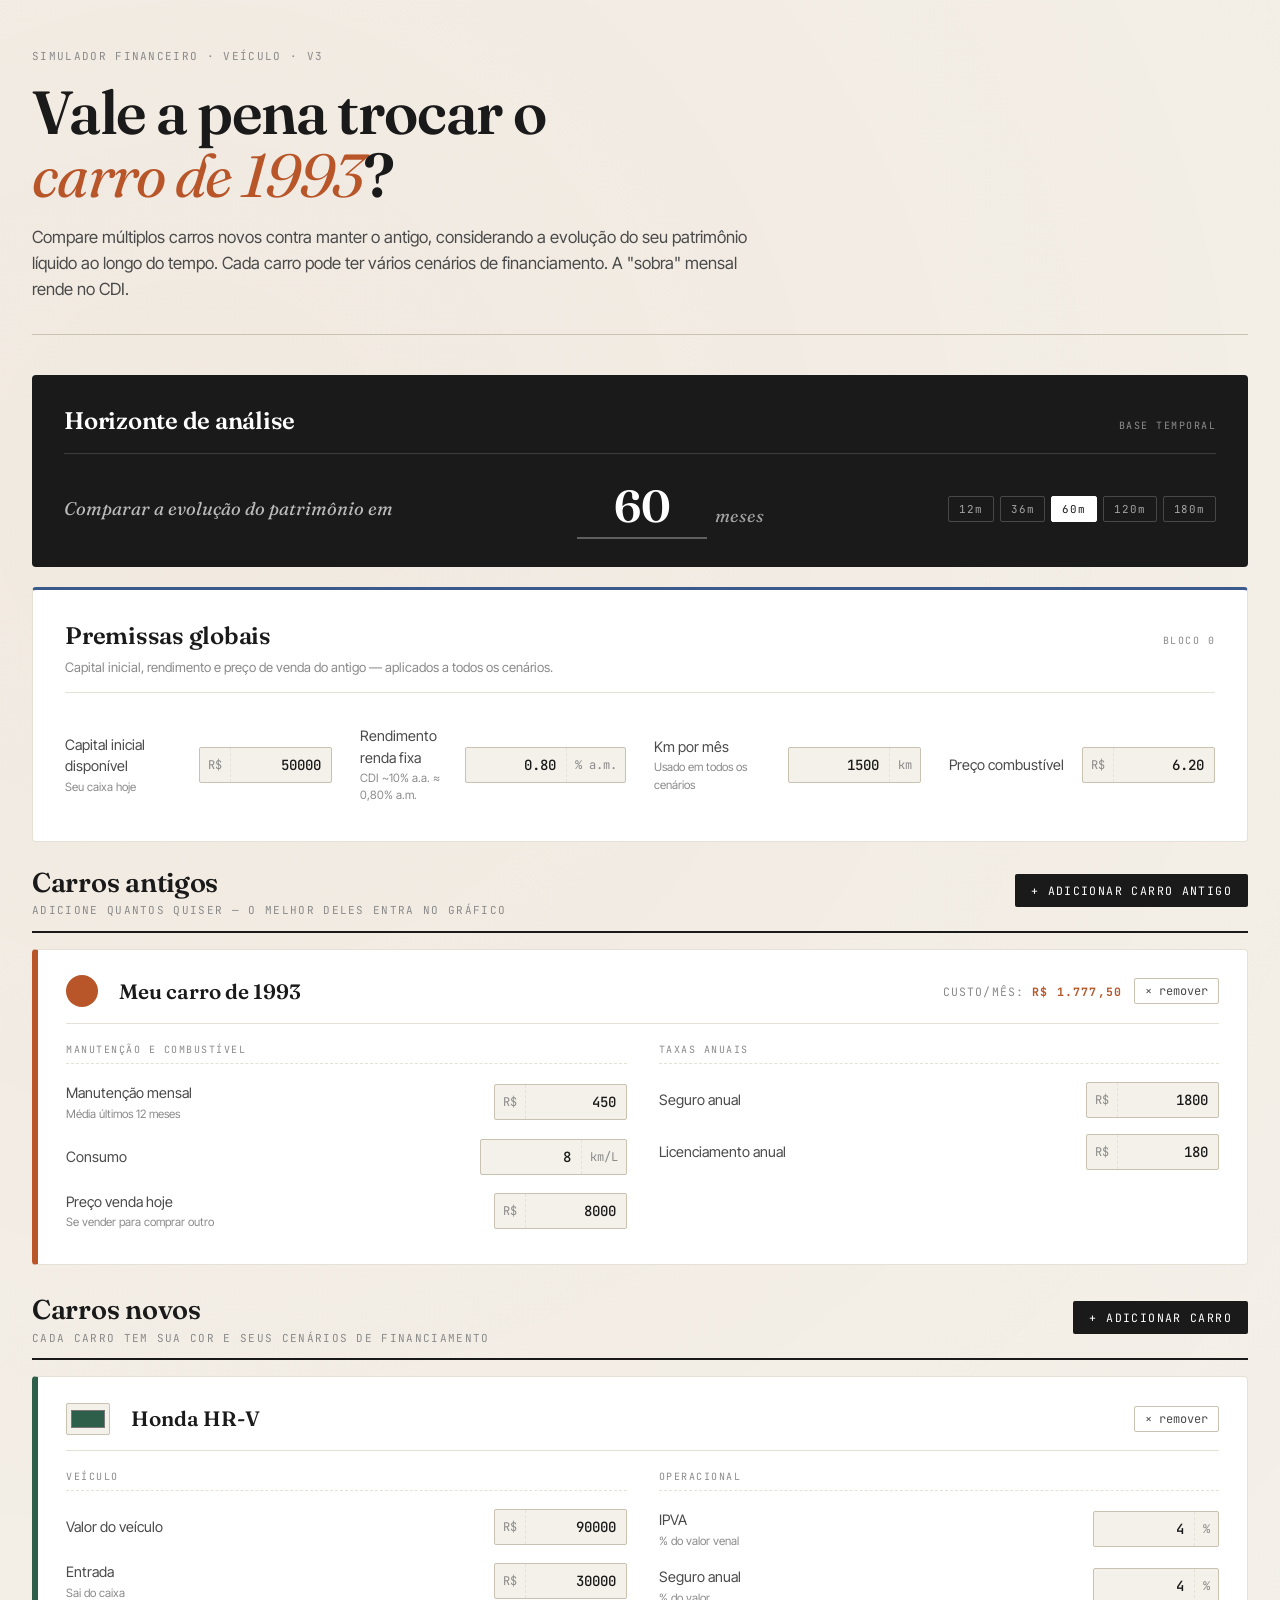
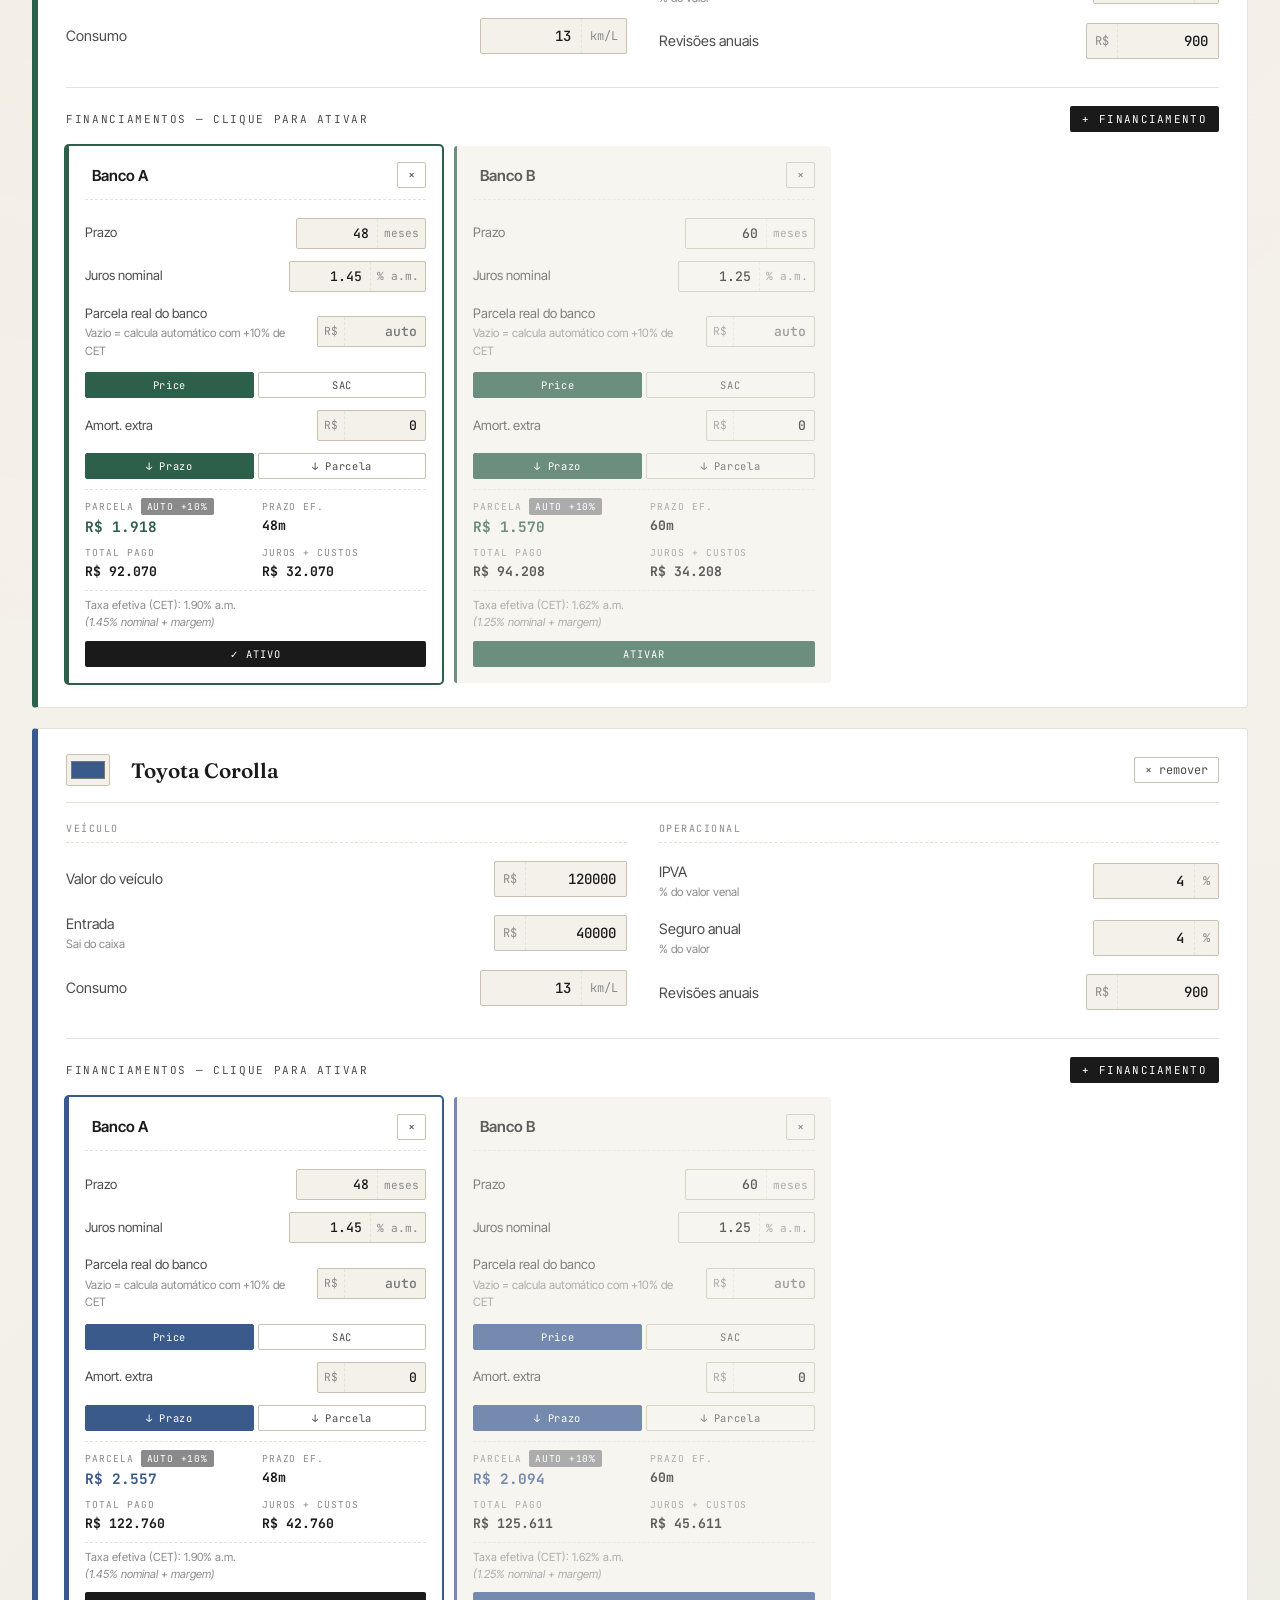
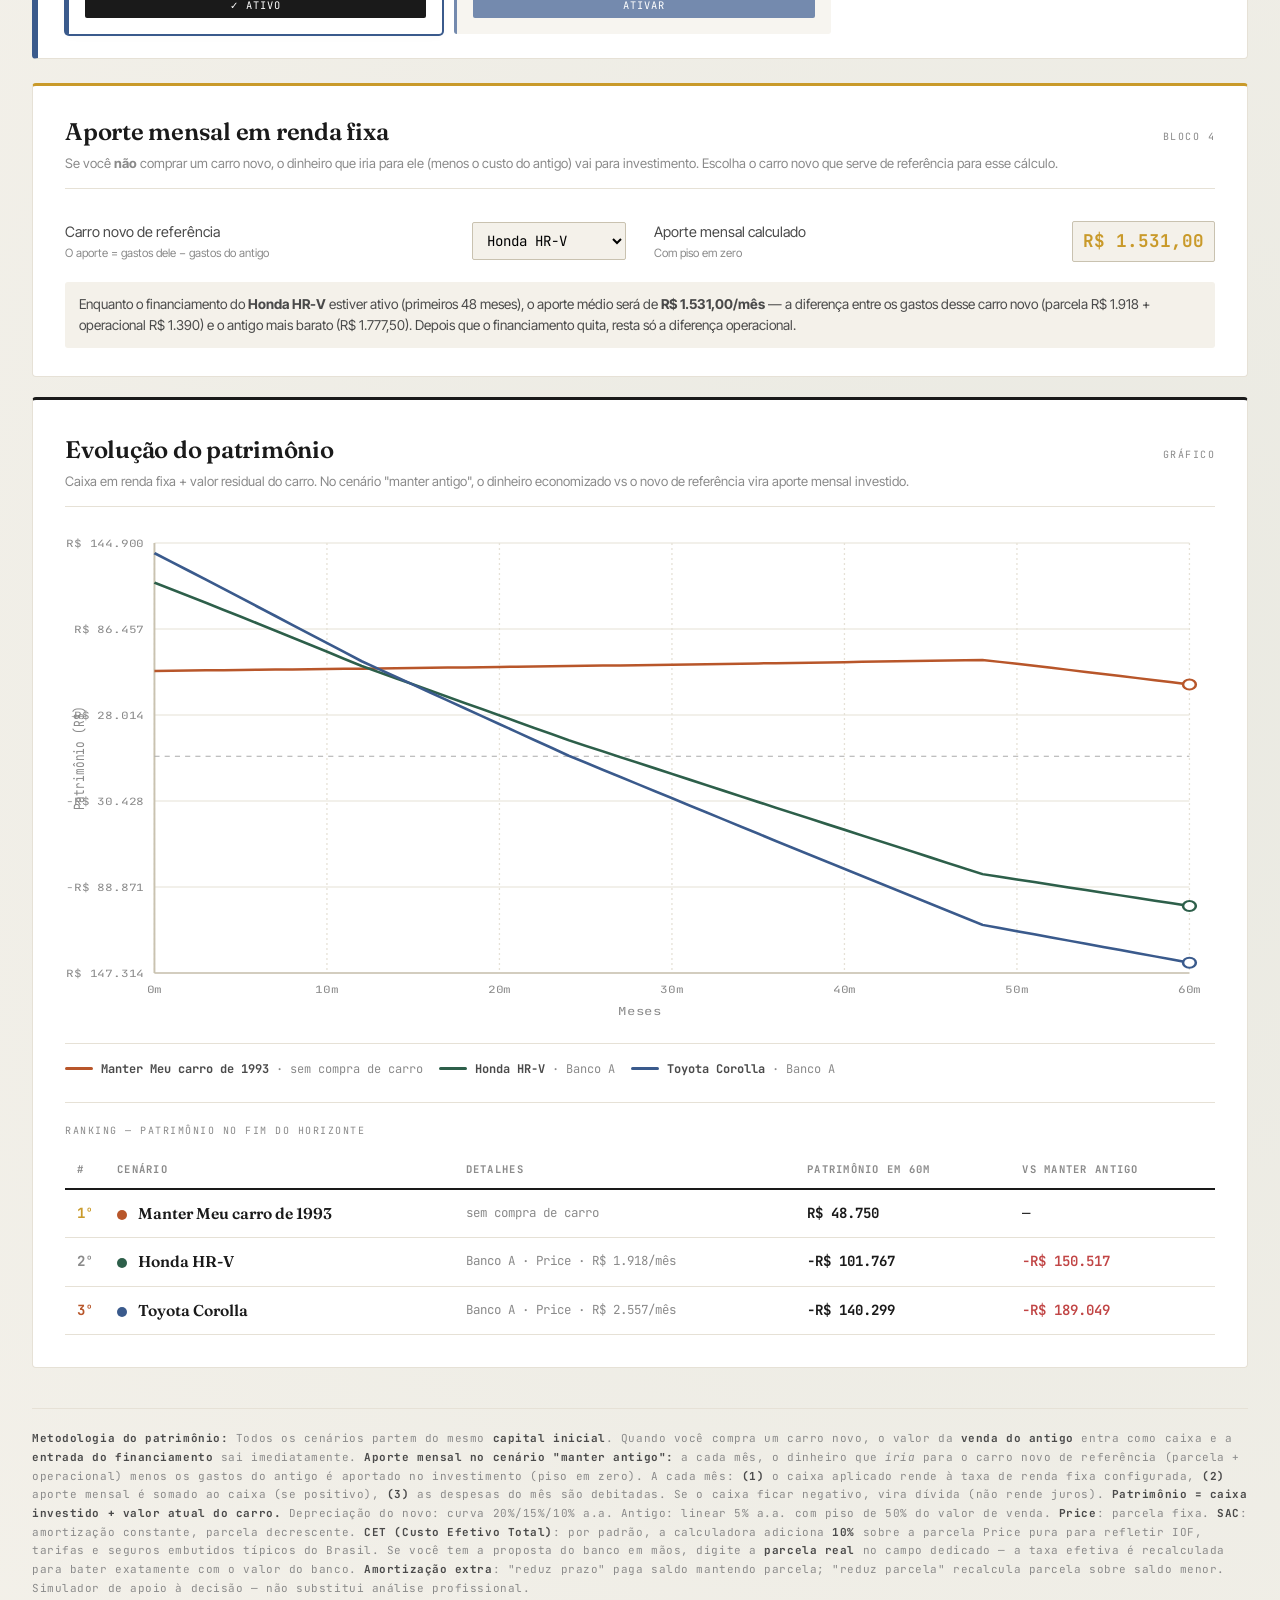
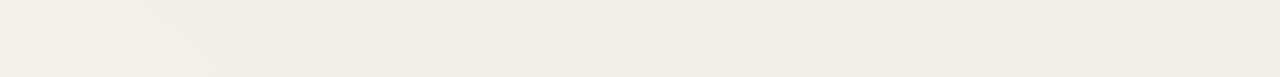
==== calculadora-carro-antigo-vs-novo_1.html @ 874e28fe "Add initial skills-lock.json file for frontend design skills" ====
<!DOCTYPE html>
<html lang="pt-BR">
<head>
<meta charset="UTF-8">
<meta name="viewport" content="width=device-width, initial-scale=1.0">
<title>Calculadora: Vale a pena trocar o carro?</title>
<link rel="preconnect" href="https://fonts.googleapis.com">
<link rel="preconnect" href="https://fonts.gstatic.com" crossorigin>
<link href="https://fonts.googleapis.com/css2?family=Fraunces:ital,opsz,wght@0,9..144,400;0,9..144,600;0,9..144,700;1,9..144,400&family=JetBrains+Mono:wght@400;500;700&family=Inter+Tight:wght@400;500;600;700&display=swap" rel="stylesheet">
<style>
  * { box-sizing: border-box; margin: 0; padding: 0; }

  :root {
    --bg: #f4f1ea;
    --bg-card: #ffffff;
    --ink: #1a1a1a;
    --ink-soft: #4a4a4a;
    --ink-mute: #8a8a8a;
    --line: #e6e1d6;
    --line-strong: #c9c2b0;
    --accent-old: #b8562a;
    --highlight: #f5e9c8;
  }

  html, body {
    background: var(--bg);
    color: var(--ink);
    font-family: 'Inter Tight', sans-serif;
    font-size: 16px;
    line-height: 1.5;
    min-height: 100vh;
  }

  body {
    background-image:
      radial-gradient(circle at 15% 10%, rgba(184, 86, 42, 0.05) 0%, transparent 40%),
      radial-gradient(circle at 85% 80%, rgba(45, 95, 74, 0.05) 0%, transparent 40%);
  }

  .container {
    max-width: 1400px;
    margin: 0 auto;
    padding: 48px 32px 80px;
  }

  header {
    margin-bottom: 40px;
    border-bottom: 1px solid var(--line-strong);
    padding-bottom: 32px;
  }

  .tag {
    font-family: 'JetBrains Mono', monospace;
    font-size: 11px;
    letter-spacing: 0.12em;
    text-transform: uppercase;
    color: var(--ink-mute);
    margin-bottom: 16px;
  }

  h1 {
    font-family: 'Fraunces', serif;
    font-size: clamp(2.2rem, 5vw, 3.8rem);
    font-weight: 600;
    line-height: 1.05;
    letter-spacing: -0.02em;
    margin-bottom: 16px;
  }

  h1 em { font-style: italic; font-weight: 400; color: var(--accent-old); }

  .subtitle {
    font-size: 1.05rem;
    color: var(--ink-soft);
    max-width: 720px;
    line-height: 1.55;
  }

  .card {
    background: var(--bg-card);
    border: 1px solid var(--line);
    border-radius: 4px;
    padding: 28px 32px;
    margin-bottom: 20px;
    position: relative;
  }

  .card.old { border-top: 3px solid var(--accent-old); }
  .card.horizon { background: var(--ink); color: var(--bg); border: none; }
  .card.globals { border-top: 3px solid #3a5a8c; }

  .card-header {
    display: flex;
    align-items: baseline;
    justify-content: space-between;
    margin-bottom: 24px;
    padding-bottom: 14px;
    border-bottom: 1px solid var(--line);
    gap: 16px;
    flex-wrap: wrap;
  }

  .card.horizon .card-header { border-bottom-color: rgba(255,255,255,0.15); }

  .card-title {
    font-family: 'Fraunces', serif;
    font-size: 1.5rem;
    font-weight: 600;
    letter-spacing: -0.01em;
  }

  .card-subtitle {
    font-family: 'JetBrains Mono', monospace;
    font-size: 10px;
    letter-spacing: 0.15em;
    text-transform: uppercase;
    color: var(--ink-mute);
  }

  .card.horizon .card-subtitle { color: rgba(255,255,255,0.5); }

  .main-grid {
    display: grid;
    grid-template-columns: 380px 1fr;
    gap: 20px;
    margin-bottom: 20px;
    align-items: start;
  }

  @media (max-width: 1100px) { .main-grid { grid-template-columns: 1fr; } }

  .section { margin-bottom: 20px; }

  .section-label {
    font-family: 'JetBrains Mono', monospace;
    font-size: 10px;
    letter-spacing: 0.15em;
    text-transform: uppercase;
    color: var(--ink-mute);
    margin-bottom: 10px;
    padding-bottom: 6px;
    border-bottom: 1px dashed var(--line);
  }

  .field {
    display: grid;
    grid-template-columns: 1fr auto;
    gap: 12px;
    align-items: center;
    padding: 8px 0;
  }

  .field label { font-size: 0.9rem; color: var(--ink-soft); }
  .field label small { display: block; font-size: 0.72rem; color: var(--ink-mute); margin-top: 2px; }

  .input-wrap {
    display: inline-flex;
    align-items: stretch;
    background: var(--bg);
    border: 1px solid var(--line-strong);
    border-radius: 2px;
    transition: border-color 0.15s, background 0.15s;
    overflow: hidden;
  }

  .input-wrap:focus-within {
    border-color: var(--accent-old);
    background: #fff;
  }

  .car-card .input-wrap:focus-within,
  .fin-card .input-wrap:focus-within {
    border-color: var(--car-color, var(--accent-old));
  }

  .input-wrap .prefix,
  .input-wrap .suffix {
    font-family: 'JetBrains Mono', monospace;
    font-size: 0.75rem;
    color: var(--ink-mute);
    display: inline-flex;
    align-items: center;
    padding: 0 8px;
    white-space: nowrap;
    flex-shrink: 0;
  }

  .input-wrap .prefix { border-right: 1px dashed var(--line); }
  .input-wrap .suffix { border-left: 1px dashed var(--line); }

  input[type="number"], input[type="text"], input[type="color"] {
    font-family: 'JetBrains Mono', monospace;
    font-size: 0.88rem;
    font-weight: 500;
    text-align: right;
    width: 100px;
    padding: 8px 10px;
    background: transparent;
    border: none;
    color: var(--ink);
    min-width: 0;
  }

  /* Standalone inputs (sem wrap) mantêm a borda */
  input[type="text"].scenario-name-input,
  input[type="text"].car-name-input,
  input[type="text"].fin-name-input {
    border: 1px solid transparent;
    background: transparent;
  }

  input[type="color"] {
    padding: 2px;
    width: 44px;
    height: 32px;
    cursor: pointer;
    border: 1px solid var(--line-strong);
    border-radius: 2px;
    background: var(--bg);
  }

  input[type="number"]:focus, input[type="text"]:focus {
    outline: none;
  }

  .car-card input[type="number"]:focus,
  .car-card input[type="text"]:focus { border-color: var(--car-color, var(--accent-old)); }

  .fin-card input[type="number"]:focus,
  .fin-card input[type="text"]:focus { border-color: var(--car-color, var(--accent-old)); }

  input[type="number"]::-webkit-outer-spin-button,
  input[type="number"]::-webkit-inner-spin-button { -webkit-appearance: none; margin: 0; }
  input[type="number"] { -moz-appearance: textfield; }

  .computed {
    display: flex;
    justify-content: space-between;
    align-items: center;
    padding: 8px 0;
    border-top: 1px dashed var(--line);
    margin-top: 6px;
  }

  .computed-label {
    font-family: 'JetBrains Mono', monospace;
    font-size: 0.7rem;
    letter-spacing: 0.1em;
    text-transform: uppercase;
    color: var(--ink-mute);
  }

  .computed-value {
    font-family: 'JetBrains Mono', monospace;
    font-size: 0.9rem;
    font-weight: 700;
    color: var(--ink);
  }

  /* HORIZON */
  .horizon-content {
    display: flex;
    align-items: center;
    justify-content: space-between;
    gap: 24px;
    flex-wrap: wrap;
  }

  .horizon-content label {
    font-family: 'Fraunces', serif;
    font-size: 1.15rem;
    font-style: italic;
    color: rgba(255,255,255,0.7);
  }

  .horizon-input { display: flex; align-items: baseline; gap: 8px; }

  .horizon-input input {
    background: transparent;
    border: none;
    border-bottom: 2px solid rgba(255,255,255,0.3);
    color: #fff;
    font-family: 'Fraunces', serif;
    font-size: 2.8rem;
    font-weight: 600;
    text-align: center;
    width: 130px;
    padding: 0 8px 4px;
    border-radius: 0;
  }

  .horizon-input input:focus { border-bottom-color: #fff; background: transparent; }

  .horizon-input .unit {
    font-family: 'Fraunces', serif;
    font-style: italic;
    font-size: 1.1rem;
    color: rgba(255,255,255,0.6);
  }

  .quick-picks { display: flex; gap: 6px; flex-wrap: wrap; }

  .quick-pick {
    font-family: 'JetBrains Mono', monospace;
    font-size: 0.68rem;
    letter-spacing: 0.08em;
    background: transparent;
    color: rgba(255,255,255,0.6);
    border: 1px solid rgba(255,255,255,0.2);
    padding: 5px 10px;
    cursor: pointer;
    transition: all 0.15s;
    border-radius: 2px;
  }

  .quick-pick:hover { color: #fff; border-color: #fff; }
  .quick-pick.active { background: #fff; color: var(--ink); border-color: #fff; }

  /* GLOBAL PREMISSES */
  .globals-grid {
    display: grid;
    grid-template-columns: repeat(auto-fit, minmax(220px, 1fr));
    gap: 16px 28px;
  }

  /* CARS SECTION */
  .cars-section {
    margin-bottom: 24px;
  }

  .cars-section-header {
    display: flex;
    align-items: center;
    justify-content: space-between;
    margin-bottom: 16px;
    padding-bottom: 12px;
    border-bottom: 2px solid var(--ink);
    flex-wrap: wrap;
    gap: 12px;
  }

  .cars-section-header h2 {
    font-family: 'Fraunces', serif;
    font-size: 1.7rem;
    font-weight: 600;
    letter-spacing: -0.01em;
  }

  .cars-section-header .meta {
    font-family: 'JetBrains Mono', monospace;
    font-size: 11px;
    letter-spacing: 0.12em;
    color: var(--ink-mute);
    text-transform: uppercase;
  }

  .car-card {
    background: var(--bg-card);
    border: 1px solid var(--line);
    border-left: 6px solid var(--car-color, #666);
    border-radius: 4px;
    padding: 24px 28px;
    margin-bottom: 20px;
    transition: box-shadow 0.15s;
  }

  .car-card.active {
    box-shadow: 0 0 0 2px var(--car-color, #666), 0 4px 16px rgba(0,0,0,0.04);
  }

  .car-header {
    display: flex;
    align-items: center;
    gap: 12px;
    margin-bottom: 18px;
    padding-bottom: 14px;
    border-bottom: 1px solid var(--line);
  }

  .car-name-input {
    flex: 1;
    font-family: 'Fraunces', serif !important;
    font-size: 1.3rem !important;
    font-weight: 600 !important;
    padding: 4px 8px !important;
    background: transparent !important;
    border: 1px solid transparent !important;
    text-align: left !important;
    min-width: 100px;
    width: auto;
  }
  .car-name-input:hover { border-color: var(--line) !important; }
  .car-name-input:focus { background: #fff !important; border-color: var(--car-color) !important; }

  .icon-btn {
    background: transparent;
    border: 1px solid var(--line-strong);
    padding: 6px 10px;
    border-radius: 2px;
    cursor: pointer;
    font-family: 'JetBrains Mono', monospace;
    font-size: 0.75rem;
    color: var(--ink-soft);
    transition: all 0.15s;
    line-height: 1;
  }
  .icon-btn:hover { background: var(--ink); color: #fff; border-color: var(--ink); }
  .icon-btn.danger:hover { background: #c14545; color: #fff; border-color: #c14545; }
  .icon-btn.primary {
    background: var(--car-color, var(--ink));
    color: #fff;
    border-color: var(--car-color, var(--ink));
  }
  .icon-btn.primary:hover { opacity: 0.85; }

  .car-body-grid {
    display: grid;
    grid-template-columns: 1fr 1fr;
    gap: 16px 32px;
  }

  @media (max-width: 900px) { .car-body-grid { grid-template-columns: 1fr; } }

  .financings-wrap {
    margin-top: 20px;
    padding-top: 18px;
    border-top: 1px solid var(--line);
  }

  .financings-header {
    display: flex;
    align-items: center;
    justify-content: space-between;
    margin-bottom: 14px;
  }

  .financings-header-title {
    font-family: 'JetBrains Mono', monospace;
    font-size: 11px;
    letter-spacing: 0.15em;
    color: var(--ink-soft);
    text-transform: uppercase;
  }

  .financings-grid {
    display: grid;
    grid-template-columns: repeat(auto-fill, minmax(300px, 1fr));
    gap: 12px;
  }

  .fin-card {
    background: var(--bg);
    border-radius: 3px;
    padding: 16px;
    border-left: 3px solid var(--car-color);
    opacity: 0.7;
    transition: opacity 0.15s, box-shadow 0.15s, background 0.15s;
    position: relative;
  }

  .fin-card.active {
    opacity: 1;
    background: #fff;
    box-shadow: 0 0 0 2px var(--car-color), 0 2px 8px rgba(0,0,0,0.04);
  }

  .fin-card-header {
    display: flex;
    align-items: center;
    gap: 8px;
    margin-bottom: 12px;
    padding-bottom: 10px;
    border-bottom: 1px dashed var(--line);
  }

  .fin-name-input {
    flex: 1;
    font-family: 'Inter Tight', sans-serif !important;
    font-size: 0.95rem !important;
    font-weight: 600 !important;
    padding: 3px 6px !important;
    background: transparent !important;
    border: 1px solid transparent !important;
    text-align: left !important;
    min-width: 80px;
    width: auto;
  }
  .fin-name-input:hover { border-color: var(--line) !important; }
  .fin-name-input:focus { background: #fff !important; border-color: var(--car-color) !important; }

  .fin-card .field label { font-size: 0.82rem; }
  .fin-card .field { padding: 6px 0; }
  .fin-card input[type="number"] { width: 80px; font-size: 0.82rem; padding: 6px 8px; }
  .fin-card .input-wrap .prefix,
  .fin-card .input-wrap .suffix { font-size: 0.7rem; padding: 0 6px; }

  .toggle-row { display: flex; gap: 4px; margin: 6px 0; }

  .toggle-row button {
    flex: 1;
    padding: 5px;
    background: transparent;
    border: 1px solid var(--line-strong);
    font-family: 'JetBrains Mono', monospace;
    font-size: 0.65rem;
    letter-spacing: 0.06em;
    cursor: pointer;
    color: var(--ink-soft);
    transition: all 0.15s;
    border-radius: 2px;
  }
  .toggle-row button.active {
    background: var(--car-color);
    color: #fff;
    border-color: var(--car-color);
  }

  .fin-metrics {
    margin-top: 10px;
    padding-top: 10px;
    border-top: 1px dashed var(--line);
    display: grid;
    grid-template-columns: 1fr 1fr;
    gap: 8px 12px;
  }

  .metric { display: flex; flex-direction: column; }

  .metric-label {
    font-family: 'JetBrains Mono', monospace;
    font-size: 0.6rem;
    letter-spacing: 0.1em;
    text-transform: uppercase;
    color: var(--ink-mute);
    margin-bottom: 2px;
  }

  .metric-value {
    font-family: 'JetBrains Mono', monospace;
    font-size: 0.82rem;
    font-weight: 700;
    color: var(--ink);
  }

  .metric-value.highlight { color: var(--car-color); font-size: 0.9rem; }

  .fin-select-btn {
    margin-top: 10px;
    padding: 6px 12px;
    background: var(--car-color);
    color: #fff;
    border: none;
    border-radius: 2px;
    font-family: 'JetBrains Mono', monospace;
    font-size: 0.65rem;
    letter-spacing: 0.1em;
    cursor: pointer;
    width: 100%;
    text-transform: uppercase;
    transition: opacity 0.15s;
  }
  .fin-select-btn:hover { opacity: 0.85; }
  .fin-card.active .fin-select-btn { background: var(--ink); cursor: default; }

  .add-btn {
    background: var(--ink);
    color: #fff;
    border: none;
    padding: 9px 16px;
    border-radius: 2px;
    font-family: 'JetBrains Mono', monospace;
    font-size: 0.72rem;
    letter-spacing: 0.12em;
    cursor: pointer;
    text-transform: uppercase;
    transition: opacity 0.15s;
  }
  .add-btn:hover { opacity: 0.85; }

  .add-btn.small {
    padding: 6px 12px;
    font-size: 0.68rem;
  }

  /* CHART */
  .chart-card {
    background: var(--bg-card);
    border: 1px solid var(--line);
    border-radius: 4px;
    padding: 32px;
    margin-bottom: 20px;
    border-top: 3px solid var(--ink);
  }

  .chart-wrap {
    position: relative;
    width: 100%;
    height: 500px;
    margin-top: 16px;
  }

  .chart-svg { width: 100%; height: 100%; display: block; }

  .chart-axis-label {
    font-family: 'JetBrains Mono', monospace;
    font-size: 10px;
    fill: var(--ink-mute);
  }

  .chart-grid-line { stroke: var(--line); stroke-width: 1; }
  .chart-axis-line { stroke: var(--line-strong); stroke-width: 1.5; }

  .chart-line {
    fill: none;
    stroke-width: 2.5;
    transition: stroke-width 0.15s;
  }

  .chart-line:hover { stroke-width: 4; }

  .chart-dot {
    fill: #fff;
    stroke-width: 2;
  }

  .chart-legend {
    display: flex;
    gap: 16px;
    flex-wrap: wrap;
    margin-top: 20px;
    padding-top: 16px;
    border-top: 1px solid var(--line);
  }

  .legend-item {
    display: flex;
    align-items: center;
    gap: 8px;
    font-family: 'JetBrains Mono', monospace;
    font-size: 0.75rem;
    color: var(--ink-soft);
  }

  .legend-line {
    width: 28px;
    height: 3px;
    border-radius: 2px;
  }

  .chart-tooltip {
    position: absolute;
    background: var(--ink);
    color: #fff;
    padding: 10px 14px;
    border-radius: 3px;
    font-family: 'JetBrains Mono', monospace;
    font-size: 11px;
    pointer-events: none;
    opacity: 0;
    transition: opacity 0.15s;
    z-index: 10;
    box-shadow: 0 4px 16px rgba(0,0,0,0.15);
    min-width: 200px;
  }

  .chart-tooltip.show { opacity: 1; }

  .chart-tooltip .tt-title {
    font-family: 'Fraunces', serif;
    font-size: 13px;
    font-weight: 600;
    margin-bottom: 6px;
    padding-bottom: 6px;
    border-bottom: 1px solid rgba(255,255,255,0.2);
  }

  .tt-row {
    display: flex;
    justify-content: space-between;
    gap: 14px;
    align-items: center;
    margin: 3px 0;
  }

  .tt-row .dot {
    width: 8px;
    height: 8px;
    border-radius: 50%;
    display: inline-block;
    margin-right: 6px;
  }

  /* Ranking abaixo do gráfico */
  .ranking {
    margin-top: 24px;
    padding-top: 20px;
    border-top: 1px solid var(--line);
  }

  .ranking-title {
    font-family: 'JetBrains Mono', monospace;
    font-size: 10px;
    letter-spacing: 0.15em;
    text-transform: uppercase;
    color: var(--ink-mute);
    margin-bottom: 14px;
  }

  .ranking-table {
    width: 100%;
    border-collapse: collapse;
    font-size: 0.88rem;
  }

  .ranking-table th {
    text-align: left;
    padding: 10px 12px;
    font-family: 'JetBrains Mono', monospace;
    font-size: 0.66rem;
    letter-spacing: 0.12em;
    text-transform: uppercase;
    color: var(--ink-mute);
    border-bottom: 2px solid var(--ink);
    white-space: nowrap;
  }

  .ranking-table td {
    padding: 12px;
    border-bottom: 1px solid var(--line);
    font-family: 'JetBrains Mono', monospace;
  }

  .ranking-table tr td:nth-child(2) {
    font-family: 'Fraunces', serif;
    font-weight: 600;
    font-size: 0.98rem;
  }

  .ranking-table .pos {
    width: 40px;
    font-weight: 700;
    color: var(--ink-mute);
  }

  .ranking-table .pos.p1 { color: #c99a2a; }
  .ranking-table .pos.p2 { color: #8a8a8a; }
  .ranking-table .pos.p3 { color: #b8562a; }

  .ranking-table .car-dot {
    width: 10px;
    height: 10px;
    border-radius: 50%;
    display: inline-block;
    margin-right: 8px;
    vertical-align: middle;
  }

  .ranking-table .delta-pos { color: #2d5f4a; font-weight: 600; }
  .ranking-table .delta-neg { color: #c14545; font-weight: 600; }

  footer {
    margin-top: 40px;
    padding-top: 20px;
    border-top: 1px solid var(--line);
    font-family: 'JetBrains Mono', monospace;
    font-size: 11px;
    color: var(--ink-mute);
    letter-spacing: 0.05em;
    line-height: 1.7;
  }

  footer strong { color: var(--ink-soft); }
</style>
</head>
<body>

<div class="container">

  <header>
    <div class="tag">Simulador Financeiro · Veículo · v3</div>
    <h1>Vale a pena trocar o<br><em>carro de 1993</em>?</h1>
    <p class="subtitle">
      Compare múltiplos carros novos contra manter o antigo, considerando a evolução do seu patrimônio líquido ao longo do tempo.
      Cada carro pode ter vários cenários de financiamento. A "sobra" mensal rende no CDI.
    </p>
  </header>

  <!-- HORIZONTE -->
  <div class="card horizon">
    <div class="card-header">
      <div class="card-title" style="color:#fff;">Horizonte de análise</div>
      <div class="card-subtitle">Base temporal</div>
    </div>
    <div class="horizon-content">
      <label>Comparar a evolução do patrimônio em</label>
      <div class="horizon-input">
        <input type="number" id="horizonte" value="60" min="1" max="240">
        <span class="unit">meses</span>
      </div>
      <div class="quick-picks">
        <button class="quick-pick" data-h="12">12m</button>
        <button class="quick-pick" data-h="36">36m</button>
        <button class="quick-pick active" data-h="60">60m</button>
        <button class="quick-pick" data-h="120">120m</button>
        <button class="quick-pick" data-h="180">180m</button>
      </div>
    </div>
  </div>

  <!-- PREMISSAS GLOBAIS -->
  <div class="card globals">
    <div class="card-header">
      <div>
        <div class="card-title">Premissas globais</div>
        <div style="font-size:0.82rem; color:var(--ink-mute); margin-top:4px;">
          Capital inicial, rendimento e preço de venda do antigo — aplicados a todos os cenários.
        </div>
      </div>
      <div class="card-subtitle">Bloco 0</div>
    </div>

    <div class="globals-grid">
      <div class="field">
        <label>Capital inicial disponível
          <small>Seu caixa hoje</small>
        </label>
        <div class="input-wrap">
          <span class="prefix">R$</span>
          <input type="number" id="capital_inicial" value="50000" min="0" step="1000">
        </div>
      </div>

      <div class="field">
        <label>Rendimento renda fixa
          <small>CDI ~10% a.a. ≈ 0,80% a.m.</small>
        </label>
        <div class="input-wrap">
          <input type="number" id="rendimento_mes" value="0.80" min="0" step="0.01">
          <span class="suffix">% a.m.</span>
        </div>
      </div>

      <div class="field">
        <label>Km por mês
          <small>Usado em todos os cenários</small>
        </label>
        <div class="input-wrap">
          <input type="number" id="km_mes" value="1500" min="0" step="50">
          <span class="suffix">km</span>
        </div>
      </div>

      <div class="field">
        <label>Preço combustível</label>
        <div class="input-wrap">
          <span class="prefix">R$</span>
          <input type="number" id="combustivel_preco" value="6.20" min="0" step="0.10">
        </div>
      </div>
    </div>
  </div>

  <!-- CARROS ANTIGOS -->
  <div class="cars-section">
    <div class="cars-section-header">
      <div>
        <h2>Carros antigos</h2>
        <div class="meta">Adicione quantos quiser — o melhor deles entra no gráfico</div>
      </div>
      <button class="add-btn" id="add_old_car">+ Adicionar carro antigo</button>
    </div>

    <div id="old_cars_container"></div>
  </div>

  <!-- CARROS NOVOS -->
  <div class="cars-section">
    <div class="cars-section-header">
      <div>
        <h2>Carros novos</h2>
        <div class="meta">Cada carro tem sua cor e seus cenários de financiamento</div>
      </div>
      <button class="add-btn" id="add_car">+ Adicionar carro</button>
    </div>

    <div id="cars_container"></div>
  </div>

  <!-- APORTE DE REFERÊNCIA -->
  <div class="card" style="border-top:3px solid #c99a2a;">
    <div class="card-header">
      <div>
        <div class="card-title">Aporte mensal em renda fixa</div>
        <div style="font-size:0.82rem; color:var(--ink-mute); margin-top:4px;">
          Se você <strong>não</strong> comprar um carro novo, o dinheiro que iria para ele (menos o custo do antigo) vai para investimento. Escolha o carro novo que serve de referência para esse cálculo.
        </div>
      </div>
      <div class="card-subtitle">Bloco 4</div>
    </div>

    <div class="globals-grid">
      <div class="field">
        <label>Carro novo de referência
          <small>O aporte = gastos dele − gastos do antigo</small>
        </label>
        <div class="input-wrap" style="padding:0;">
          <select id="aporte_ref_car" style="font-family:'JetBrains Mono', monospace; font-size:0.88rem; padding:8px 10px; background:transparent; border:none; width:100%; cursor:pointer;"></select>
        </div>
      </div>

      <div class="field">
        <label>Aporte mensal calculado
          <small>Com piso em zero</small>
        </label>
        <div class="input-wrap">
          <span class="computed-value" id="aporte_valor_out" style="color:#c99a2a; font-size:1.1rem; padding:6px 10px;">—</span>
        </div>
      </div>
    </div>

    <div style="margin-top:12px; padding:12px 14px; background:var(--bg); border-radius:3px; font-size:0.85rem; color:var(--ink-soft); line-height:1.55;">
      <span id="aporte_explain">—</span>
    </div>
  </div>

  <!-- GRÁFICO -->
  <div class="chart-card">
    <div class="card-header" style="border-bottom:1px solid var(--line); padding-bottom:14px; margin-bottom:0;">
      <div>
        <div class="card-title">Evolução do patrimônio</div>
        <div style="font-size:0.82rem; color:var(--ink-mute); margin-top:4px;">
          Caixa em renda fixa + valor residual do carro. No cenário "manter antigo", o dinheiro economizado vs o novo de referência vira aporte mensal investido.
        </div>
      </div>
      <div class="card-subtitle">Gráfico</div>
    </div>

    <div class="chart-wrap">
      <svg class="chart-svg" id="chart_svg" viewBox="0 0 900 500" preserveAspectRatio="none"></svg>
      <div class="chart-tooltip" id="chart_tooltip"></div>
    </div>

    <div class="chart-legend" id="chart_legend"></div>

    <div class="ranking">
      <div class="ranking-title">Ranking — patrimônio no fim do horizonte</div>
      <div style="overflow-x:auto;">
        <table class="ranking-table" id="ranking_table"></table>
      </div>
    </div>
  </div>

  <footer>
    <strong>Metodologia do patrimônio:</strong>
    Todos os cenários partem do mesmo <strong>capital inicial</strong>. Quando você compra um carro novo, o valor da <strong>venda do antigo</strong> entra como caixa e a <strong>entrada do financiamento</strong> sai imediatamente.
    <strong>Aporte mensal no cenário "manter antigo":</strong> a cada mês, o dinheiro que <em>iria</em> para o carro novo de referência (parcela + operacional) menos os gastos do antigo é aportado no investimento (piso em zero).
    A cada mês: <strong>(1)</strong> o caixa aplicado rende à taxa de renda fixa configurada, <strong>(2)</strong> aporte mensal é somado ao caixa (se positivo), <strong>(3)</strong> as despesas do mês são debitadas. Se o caixa ficar negativo, vira dívida (não rende juros).
    <strong>Patrimônio = caixa investido + valor atual do carro.</strong>
    Depreciação do novo: curva 20%/15%/10% a.a. Antigo: linear 5% a.a. com piso de 50% do valor de venda.
    <strong>Price</strong>: parcela fixa. <strong>SAC</strong>: amortização constante, parcela decrescente.
    <strong>CET (Custo Efetivo Total)</strong>: por padrão, a calculadora adiciona <strong>10%</strong> sobre a parcela Price pura para refletir IOF, tarifas e seguros embutidos típicos do Brasil. Se você tem a proposta do banco em mãos, digite a <strong>parcela real</strong> no campo dedicado — a taxa efetiva é recalculada para bater exatamente com o valor do banco.
    <strong>Amortização extra</strong>: "reduz prazo" paga saldo mantendo parcela; "reduz parcela" recalcula parcela sobre saldo menor.
    Simulador de apoio à decisão — não substitui análise profissional.
  </footer>

</div>

<script>
(function() {
  const $ = id => document.getElementById(id);
  const fmtBRL = v => v.toLocaleString('pt-BR', { style: 'currency', currency: 'BRL', maximumFractionDigits: 0 });
  const fmtBRL2 = v => v.toLocaleString('pt-BR', { style: 'currency', currency: 'BRL', minimumFractionDigits: 2, maximumFractionDigits: 2 });

  const escapeHTML = str => String(str).replace(/[&<>"']/g, c => ({
    '&':'&amp;', '<':'&lt;', '>':'&gt;', '"':'&quot;', "'":'&#39;'
  })[c]);

  const CAR_COLORS = [
    '#2d5f4a', '#3a5a8c', '#8c3a5a', '#c2772a', '#5a6c3a',
    '#6a3a8c', '#3a8c8c', '#8c6a3a', '#4a4a4a', '#8c3a3a',
  ];

  const ANTIGO_COLOR = '#b8562a';
  const CET_PADRAO = 0.10; // 10% adicional sobre Price puro para refletir IOF + tarifas + seguros típicos

  // Dado uma parcela desejada (real do banco), resolve numericamente a taxa efetiva que a gera
  function taxaEfetivaParaParcela(pv, n, parcelaDesejada) {
    if (pv <= 0 || parcelaDesejada <= 0 || n <= 0) return 0;
    if (parcelaDesejada * n <= pv) return 0; // parcela tão baixa que é juros zero ou negativos
    // Bissection: taxa entre 0.0001% e 50% ao mês
    let lo = 0.000001, hi = 0.5;
    for (let iter = 0; iter < 80; iter++) {
      const mid = (lo + hi) / 2;
      const parcela = calcPrice(pv, mid, n);
      if (Math.abs(parcela - parcelaDesejada) < 0.01) return mid;
      if (parcela < parcelaDesejada) lo = mid;
      else hi = mid;
    }
    return (lo + hi) / 2;
  }

  // Resolve qual taxa efetiva usar para um financiamento:
  // - Se parcelaReal > 0: usa essa parcela como âncora, calcula a taxa que a gera
  // - Caso contrário: taxa nominal + margem CET padrão (10%) — aplica na taxa para gerar parcela ~10% maior
  // Retorna { taxaEfetiva, parcelaReferencia, fonte: 'manual'|'auto'|'nominal' }
  function resolverTaxaEfetiva(pv, jurosNominalMes, prazo, parcelaReal) {
    if (parcelaReal && parcelaReal > 0 && pv > 0) {
      const taxa = taxaEfetivaParaParcela(pv, prazo, parcelaReal);
      return { taxaEfetiva: taxa, parcelaReferencia: parcelaReal, fonte: 'manual' };
    }
    // Auto: taxa nominal + 10% de margem sobre a parcela (reflete CET médio)
    const parcelaPura = calcPrice(pv, jurosNominalMes, prazo);
    const parcelaComCet = parcelaPura * (1 + CET_PADRAO);
    const taxaEfetiva = taxaEfetivaParaParcela(pv, prazo, parcelaComCet);
    return { taxaEfetiva, parcelaReferencia: parcelaComCet, fonte: 'auto' };
  }

  let cars = [];
  let oldCars = [];
  let carCounter = 0;
  let oldCarCounter = 0;
  let finCounter = 0;
  let aporteRefCarId = null; // ID do carro novo usado como referência para calcular o aporte

  function createOldCar(preset = {}) {
    const id = `oldcar_${++oldCarCounter}`;
    return {
      id,
      name: preset.name || `Antigo ${oldCars.length + 1}`,
      manutencao: 450,
      consumo: 8,
      seguroAnual: 1800,
      licenciamentoAnual: 180,
      vendaAtual: 8000, // valor que daria se vendesse hoje
      ...preset
    };
  }

  function createFinancing(preset = {}) {
    const id = `fin_${++finCounter}`;
    return {
      id,
      name: preset.name || `Financiamento ${Math.random().toString(36).slice(2,5).toUpperCase()}`,
      prazo: 48,
      juros: 1.45,
      amortType: 'price',
      extraAmort: 0,
      extraMode: 'prazo',
      parcelaReal: 0, // 0 = usar cálculo automático (Price puro + 10% CET padrão). >0 = sobrescreve
      ...preset
    };
  }

  function createCar(preset = {}) {
    const id = `car_${++carCounter}`;
    const color = preset.color || CAR_COLORS[cars.length % CAR_COLORS.length];
    const car = {
      id,
      name: preset.name || `Carro ${cars.length + 1}`,
      color,
      valor: 90000,
      entrada: 30000,
      ipvaPerc: 4,
      seguroPerc: 4,
      revisao: 900,
      consumo: 13,
      financings: [],
      activeFinancingId: null,
      ...preset
    };
    if (car.financings.length === 0) {
      const fin1 = createFinancing({ name: 'Banco A', juros: 1.45, prazo: 48 });
      const fin2 = createFinancing({ name: 'Banco B', juros: 1.25, prazo: 60 });
      car.financings = [fin1, fin2];
      car.activeFinancingId = fin1.id;
    }
    return car;
  }

  // ============ FINANCIAMENTO ============
  function calcPrice(pv, i, n) {
    if (i === 0) return pv / n;
    const f = Math.pow(1 + i, n);
    return pv * (i * f) / (f - 1);
  }

  function simularFinanciamento(pv, i, n, amortType, extra, extraMode) {
    const result = [];
    if (pv <= 0) return { meses: [], prazoEfetivo: 0, totalPago: 0, totalJuros: 0, parcelaMedia: 0, primeiraParcela: 0, ultimaParcela: 0 };

    let saldo = pv;
    let parcelaPrice = calcPrice(pv, i, n);
    let amortSAC = pv / n;
    let totalPago = 0;
    let totalJuros = 0;
    let mes = 0;
    const maxMeses = n + 2;

    while (saldo > 0.01 && mes < maxMeses) {
      mes++;
      const juros = saldo * i;
      let parcelaBase, amortBase;

      if (amortType === 'price') {
        parcelaBase = parcelaPrice;
        amortBase = parcelaBase - juros;
      } else {
        amortBase = amortSAC;
        parcelaBase = amortBase + juros;
      }

      if (amortBase > saldo) amortBase = saldo;
      parcelaBase = amortBase + juros;

      const extraReal = Math.min(extra, Math.max(0, saldo - amortBase));
      const totalMes = parcelaBase + extraReal;
      saldo -= (amortBase + extraReal);
      if (saldo < 0) saldo = 0;

      totalPago += totalMes;
      totalJuros += juros;

      result.push({ mes, parcelaBase, juros, amortBase, extra: extraReal, total: totalMes, saldoFinal: saldo });

      if (saldo <= 0.01) break;

      if (extraMode === 'parcela' && extra > 0) {
        const mesesRestantes = n - mes;
        if (mesesRestantes > 0) {
          if (amortType === 'price') parcelaPrice = calcPrice(saldo, i, mesesRestantes);
          else amortSAC = saldo / mesesRestantes;
        } else break;
      }
    }

    return {
      meses: result,
      prazoEfetivo: result.length,
      totalPago,
      totalJuros,
      parcelaMedia: result.length > 0 ? totalPago / result.length : 0,
      primeiraParcela: result[0]?.total || 0,
      ultimaParcela: result[result.length - 1]?.total || 0
    };
  }

  // ============ DEPRECIAÇÃO ============
  // Retorna o VALOR ATUAL do carro no mês M (começa em valorInicial)
  function valorCarroNoMes(valorInicial, mes) {
    const taxas = [0.20, 0.15, 0.10, 0.10, 0.10, 0.08, 0.08, 0.08, 0.08, 0.08];
    let valor = valorInicial;
    let mesesRestantes = mes;
    let ano = 0;
    while (mesesRestantes > 0) {
      const taxaAno = taxas[Math.min(ano, taxas.length - 1)];
      const mesesEsteAno = Math.min(12, mesesRestantes);
      const perdaAno = valor * taxaAno * (mesesEsteAno / 12);
      valor -= perdaAno;
      mesesRestantes -= mesesEsteAno;
      ano++;
    }
    return Math.max(0, valor);
  }

  // Antigo: depreciação linear mínima (5% a.a.) com piso no valor de venda
  function valorAntigoNoMes(valorVendaAtual, mes) {
    const taxaAnual = 0.05;
    const fatorMes = Math.pow(1 - taxaAnual, mes / 12);
    return Math.max(valorVendaAtual * 0.5, valorVendaAtual * fatorMes);
  }

  // ============ SIMULAÇÃO PATRIMÔNIO ============
  // Lógica: a cada mês, (1) caixa positivo rende à taxa CDI, (2) aporte mensal entra (se houver), (3) despesas do mês são debitadas.
  // Se caixa ficar negativo, vira dívida e NÃO rende (mas também não cresce como dívida — simplificação).
  function simularPatrimonioAntigo(globals, antigo, horizonte, aportePorMes) {
    const caixaInicial = globals.capitalInicial;
    const combMes = (globals.kmMes / antigo.consumo) * globals.precoComb;
    const gastoMes = antigo.manutencao + combMes + (antigo.seguroAnual / 12) + (antigo.licenciamentoAnual / 12);
    const rend = globals.rendMes;
    const historico = [];

    let caixa = caixaInicial;
    historico.push({ mes: 0, caixa, patrimonio: caixa + antigo.vendaAtual, gastoAcum: 0, aporteAcum: 0 });

    let gastoAcum = 0;
    let aporteAcum = 0;
    for (let m = 1; m <= horizonte; m++) {
      // 1) Rendimento sobre caixa positivo
      if (caixa > 0) caixa = caixa * (1 + rend);
      // 2) Aporte mensal (piso em zero)
      const aporte = aportePorMes ? Math.max(0, aportePorMes[m] || 0) : 0;
      caixa += aporte;
      aporteAcum += aporte;
      // 3) Debitar gastos do antigo
      caixa -= gastoMes;
      gastoAcum += gastoMes;
      const valorCarro = valorAntigoNoMes(antigo.vendaAtual, m);
      historico.push({ mes: m, caixa, patrimonio: caixa + valorCarro, gastoAcum, aporteAcum });
    }
    return historico;
  }

  function simularPatrimonioCarroNovo(globals, carro, financing, horizonte, vendaAntigo) {
    // Caixa inicial: capital + dinheiro da venda do antigo − entrada do financiamento
    const caixaInicial = globals.capitalInicial + (vendaAntigo || 0) - carro.entrada;
    const financiado = Math.max(0, carro.valor - carro.entrada);
    const jurosM = financing.juros / 100;
    const { taxaEfetiva } = resolverTaxaEfetiva(financiado, jurosM, financing.prazo, financing.parcelaReal);

    const simFin = simularFinanciamento(financiado, taxaEfetiva, financing.prazo, financing.amortType, financing.extraAmort, financing.extraMode);

    const parcelaPorMes = new Array(horizonte + 1).fill(0);
    for (const m of simFin.meses) {
      if (m.mes <= horizonte) parcelaPorMes[m.mes] = m.total;
    }

    const combMes = (globals.kmMes / carro.consumo) * globals.precoComb;
    const ipvaMes = (carro.valor * (carro.ipvaPerc / 100)) / 12;
    const seguroMes = (carro.valor * (carro.seguroPerc / 100)) / 12;
    const revisaoMes = carro.revisao / 12;
    const operacionalMes = combMes + ipvaMes + seguroMes + revisaoMes;

    const rend = globals.rendMes;
    const historico = [];

    let caixa = caixaInicial;
    let valorCarro = carro.valor;
    historico.push({ mes: 0, caixa, patrimonio: caixa + valorCarro, gastoAcum: carro.entrada });

    let gastoAcum = carro.entrada;

    for (let m = 1; m <= horizonte; m++) {
      // 1) Rendimento sobre caixa positivo
      if (caixa > 0) caixa = caixa * (1 + rend);
      // 2) Debitar parcela do financiamento + operacional
      const parcela = parcelaPorMes[m] || 0;
      const gastoMes = parcela + operacionalMes;
      caixa -= gastoMes;
      gastoAcum += gastoMes;
      valorCarro = valorCarroNoMes(carro.valor, m);
      historico.push({ mes: m, caixa, patrimonio: caixa + valorCarro, gastoAcum });
    }
    return { historico, simFin };
  }

  // ============ UI: OLD CAR CARD ============
  function renderOldCar(car) {
    const card = document.createElement('div');
    card.className = 'car-card old';
    card.style.setProperty('--car-color', ANTIGO_COLOR);
    card.dataset.id = car.id;

    card.innerHTML = `
      <div class="car-header">
        <span style="width:32px; height:32px; border-radius:50%; background:${ANTIGO_COLOR}; display:inline-block; flex-shrink:0;"></span>
        <input type="text" class="car-name-input" data-field="name" value="${escapeHTML(car.name)}" maxlength="40">
        <span style="font-family:'JetBrains Mono', monospace; font-size:0.72rem; color:var(--ink-mute); letter-spacing:0.1em;">CUSTO/MÊS: <strong style="color:${ANTIGO_COLOR};" data-out="total">—</strong></span>
        <button class="icon-btn danger" data-action="remove-old-car" title="Remover">× remover</button>
      </div>

      <div class="car-body-grid">
        <div>
          <div class="section-label">Manutenção e combustível</div>
          <div class="field">
            <label>Manutenção mensal
              <small>Média últimos 12 meses</small>
            </label>
            <div class="input-wrap">
              <span class="prefix">R$</span>
              <input type="number" data-field="manutencao" value="${car.manutencao}" min="0" step="10">
            </div>
          </div>
          <div class="field">
            <label>Consumo</label>
            <div class="input-wrap">
              <input type="number" data-field="consumo" value="${car.consumo}" min="1" step="0.5">
              <span class="suffix">km/L</span>
            </div>
          </div>
          <div class="field">
            <label>Preço venda hoje
              <small>Se vender para comprar outro</small>
            </label>
            <div class="input-wrap">
              <span class="prefix">R$</span>
              <input type="number" data-field="vendaAtual" value="${car.vendaAtual}" min="0" step="500">
            </div>
          </div>
        </div>

        <div>
          <div class="section-label">Taxas anuais</div>
          <div class="field">
            <label>Seguro anual</label>
            <div class="input-wrap">
              <span class="prefix">R$</span>
              <input type="number" data-field="seguroAnual" value="${car.seguroAnual}" min="0" step="50">
            </div>
          </div>
          <div class="field">
            <label>Licenciamento anual</label>
            <div class="input-wrap">
              <span class="prefix">R$</span>
              <input type="number" data-field="licenciamentoAnual" value="${car.licenciamentoAnual}" min="0" step="10">
            </div>
          </div>
        </div>
      </div>
    `;

    card.querySelectorAll('input[data-field]').forEach(inp => {
      inp.addEventListener('input', e => {
        const field = e.target.dataset.field;
        if (field === 'name') car[field] = e.target.value;
        else car[field] = parseFloat(e.target.value) || 0;
        recalcular();
      });
    });

    card.querySelector('[data-action="remove-old-car"]').addEventListener('click', () => {
      if (oldCars.length <= 1) {
        alert('Você precisa manter pelo menos 1 carro antigo.');
        return;
      }
      oldCars = oldCars.filter(c => c.id !== car.id);
      renderAll();
    });

    return card;
  }

  // ============ UI: CAR CARD ============
  function renderCar(car) {
    const card = document.createElement('div');
    card.className = 'car-card';
    card.style.setProperty('--car-color', car.color);
    card.dataset.id = car.id;

    card.innerHTML = `
      <div class="car-header">
        <input type="color" data-field="color" value="${car.color}" title="Cor do carro">
        <input type="text" class="car-name-input" data-field="name" value="${escapeHTML(car.name)}" maxlength="40">
        <button class="icon-btn danger" data-action="remove-car" title="Remover carro">× remover</button>
      </div>

      <div class="car-body-grid">
        <div>
          <div class="section-label">Veículo</div>
          <div class="field">
            <label>Valor do veículo</label>
            <div class="input-wrap">
              <span class="prefix">R$</span>
              <input type="number" data-field="valor" value="${car.valor}" min="0" step="1000">
            </div>
          </div>
          <div class="field">
            <label>Entrada
              <small>Sai do caixa</small>
            </label>
            <div class="input-wrap">
              <span class="prefix">R$</span>
              <input type="number" data-field="entrada" value="${car.entrada}" min="0" step="1000">
            </div>
          </div>
          <div class="field">
            <label>Consumo</label>
            <div class="input-wrap">
              <input type="number" data-field="consumo" value="${car.consumo}" min="1" step="0.5">
              <span class="suffix">km/L</span>
            </div>
          </div>
        </div>

        <div>
          <div class="section-label">Operacional</div>
          <div class="field">
            <label>IPVA
              <small>% do valor venal</small>
            </label>
            <div class="input-wrap">
              <input type="number" data-field="ipvaPerc" value="${car.ipvaPerc}" min="0" step="0.1">
              <span class="suffix">%</span>
            </div>
          </div>
          <div class="field">
            <label>Seguro anual
              <small>% do valor</small>
            </label>
            <div class="input-wrap">
              <input type="number" data-field="seguroPerc" value="${car.seguroPerc}" min="0" step="0.1">
              <span class="suffix">%</span>
            </div>
          </div>
          <div class="field">
            <label>Revisões anuais</label>
            <div class="input-wrap">
              <span class="prefix">R$</span>
              <input type="number" data-field="revisao" value="${car.revisao}" min="0" step="50">
            </div>
          </div>
        </div>
      </div>

      <div class="financings-wrap">
        <div class="financings-header">
          <div class="financings-header-title">Financiamentos — clique para ativar</div>
          <button class="add-btn small" data-action="add-financing">+ Financiamento</button>
        </div>
        <div class="financings-grid" data-financings-container></div>
      </div>
    `;

    // Bindings do carro
    card.querySelectorAll('input[data-field]').forEach(inp => {
      inp.addEventListener('input', e => {
        const field = e.target.dataset.field;
        if (field === 'name' || field === 'color') {
          car[field] = e.target.value;
          // Atualizar cor visualmente sem re-renderizar tudo
          if (field === 'color') {
            card.style.setProperty('--car-color', car.color);
          }
        } else {
          car[field] = parseFloat(e.target.value) || 0;
        }
        recalcular();
      });
    });

    card.querySelector('[data-action="remove-car"]').addEventListener('click', () => {
      if (cars.length <= 1) {
        alert('Você precisa manter pelo menos 1 carro novo para comparação.');
        return;
      }
      cars = cars.filter(c => c.id !== car.id);
      renderAll();
    });

    card.querySelector('[data-action="add-financing"]').addEventListener('click', () => {
      car.financings.push(createFinancing({
        name: `Banco ${String.fromCharCode(65 + car.financings.length)}`
      }));
      renderAll();
    });

    // Render financings
    const finContainer = card.querySelector('[data-financings-container]');
    car.financings.forEach(fin => {
      finContainer.appendChild(renderFinancing(car, fin));
    });

    return card;
  }

  function renderFinancing(car, fin) {
    const isActive = fin.id === car.activeFinancingId;
    const card = document.createElement('div');
    card.className = 'fin-card' + (isActive ? ' active' : '');
    card.dataset.id = fin.id;

    card.innerHTML = `
      <div class="fin-card-header">
        <input type="text" class="fin-name-input" data-field="name" value="${escapeHTML(fin.name)}" maxlength="30">
        <button class="icon-btn danger" data-action="remove-fin" title="Remover">×</button>
      </div>

      <div class="field">
        <label>Prazo</label>
        <div class="input-wrap">
          <input type="number" data-field="prazo" value="${fin.prazo}" min="1" step="1">
          <span class="suffix">meses</span>
        </div>
      </div>
      <div class="field">
        <label>Juros nominal</label>
        <div class="input-wrap">
          <input type="number" data-field="juros" value="${fin.juros}" min="0" step="0.01">
          <span class="suffix">% a.m.</span>
        </div>
      </div>

      <div class="field">
        <label>Parcela real do banco
          <small>Vazio = calcula automático com +${(CET_PADRAO*100).toFixed(0)}% de CET</small>
        </label>
        <div class="input-wrap">
          <span class="prefix">R$</span>
          <input type="number" data-field="parcelaReal" value="${fin.parcelaReal || ''}" min="0" step="0.01" placeholder="auto">
        </div>
      </div>

      <div class="toggle-row" data-toggle="amortType">
        <button data-val="price" class="${fin.amortType === 'price' ? 'active' : ''}">Price</button>
        <button data-val="sac" class="${fin.amortType === 'sac' ? 'active' : ''}">SAC</button>
      </div>

      <div class="field">
        <label>Amort. extra</label>
        <div class="input-wrap">
          <span class="prefix">R$</span>
          <input type="number" data-field="extraAmort" value="${fin.extraAmort}" min="0" step="50">
        </div>
      </div>

      <div class="toggle-row" data-toggle="extraMode">
        <button data-val="prazo" class="${fin.extraMode === 'prazo' ? 'active' : ''}">↓ Prazo</button>
        <button data-val="parcela" class="${fin.extraMode === 'parcela' ? 'active' : ''}">↓ Parcela</button>
      </div>

      <div class="fin-metrics" data-metrics></div>

      <button class="fin-select-btn" data-action="select-fin">
        ${isActive ? '✓ Ativo' : 'Ativar'}
      </button>
    `;

    card.querySelectorAll('input[data-field]').forEach(inp => {
      inp.addEventListener('input', e => {
        const field = e.target.dataset.field;
        if (field === 'name') fin[field] = e.target.value;
        else fin[field] = parseFloat(e.target.value) || 0;
        recalcular();
      });
    });

    card.querySelectorAll('.toggle-row').forEach(tg => {
      const field = tg.dataset.toggle;
      tg.querySelectorAll('button').forEach(btn => {
        btn.addEventListener('click', () => {
          fin[field] = btn.dataset.val;
          tg.querySelectorAll('button').forEach(b => b.classList.remove('active'));
          btn.classList.add('active');
          recalcular();
        });
      });
    });

    card.querySelector('[data-action="remove-fin"]').addEventListener('click', () => {
      if (car.financings.length <= 1) {
        alert('Cada carro precisa manter pelo menos 1 financiamento.');
        return;
      }
      car.financings = car.financings.filter(f => f.id !== fin.id);
      if (car.activeFinancingId === fin.id) {
        car.activeFinancingId = car.financings[0].id;
      }
      renderAll();
    });

    card.querySelector('[data-action="select-fin"]').addEventListener('click', () => {
      car.activeFinancingId = fin.id;
      renderAll();
    });

    return card;
  }

  function renderAll() {
    const oldContainer = $('old_cars_container');
    oldContainer.innerHTML = '';
    oldCars.forEach(car => oldContainer.appendChild(renderOldCar(car)));

    const container = $('cars_container');
    container.innerHTML = '';
    cars.forEach(car => container.appendChild(renderCar(car)));
    recalcular();
  }

  // ============ RECÁLCULO ============
  function recalcular() {
    const H = Math.max(1, parseInt($('horizonte').value) || 60);
    const globals = {
      capitalInicial: parseFloat($('capital_inicial').value) || 0,
      rendMes: (parseFloat($('rendimento_mes').value) || 0) / 100,
      kmMes: parseFloat($('km_mes').value) || 0,
      precoComb: parseFloat($('combustivel_preco').value) || 0,
    };

    // Atualizar dropdown de referência do aporte
    atualizarDropdownAporte();

    // Garantir que aporteRefCarId aponta para um carro existente
    if (!cars.find(c => c.id === aporteRefCarId)) {
      aporteRefCarId = cars[0]?.id || null;
      if (aporteRefCarId) $('aporte_ref_car').value = aporteRefCarId;
    }

    // ==== CALCULAR DESPESAS DO CARRO ANTIGO (para saber o aporte) ====
    // Usamos o MELHOR antigo, mas ainda não sabemos qual é — vamos decidir depois.
    // Por enquanto, precisamos conhecer as despesas de cada antigo.
    const oldCarBaseData = oldCars.map(oldCar => {
      const combMes = (globals.kmMes / (oldCar.consumo || 1)) * globals.precoComb;
      const custoMensal = oldCar.manutencao + combMes + (oldCar.seguroAnual / 12) + (oldCar.licenciamentoAnual / 12);
      return { oldCar, custoMensal, combMes };
    });

    // Atualizar display do custo mensal em cada card antigo
    oldCarBaseData.forEach(({ oldCar, custoMensal }) => {
      const card = document.querySelector(`.car-card.old[data-id="${oldCar.id}"]`);
      if (card) {
        const outEl = card.querySelector('[data-out="total"]');
        if (outEl) outEl.textContent = fmtBRL2(custoMensal);
      }
    });

    // ==== CALCULAR APORTE MENSAL (baseado no carro novo de referência) ====
    const refCar = cars.find(c => c.id === aporteRefCarId) || cars[0];
    let aportePorMes = new Array(H + 1).fill(0);
    let aporteMedioStr = '—';
    let aporteExplain = 'Adicione um carro novo para calcular o aporte.';

    if (refCar && oldCarBaseData.length > 0) {
      // Gastos mensais do carro novo de referência (parcela + operacional)
      const refActiveFin = refCar.financings.find(f => f.id === refCar.activeFinancingId) || refCar.financings[0];
      const refFinanciado = Math.max(0, refCar.valor - refCar.entrada);
      const { taxaEfetiva: refTaxaEf } = resolverTaxaEfetiva(refFinanciado, refActiveFin.juros / 100, refActiveFin.prazo, refActiveFin.parcelaReal);
      const refSim = simularFinanciamento(refFinanciado, refTaxaEf, refActiveFin.prazo, refActiveFin.amortType, refActiveFin.extraAmort, refActiveFin.extraMode);
      const refParcelaPorMes = new Array(H + 1).fill(0);
      for (const m of refSim.meses) {
        if (m.mes <= H) refParcelaPorMes[m.mes] = m.total;
      }
      const refCombMes = (globals.kmMes / (refCar.consumo || 1)) * globals.precoComb;
      const refIpvaMes = (refCar.valor * (refCar.ipvaPerc / 100)) / 12;
      const refSeguroMes = (refCar.valor * (refCar.seguroPerc / 100)) / 12;
      const refRevisaoMes = refCar.revisao / 12;
      const refOperacionalMes = refCombMes + refIpvaMes + refSeguroMes + refRevisaoMes;

      // Despesas do MELHOR antigo — vamos usar a média dos antigos por simplicidade.
      // Na prática, quando o melhor antigo for escolhido depois, a diferença é pequena entre antigos.
      // Estratégia: usar o custo do antigo com menor custo (mais conservador pro aporte).
      const menorCustoAntigo = Math.min(...oldCarBaseData.map(d => d.custoMensal));

      let somaAportes = 0;
      let mesesComAporte = 0;
      for (let m = 1; m <= H; m++) {
        const gastosNovo = (refParcelaPorMes[m] || 0) + refOperacionalMes;
        const gastosAntigo = menorCustoAntigo;
        const aporte = Math.max(0, gastosNovo - gastosAntigo);
        aportePorMes[m] = aporte;
        if (aporte > 0) {
          somaAportes += aporte;
          mesesComAporte++;
        }
      }

      const aporteMedio = mesesComAporte > 0 ? somaAportes / mesesComAporte : 0;
      aporteMedioStr = fmtBRL2(aporteMedio);

      // Mensagem explicativa
      const prazoFin = refSim.prazoEfetivo;
      const parcelaMed = refSim.parcelaMedia;
      const gastosAntigoStr = fmtBRL2(menorCustoAntigo);
      aporteExplain = `Enquanto o financiamento do <strong>${escapeHTML(refCar.name)}</strong> estiver ativo (primeiros ${prazoFin} meses), o aporte médio será de <strong>${fmtBRL2(aporteMedio)}/mês</strong> — a diferença entre os gastos desse carro novo (parcela ${fmtBRL(parcelaMed)} + operacional ${fmtBRL(refOperacionalMes)}) e o antigo mais barato (${gastosAntigoStr}). Depois que o financiamento quita, resta só a diferença operacional.`;
    }

    $('aporte_valor_out').textContent = aporteMedioStr;
    $('aporte_explain').innerHTML = aporteExplain;

    // ==== SIMULAR CADA CARRO ANTIGO COM APORTE ====
    const oldCarResults = oldCarBaseData.map(({ oldCar, custoMensal }) => {
      const historico = simularPatrimonioAntigo(globals, oldCar, H, aportePorMes);
      return {
        oldCar,
        historico,
        custoMensal,
        finalPatrimonio: historico[historico.length - 1].patrimonio
      };
    });

    // Escolher o melhor carro antigo (maior patrimônio ao fim do horizonte)
    const bestOld = oldCarResults.length > 0
      ? oldCarResults.reduce((a, b) => a.finalPatrimonio >= b.finalPatrimonio ? a : b)
      : null;

    const histAntigo = bestOld ? bestOld.historico : [{ mes: 0, caixa: globals.capitalInicial, patrimonio: globals.capitalInicial, gastoAcum: 0, aporteAcum: 0 }];
    const vendaAntigoParaNovo = bestOld ? bestOld.oldCar.vendaAtual : 0;

    // ==== SIMULAR CADA CARRO NOVO ====
    const carResults = cars.map(car => {
      const activeFin = car.financings.find(f => f.id === car.activeFinancingId) || car.financings[0];
      const result = simularPatrimonioCarroNovo(globals, car, activeFin, H, vendaAntigoParaNovo);

      // Atualizar métricas de CADA financiamento do carro
      car.financings.forEach(fin => {
        const financiado = Math.max(0, car.valor - car.entrada);
        const resolved = resolverTaxaEfetiva(financiado, fin.juros / 100, fin.prazo, fin.parcelaReal);
        const taxaEf = resolved.taxaEfetiva;
        const simF = simularFinanciamento(financiado, taxaEf, fin.prazo, fin.amortType, fin.extraAmort, fin.extraMode);
        const simFSem = simularFinanciamento(financiado, taxaEf, fin.prazo, fin.amortType, 0, fin.extraMode);
        const economiaJuros = simFSem.totalJuros - simF.totalJuros;
        const mesesEconomizados = simFSem.prazoEfetivo - simF.prazoEfetivo;

        const finCard = document.querySelector(`.car-card[data-id="${car.id}"] .fin-card[data-id="${fin.id}"]`);
        if (finCard) {
          const metricsEl = finCard.querySelector('[data-metrics]');
          const parcelaLabel = fin.amortType === 'price' ? 'Parcela' : 'Parc. média';
          const fonteTag = resolved.fonte === 'manual'
            ? `<span style="background:#c99a2a; color:#fff; font-size:0.6rem; padding:2px 6px; border-radius:2px; letter-spacing:0.08em;">MANUAL</span>`
            : `<span style="background:var(--ink-mute); color:#fff; font-size:0.6rem; padding:2px 6px; border-radius:2px; letter-spacing:0.08em;" title="Calculada com margem CET de ${(CET_PADRAO*100).toFixed(0)}% sobre juros nominais">AUTO +${(CET_PADRAO*100).toFixed(0)}%</span>`;
          metricsEl.innerHTML = `
            <div class="metric">
              <div class="metric-label">${parcelaLabel} ${fonteTag}</div>
              <div class="metric-value highlight">${fmtBRL(simF.parcelaMedia)}</div>
            </div>
            <div class="metric">
              <div class="metric-label">Prazo ef.</div>
              <div class="metric-value">${simF.prazoEfetivo}m</div>
            </div>
            <div class="metric">
              <div class="metric-label">Total pago</div>
              <div class="metric-value">${fmtBRL(simF.totalPago)}</div>
            </div>
            <div class="metric">
              <div class="metric-label">Juros + custos</div>
              <div class="metric-value">${fmtBRL(simF.totalJuros)}</div>
            </div>
            <div class="metric" style="grid-column:1/-1; padding-top:6px; border-top:1px dashed var(--line); font-size:0.7rem; color:var(--ink-mute);">
              Taxa efetiva (CET): ${(taxaEf * 100).toFixed(2)}% a.m.${resolved.fonte === 'auto' ? ` <em>(${fin.juros}% nominal + margem)</em>` : ''}
            </div>
            ${fin.extraAmort > 0 ? `
              <div class="metric" style="grid-column:1/-1; padding-top:6px; border-top:1px dashed var(--line);">
                <div class="metric-label">Amort. extra poupa</div>
                <div class="metric-value" style="color:#2d5f4a; font-size:0.75rem;">
                  ${fmtBRL(economiaJuros)}${mesesEconomizados > 0 ? ` · ${mesesEconomizados}m antes` : ''}
                </div>
              </div>
            ` : ''}
          `;
        }
      });

      return {
        car,
        activeFin,
        historico: result.historico,
        finalPatrimonio: result.historico[result.historico.length - 1].patrimonio,
        simFin: result.simFin
      };
    });

    // Renderizar gráfico
    renderChart(globals, H, histAntigo, carResults, bestOld);
    renderLegendAndRanking(globals, H, histAntigo, carResults, bestOld);
  }

  // Atualiza o <select> de carro de referência para o aporte
  function atualizarDropdownAporte() {
    const sel = $('aporte_ref_car');
    if (!sel) return;

    // Preservar valor atual se ainda existir
    const prevValue = aporteRefCarId || sel.value;

    sel.innerHTML = cars.map(c =>
      `<option value="${c.id}">${escapeHTML(c.name)}</option>`
    ).join('') || '<option value="">(nenhum carro novo)</option>';

    if (cars.find(c => c.id === prevValue)) {
      sel.value = prevValue;
      aporteRefCarId = prevValue;
    } else if (cars.length > 0) {
      sel.value = cars[0].id;
      aporteRefCarId = cars[0].id;
    } else {
      aporteRefCarId = null;
    }
  }

  // ============ GRÁFICO ============
  let chartData = null; // cache para tooltip

  function renderChart(globals, H, histAntigo, carResults, bestOld) {
    const svg = $('chart_svg');
    const W = 900, Ht = 500;
    const padL = 70, padR = 20, padT = 20, padB = 50;
    const plotW = W - padL - padR;
    const plotH = Ht - padT - padB;

    const antigoLabel = bestOld ? `Manter ${bestOld.oldCar.name}` : 'Manter antigo';

    // Calcular escalas
    const allSeries = [
      { name: antigoLabel, color: ANTIGO_COLOR, data: histAntigo, isAntigo: true },
      ...carResults.map(r => ({
        name: r.car.name,
        color: r.car.color,
        data: r.historico,
        isAntigo: false,
        car: r.car,
        activeFin: r.activeFin
      }))
    ];

    const allValues = allSeries.flatMap(s => s.data.map(d => d.patrimonio));
    const maxY = Math.max(...allValues) * 1.05;
    const minY = Math.min(...allValues, 0) * (Math.min(...allValues) < 0 ? 1.05 : 0.95);

    const xScale = mes => padL + (mes / H) * plotW;
    const yScale = val => padT + plotH - ((val - minY) / (maxY - minY)) * plotH;

    // SVG content
    let html = '';

    // Grid horizontal
    const nGrid = 5;
    for (let i = 0; i <= nGrid; i++) {
      const v = minY + (maxY - minY) * (i / nGrid);
      const y = yScale(v);
      html += `<line class="chart-grid-line" x1="${padL}" y1="${y}" x2="${W - padR}" y2="${y}"/>`;
      html += `<text class="chart-axis-label" x="${padL - 8}" y="${y + 4}" text-anchor="end">${fmtBRL(v)}</text>`;
    }

    // Eixo X labels
    const nX = Math.min(6, H);
    for (let i = 0; i <= nX; i++) {
      const mes = Math.round((H * i) / nX);
      const x = xScale(mes);
      html += `<line class="chart-grid-line" x1="${x}" y1="${padT}" x2="${x}" y2="${padT + plotH}" stroke-dasharray="2,3"/>`;
      html += `<text class="chart-axis-label" x="${x}" y="${padT + plotH + 20}" text-anchor="middle">${mes}m</text>`;
    }

    // Axes
    html += `<line class="chart-axis-line" x1="${padL}" y1="${padT}" x2="${padL}" y2="${padT + plotH}"/>`;
    html += `<line class="chart-axis-line" x1="${padL}" y1="${padT + plotH}" x2="${W - padR}" y2="${padT + plotH}"/>`;

    // Linha zero se relevante
    if (minY < 0) {
      const y0 = yScale(0);
      html += `<line x1="${padL}" y1="${y0}" x2="${W - padR}" y2="${y0}" stroke="#aaa" stroke-width="1" stroke-dasharray="4,4"/>`;
    }

    // Linhas dos cenários
    allSeries.forEach((s, idx) => {
      const points = s.data.map(d => `${xScale(d.mes)},${yScale(d.patrimonio)}`).join(' ');
      html += `<polyline class="chart-line" points="${points}" stroke="${s.color}" data-series="${idx}"/>`;

      // Último ponto destacado
      const last = s.data[s.data.length - 1];
      html += `<circle class="chart-dot" cx="${xScale(last.mes)}" cy="${yScale(last.patrimonio)}" r="5" stroke="${s.color}"/>`;
    });

    // Labels X e Y
    html += `<text class="chart-axis-label" x="${W / 2}" y="${Ht - 8}" text-anchor="middle" style="font-size:11px;">Meses</text>`;
    html += `<text class="chart-axis-label" x="15" y="${padT + plotH / 2}" text-anchor="middle" transform="rotate(-90 15 ${padT + plotH / 2})" style="font-size:11px;">Patrimônio (R$)</text>`;

    // Overlay invisível para tooltip
    html += `<rect id="chart_overlay" x="${padL}" y="${padT}" width="${plotW}" height="${plotH}" fill="transparent" style="cursor:crosshair;"/>`;

    svg.innerHTML = html;

    chartData = { globals, H, padL, padR, padT, padB, plotW, plotH, xScale, yScale, allSeries };

    // Tooltip interaction
    const overlay = svg.querySelector('#chart_overlay');
    const tooltip = $('chart_tooltip');

    overlay.addEventListener('mousemove', e => {
      const rect = svg.getBoundingClientRect();
      // A svg usa viewBox 900x500, mas no DOM pode estar redimensionada
      const scaleX = rect.width / W;
      const scaleY = rect.height / Ht;
      const svgX = (e.clientX - rect.left) / scaleX;
      const mes = Math.round(((svgX - padL) / plotW) * H);
      if (mes < 0 || mes > H) {
        tooltip.classList.remove('show');
        return;
      }

      const tooltipRows = allSeries.map(s => {
        const pt = s.data[Math.min(mes, s.data.length - 1)];
        return `<div class="tt-row">
          <span><span class="dot" style="background:${s.color}"></span>${escapeHTML(s.name)}</span>
          <strong>${fmtBRL(pt.patrimonio)}</strong>
        </div>`;
      }).join('');

      tooltip.innerHTML = `<div class="tt-title">Mês ${mes}</div>${tooltipRows}`;
      tooltip.classList.add('show');

      // posicionar
      const chartWrapRect = svg.parentElement.getBoundingClientRect();
      let tx = e.clientX - chartWrapRect.left + 14;
      let ty = e.clientY - chartWrapRect.top - 10;
      if (tx + 220 > chartWrapRect.width) tx = e.clientX - chartWrapRect.left - 230;
      if (ty + 200 > chartWrapRect.height) ty = chartWrapRect.height - 210;
      if (ty < 0) ty = 10;
      tooltip.style.left = tx + 'px';
      tooltip.style.top = ty + 'px';

      // Linha vertical do hover
      const existing = svg.querySelector('.hover-line');
      if (existing) existing.remove();
      const hoverX = xScale(mes);
      const line = document.createElementNS('http://www.w3.org/2000/svg', 'line');
      line.setAttribute('class', 'hover-line');
      line.setAttribute('x1', hoverX); line.setAttribute('x2', hoverX);
      line.setAttribute('y1', padT); line.setAttribute('y2', padT + plotH);
      line.setAttribute('stroke', '#000'); line.setAttribute('stroke-width', '1');
      line.setAttribute('stroke-dasharray', '3,3'); line.setAttribute('opacity', '0.4');
      svg.appendChild(line);
    });

    overlay.addEventListener('mouseleave', () => {
      tooltip.classList.remove('show');
      const existing = svg.querySelector('.hover-line');
      if (existing) existing.remove();
    });
  }

  function renderLegendAndRanking(globals, H, histAntigo, carResults, bestOld) {
    const antigoLabel = bestOld ? `Manter ${bestOld.oldCar.name}` : 'Manter antigo';
    const antigoExtra = bestOld && oldCars.length > 1
      ? `melhor entre ${oldCars.length} antigos`
      : 'sem compra de carro';

    // Legenda
    const legendEl = $('chart_legend');
    const items = [
      { name: antigoLabel, color: ANTIGO_COLOR, extra: antigoExtra },
      ...carResults.map(r => ({
        name: r.car.name,
        color: r.car.color,
        extra: r.activeFin?.name || ''
      }))
    ];
    legendEl.innerHTML = items.map(it => `
      <div class="legend-item">
        <span class="legend-line" style="background:${it.color}"></span>
        <span><strong>${escapeHTML(it.name)}</strong> ${it.extra ? `<span style="color:var(--ink-mute);">· ${escapeHTML(it.extra)}</span>` : ''}</span>
      </div>
    `).join('');

    // Ranking
    const antigoFinal = histAntigo[histAntigo.length - 1].patrimonio;
    const ranking = [
      { name: antigoLabel, color: ANTIGO_COLOR, patrimonio: antigoFinal, detail: antigoExtra, isAntigo: true },
      ...carResults.map(r => ({
        name: r.car.name,
        color: r.car.color,
        patrimonio: r.historico[r.historico.length - 1].patrimonio,
        detail: `${r.activeFin.name} · ${r.activeFin.amortType === 'price' ? 'Price' : 'SAC'} · ${fmtBRL(r.simFin.parcelaMedia)}/mês`,
        isAntigo: false
      }))
    ].sort((a, b) => b.patrimonio - a.patrimonio);

    const tableEl = $('ranking_table');
    tableEl.innerHTML = `
      <thead>
        <tr>
          <th>#</th>
          <th>Cenário</th>
          <th>Detalhes</th>
          <th>Patrimônio em ${H}m</th>
          <th>vs manter antigo</th>
        </tr>
      </thead>
      <tbody>
        ${ranking.map((r, i) => {
          const posClass = i === 0 ? 'p1' : i === 1 ? 'p2' : i === 2 ? 'p3' : '';
          const delta = r.patrimonio - antigoFinal;
          const deltaClass = delta > 0 ? 'delta-pos' : delta < 0 ? 'delta-neg' : '';
          const deltaStr = r.isAntigo ? '—' : `${delta >= 0 ? '+' : ''}${fmtBRL(delta)}`;
          return `
            <tr>
              <td class="pos ${posClass}">${i + 1}º</td>
              <td>
                <span class="car-dot" style="background:${r.color}"></span>
                ${escapeHTML(r.name)}
              </td>
              <td style="font-size:0.78rem; color:var(--ink-mute);">${escapeHTML(r.detail)}</td>
              <td style="font-weight:700;">${fmtBRL(r.patrimonio)}</td>
              <td class="${deltaClass}">${deltaStr}</td>
            </tr>
          `;
        }).join('')}
      </tbody>
    `;
  }

  // ============ INIT ============
  oldCars.push(createOldCar({ name: 'Meu carro de 1993' }));

  cars.push(createCar({ name: 'Honda HR-V', color: CAR_COLORS[0] }));
  cars.push(createCar({ name: 'Toyota Corolla', color: CAR_COLORS[1], valor: 120000, entrada: 40000 }));

  $('add_old_car').addEventListener('click', () => {
    oldCars.push(createOldCar({}));
    renderAll();
  });

  $('add_car').addEventListener('click', () => {
    cars.push(createCar({}));
    renderAll();
  });

  ['horizonte', 'capital_inicial', 'rendimento_mes',
   'km_mes', 'combustivel_preco']
    .forEach(id => $(id).addEventListener('input', recalcular));

  $('aporte_ref_car').addEventListener('change', e => {
    aporteRefCarId = e.target.value;
    recalcular();
  });

  document.querySelectorAll('.quick-pick').forEach(btn => {
    btn.addEventListener('click', () => {
      document.querySelectorAll('.quick-pick').forEach(b => b.classList.remove('active'));
      btn.classList.add('active');
      $('horizonte').value = btn.dataset.h;
      recalcular();
    });
  });

  $('horizonte').addEventListener('input', () => {
    const v = parseInt($('horizonte').value);
    document.querySelectorAll('.quick-pick').forEach(b => {
      b.classList.toggle('active', parseInt(b.dataset.h) === v);
    });
  });

  renderAll();
})();
</script>

</body>
</html>
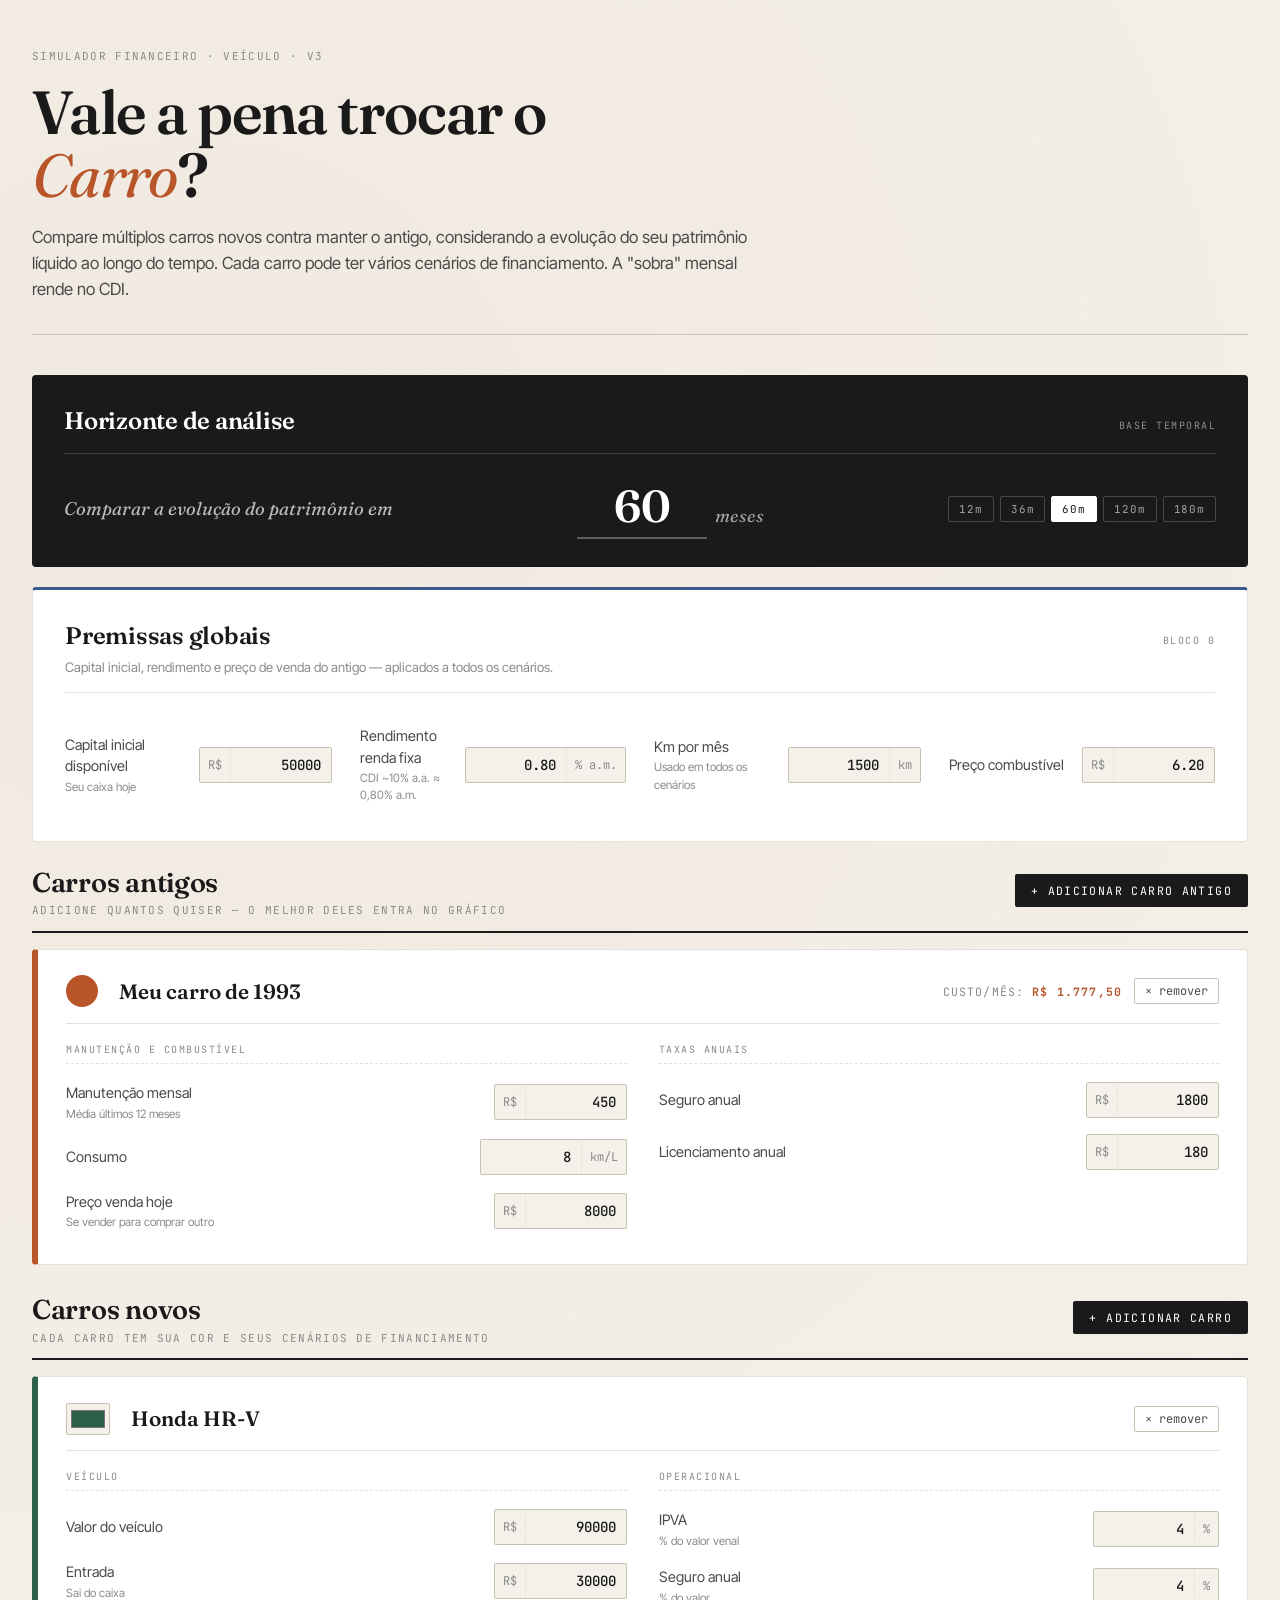
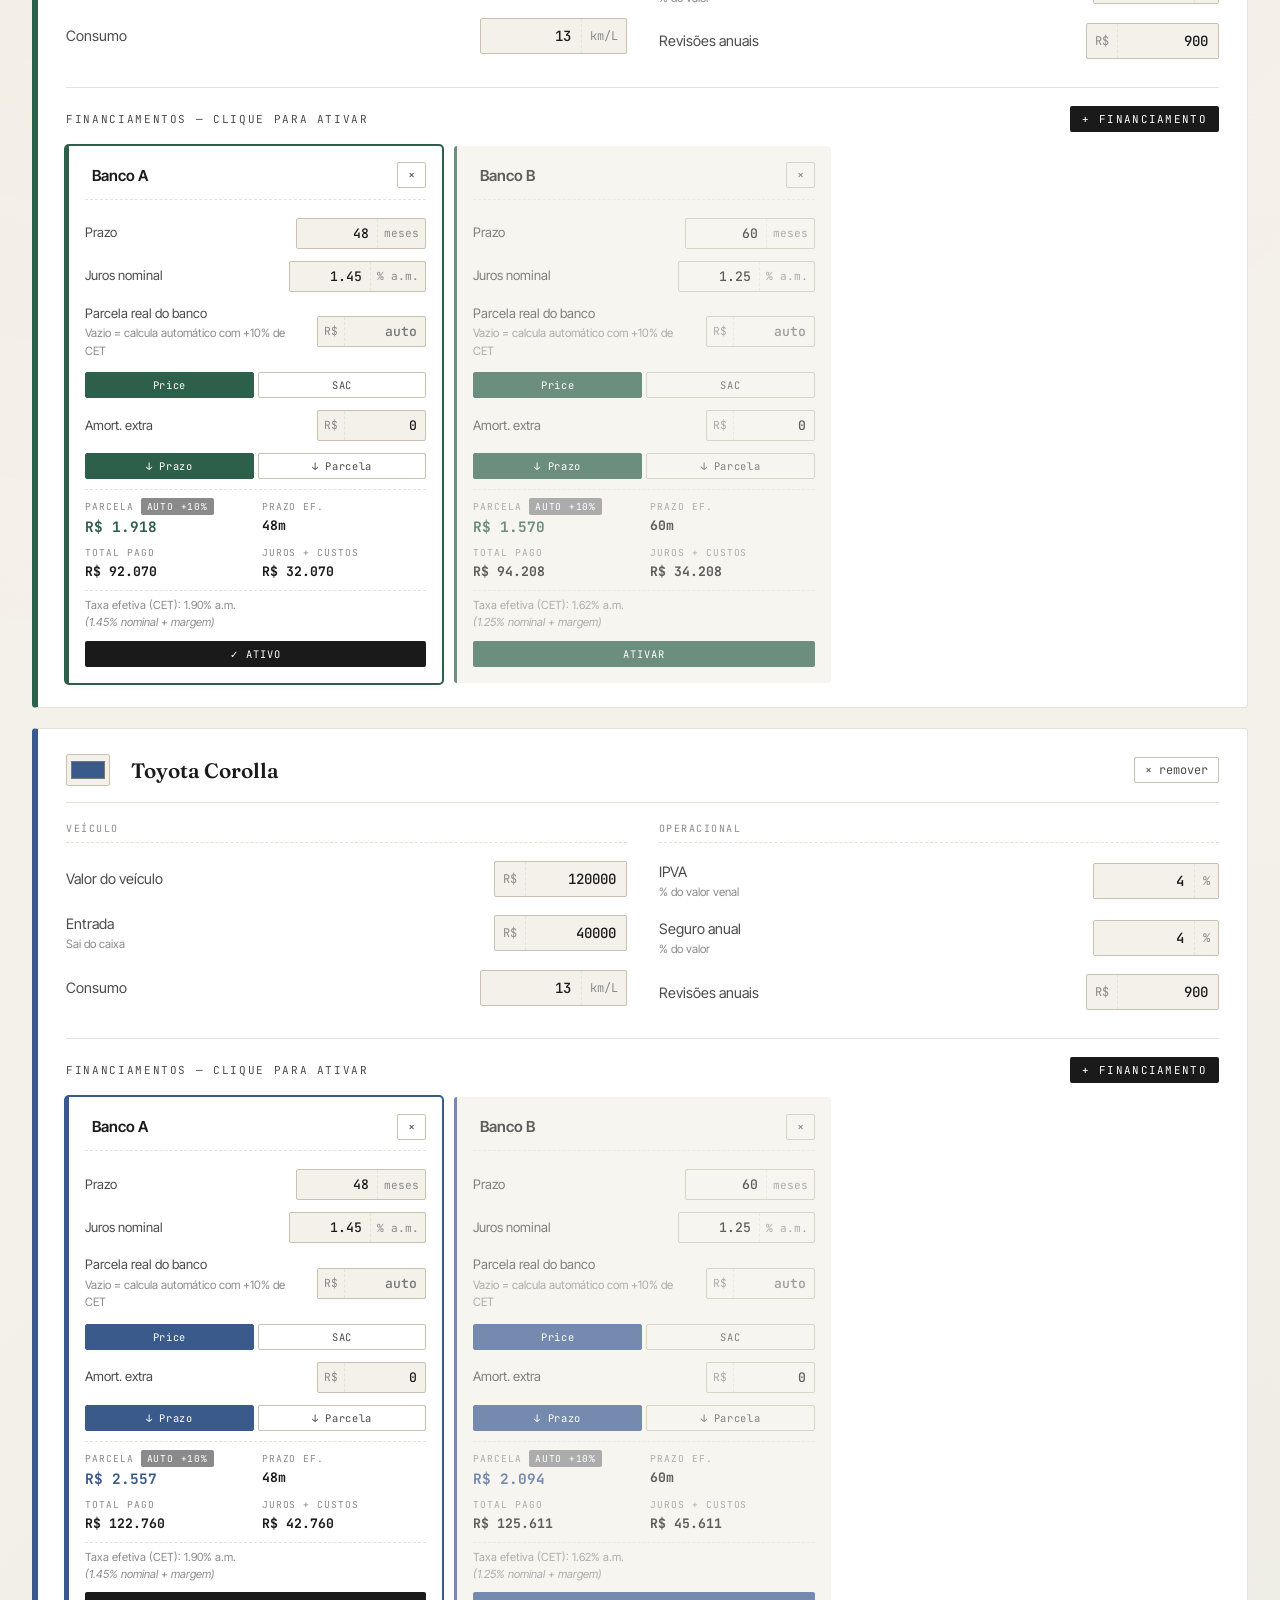
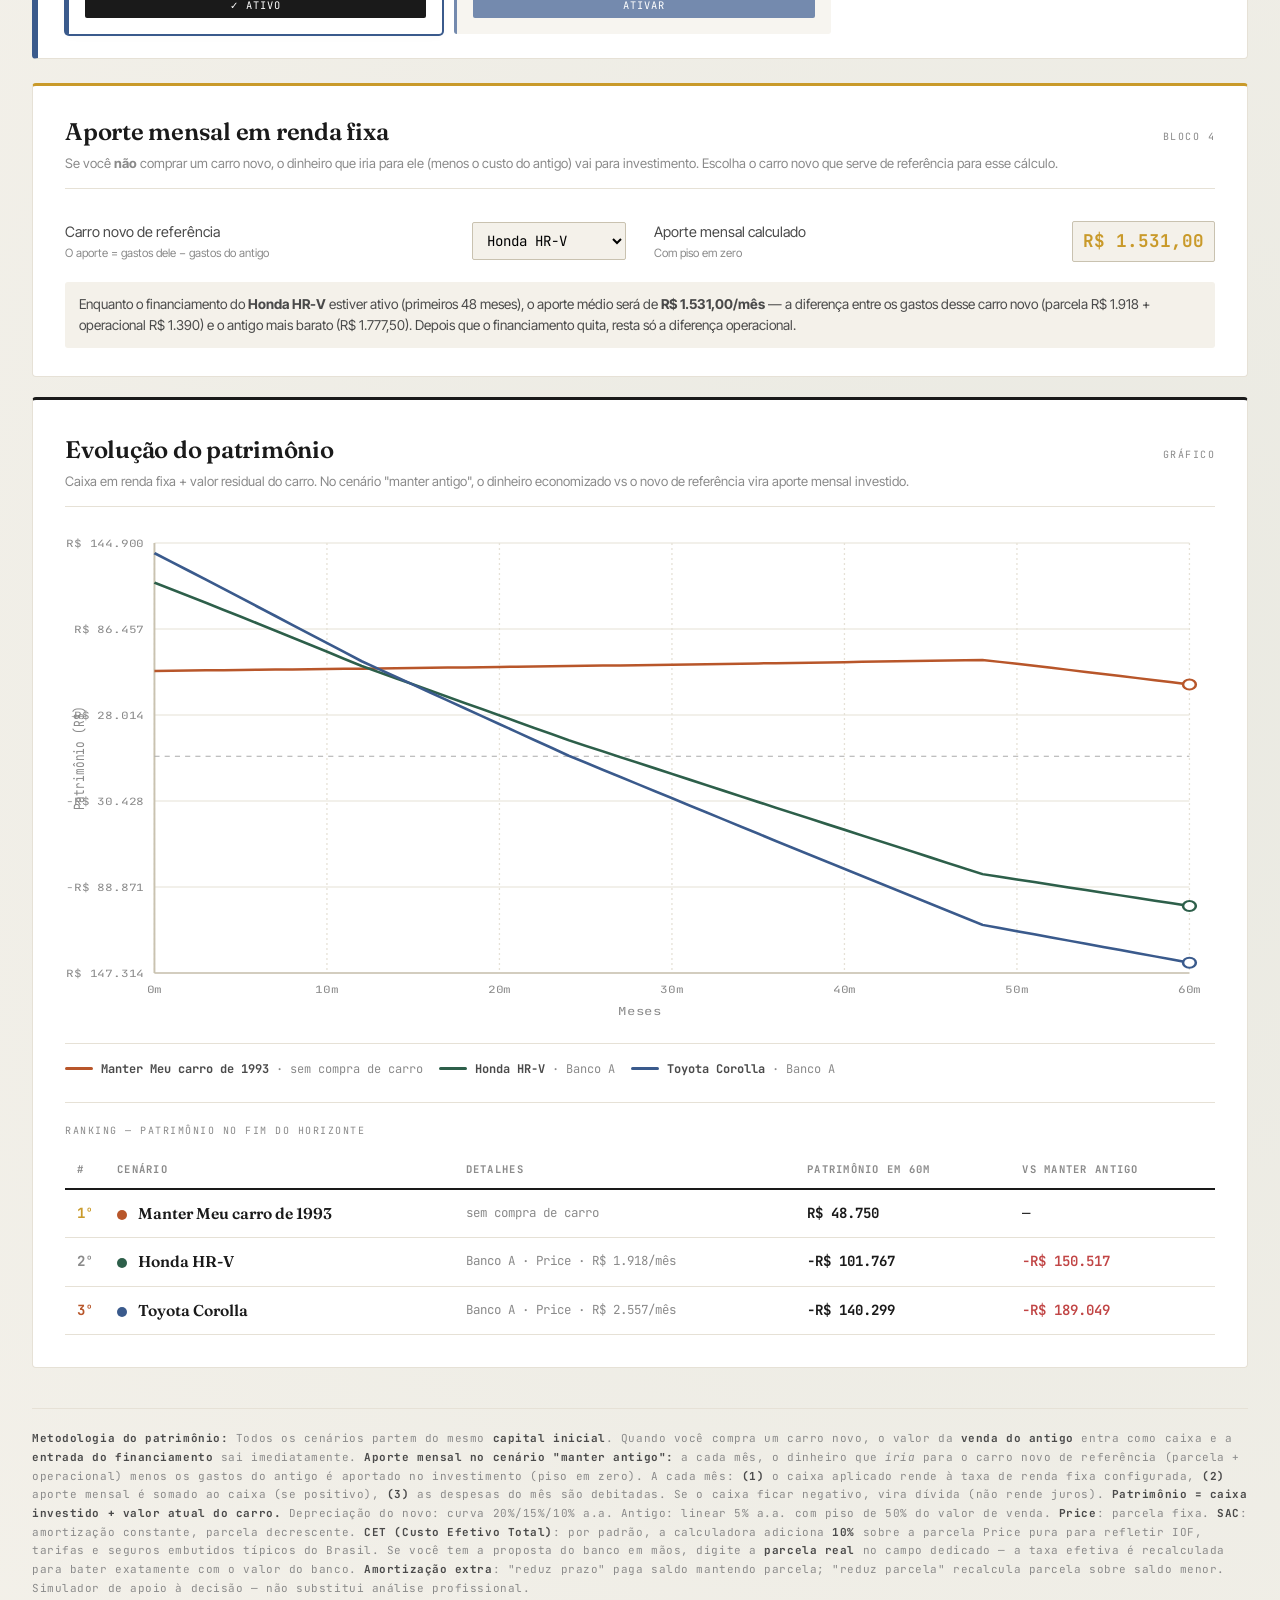
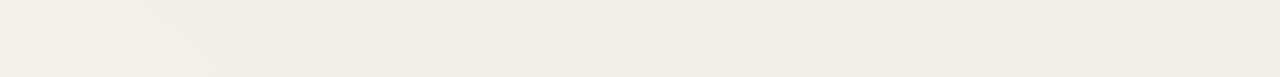
==== commit 3b78af40: "Atualiza título do simulador financeiro para refletir melhor o contexto" ====
--- a/calculadora-carro-antigo-vs-novo_1.html
+++ b/calculadora-carro-antigo-vs-novo_1.html
@@ -778,7 +778,7 @@
 
   <header>
     <div class="tag">Simulador Financeiro · Veículo · v3</div>
-    <h1>Vale a pena trocar o<br><em>carro de 1993</em>?</h1>
+    <h1>Vale a pena trocar o<br><em>Carro</em>?</h1>
     <p class="subtitle">
       Compare múltiplos carros novos contra manter o antigo, considerando a evolução do seu patrimônio líquido ao longo do tempo.
       Cada carro pode ter vários cenários de financiamento. A "sobra" mensal rende no CDI.
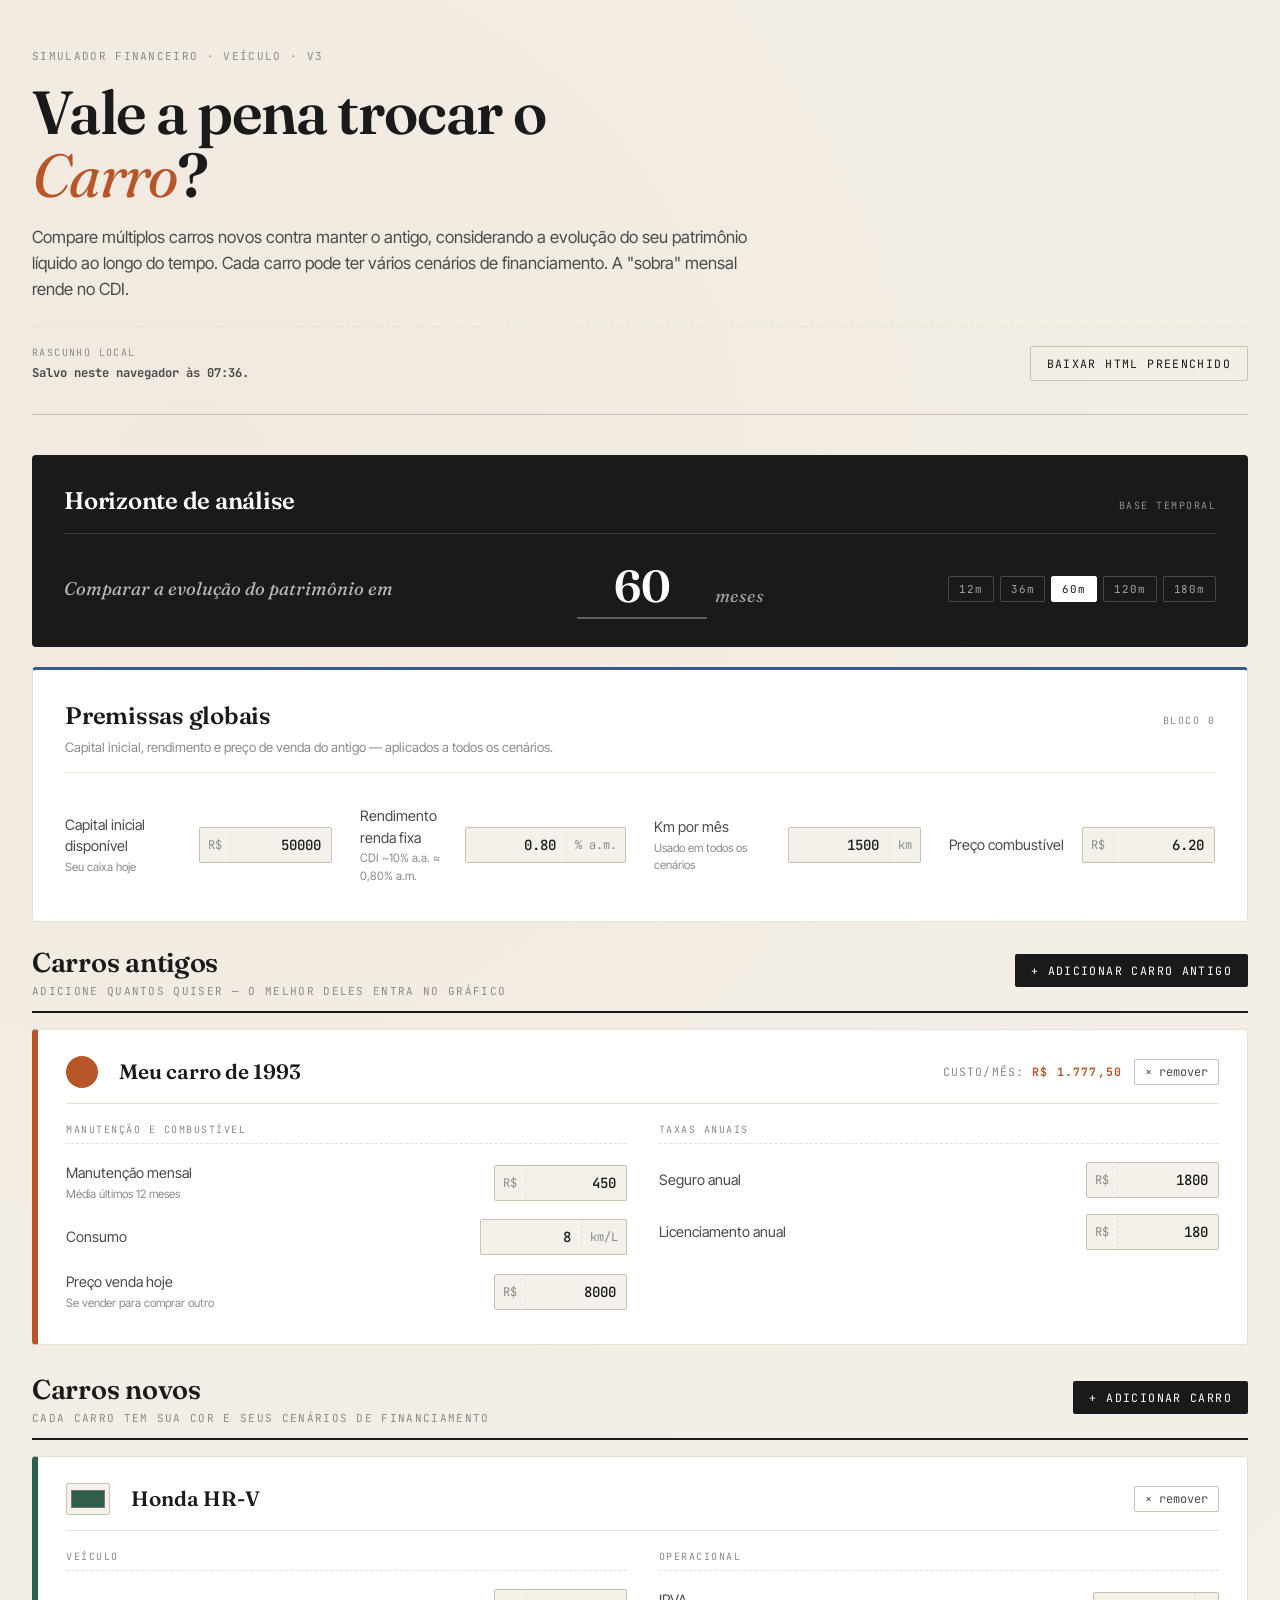
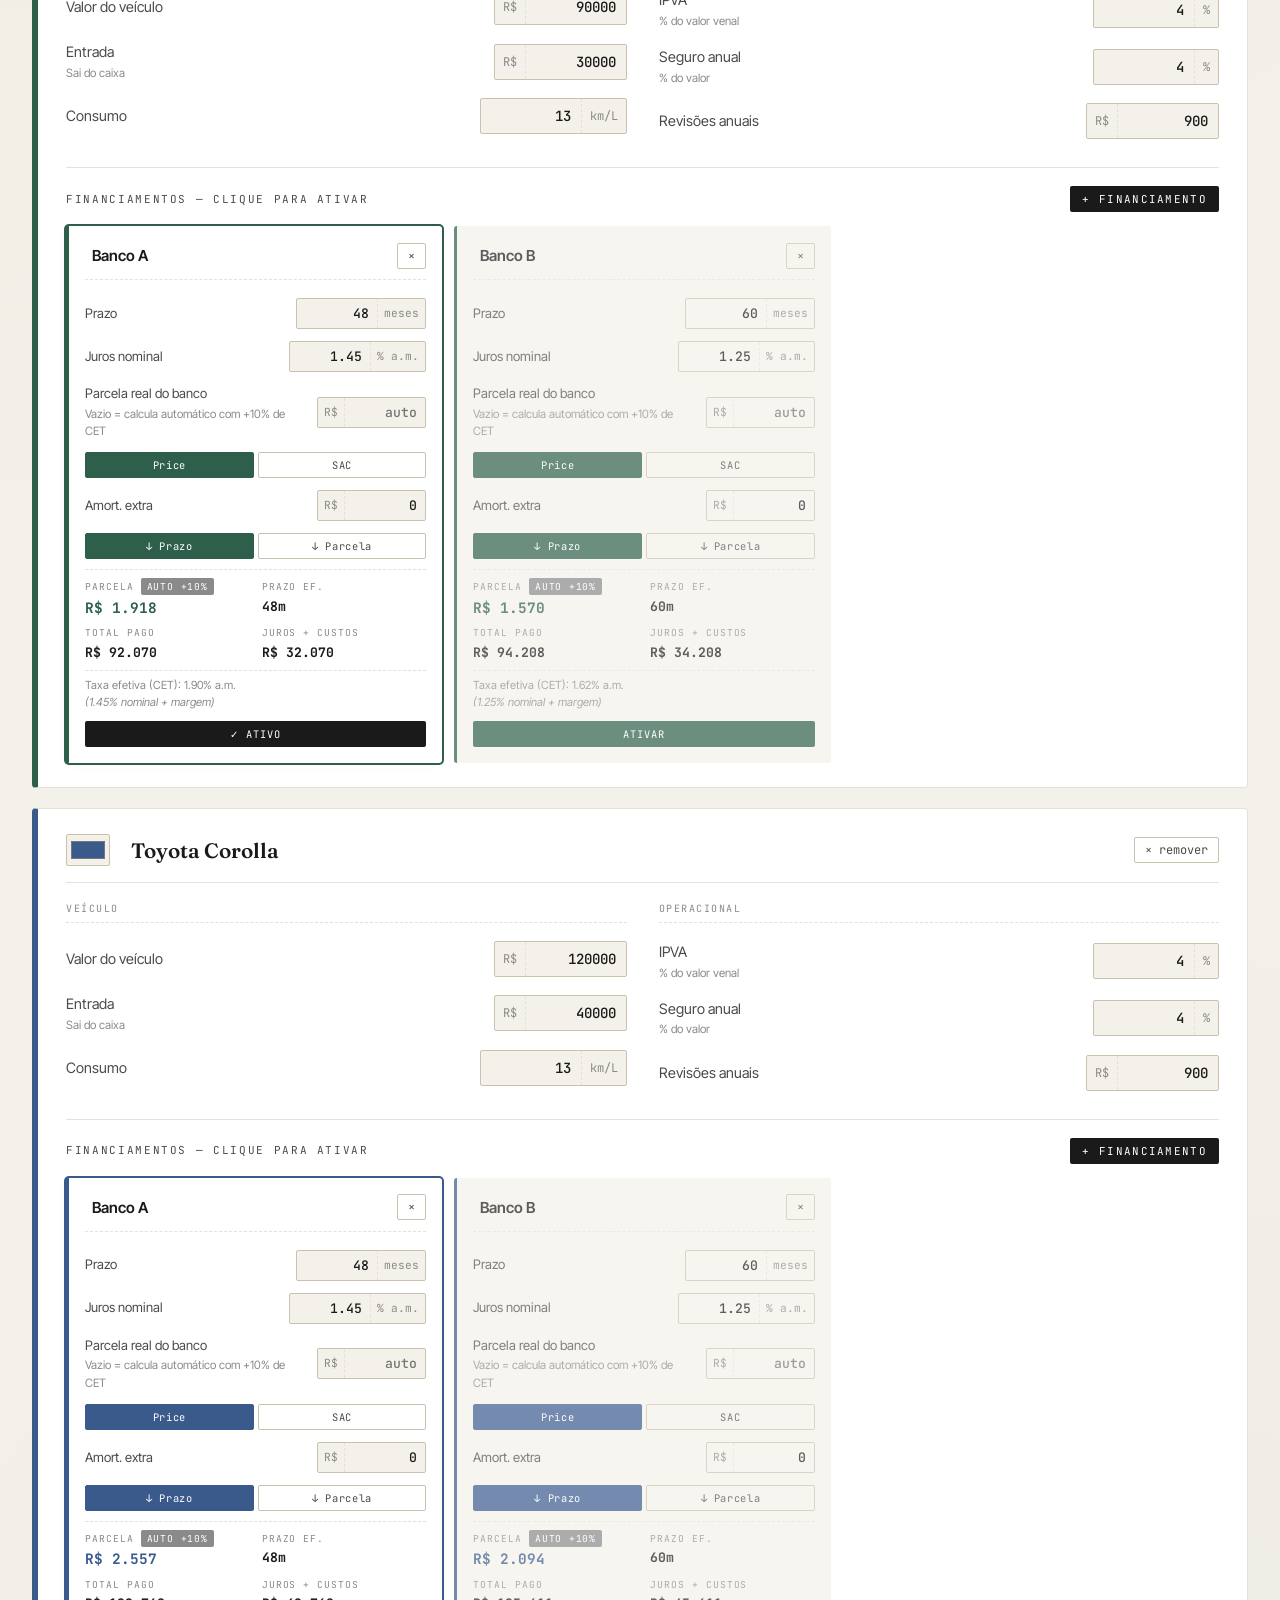
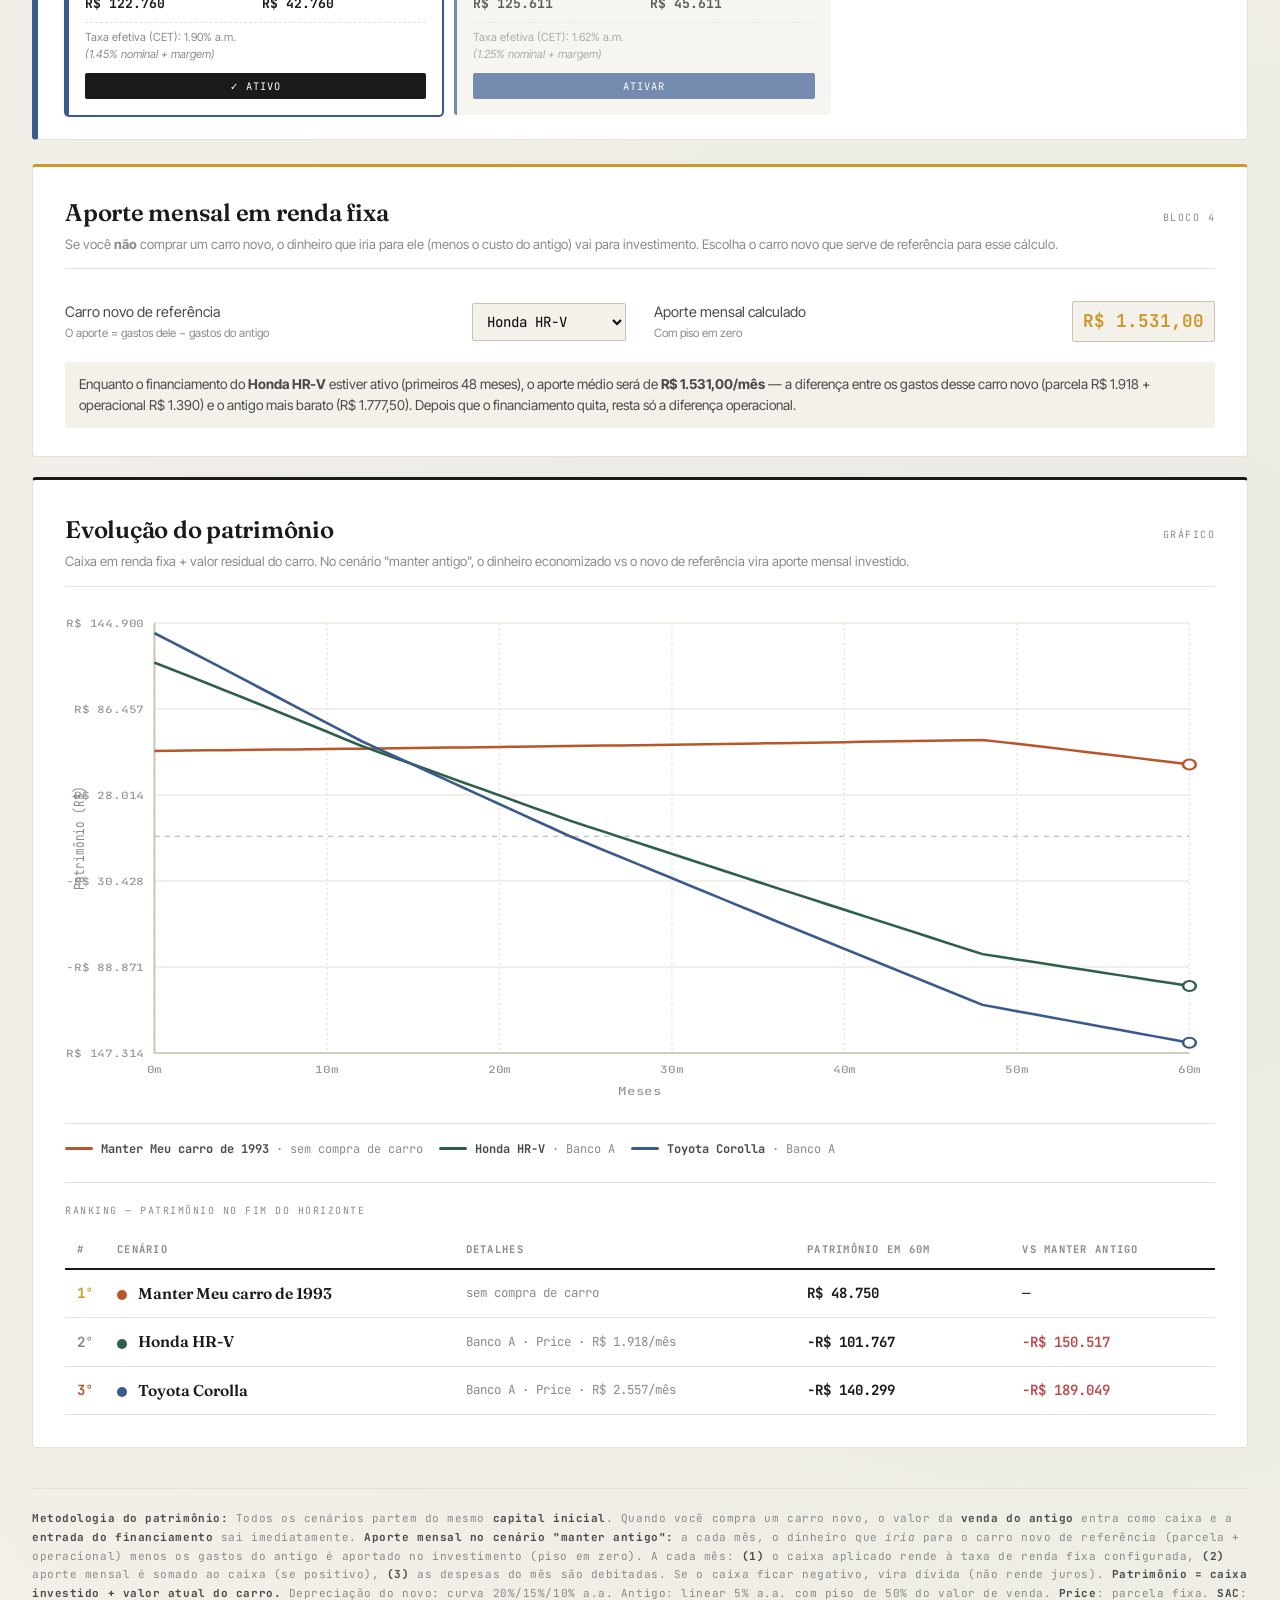
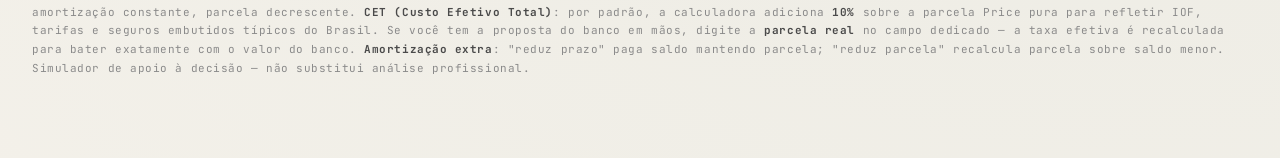
==== commit 80b686e2: "Adiciona ferramentas de cabeçalho para exibir status de salvamento e botão de download" ====
--- a/calculadora-carro-antigo-vs-novo_1.html
+++ b/calculadora-carro-antigo-vs-novo_1.html
@@ -76,6 +76,47 @@
     line-height: 1.55;
   }
 
+  .header-tools {
+    margin-top: 24px;
+    padding-top: 18px;
+    border-top: 1px dashed var(--line);
+    display: flex;
+    align-items: center;
+    justify-content: space-between;
+    gap: 16px;
+    flex-wrap: wrap;
+  }
+
+  .header-tools-meta {
+    display: flex;
+    flex-direction: column;
+    gap: 4px;
+  }
+
+  .header-tools-label {
+    font-family: 'JetBrains Mono', monospace;
+    font-size: 10px;
+    letter-spacing: 0.14em;
+    text-transform: uppercase;
+    color: var(--ink-mute);
+  }
+
+  .header-tools-status {
+    font-family: 'JetBrains Mono', monospace;
+    font-size: 0.76rem;
+    color: var(--ink-soft);
+  }
+
+  .header-tools-status[data-state="error"] {
+    color: #c14545;
+  }
+
+  .header-tools-actions {
+    display: flex;
+    gap: 10px;
+    flex-wrap: wrap;
+  }
+
   .card {
     background: var(--bg-card);
     border: 1px solid var(--line);
@@ -231,7 +272,7 @@
 
   input[type="number"]::-webkit-outer-spin-button,
   input[type="number"]::-webkit-inner-spin-button { -webkit-appearance: none; margin: 0; }
-  input[type="number"] { -moz-appearance: textfield; }
+  input[type="number"] { appearance: textfield; -moz-appearance: textfield; }
 
   .computed {
     display: flex;
@@ -577,6 +618,26 @@
   }
   .add-btn:hover { opacity: 0.85; }
 
+  .ghost-btn {
+    background: transparent;
+    color: var(--ink);
+    border: 1px solid var(--line-strong);
+    padding: 9px 16px;
+    border-radius: 2px;
+    font-family: 'JetBrains Mono', monospace;
+    font-size: 0.72rem;
+    letter-spacing: 0.12em;
+    cursor: pointer;
+    text-transform: uppercase;
+    transition: background 0.15s, border-color 0.15s, color 0.15s;
+  }
+
+  .ghost-btn:hover {
+    background: var(--ink);
+    color: #fff;
+    border-color: var(--ink);
+  }
+
   .add-btn.small {
     padding: 6px 12px;
     font-size: 0.68rem;
@@ -783,6 +844,17 @@
       Compare múltiplos carros novos contra manter o antigo, considerando a evolução do seu patrimônio líquido ao longo do tempo.
       Cada carro pode ter vários cenários de financiamento. A "sobra" mensal rende no CDI.
     </p>
+
+    <div class="header-tools">
+      <div class="header-tools-meta">
+        <span class="header-tools-label">Rascunho local</span>
+        <strong class="header-tools-status" id="autosave_status">Mudanças serão salvas automaticamente neste navegador.</strong>
+      </div>
+
+      <div class="header-tools-actions">
+        <button class="ghost-btn" id="download_filled_html">Baixar HTML preenchido</button>
+      </div>
+    </div>
   </header>
 
   <!-- HORIZONTE -->
@@ -965,6 +1037,7 @@
 
 </div>
 
+<script id="embedded_state" type="application/json"></script>
 <script>
 (function() {
   const $ = id => document.getElementById(id);
@@ -982,6 +1055,8 @@
 
   const ANTIGO_COLOR = '#b8562a';
   const CET_PADRAO = 0.10; // 10% adicional sobre Price puro para refletir IOF + tarifas + seguros típicos
+  const STORAGE_KEY = 'calculadora-carro-state-v1';
+  const EMBEDDED_STATE_ID = 'embedded_state';
 
   // Dado uma parcela desejada (real do banco), resolve numericamente a taxa efetiva que a gera
   function taxaEfetivaParaParcela(pv, n, parcelaDesejada) {
@@ -1021,6 +1096,191 @@
   let oldCarCounter = 0;
   let finCounter = 0;
   let aporteRefCarId = null; // ID do carro novo usado como referência para calcular o aporte
+
+  function syncQuickPicks() {
+    const horizonte = parseInt($('horizonte')?.value) || 0;
+    document.querySelectorAll('.quick-pick').forEach(btn => {
+      btn.classList.toggle('active', parseInt(btn.dataset.h) === horizonte);
+    });
+  }
+
+  function setAutosaveStatus(message, state = 'idle') {
+    const statusEl = $('autosave_status');
+    if (!statusEl) return;
+    statusEl.textContent = message;
+    statusEl.dataset.state = state;
+  }
+
+  function getGlobalsFromDOM() {
+    return {
+      horizonte: Math.max(1, parseInt($('horizonte')?.value) || 60),
+      capitalInicial: parseFloat($('capital_inicial')?.value) || 0,
+      rendimentoMes: parseFloat($('rendimento_mes')?.value) || 0,
+      kmMes: parseFloat($('km_mes')?.value) || 0,
+      combustivelPreco: parseFloat($('combustivel_preco')?.value) || 0,
+    };
+  }
+
+  function applyGlobalsToDOM(globals = {}) {
+    if ($('horizonte')) $('horizonte').value = Math.max(1, parseInt(globals.horizonte) || 60);
+    if ($('capital_inicial')) $('capital_inicial').value = globals.capitalInicial ?? 50000;
+    if ($('rendimento_mes')) $('rendimento_mes').value = globals.rendimentoMes ?? 0.80;
+    if ($('km_mes')) $('km_mes').value = globals.kmMes ?? 1500;
+    if ($('combustivel_preco')) $('combustivel_preco').value = globals.combustivelPreco ?? 6.20;
+    syncQuickPicks();
+  }
+
+  function buildSerializableState() {
+    return {
+      version: 1,
+      savedAt: new Date().toISOString(),
+      globals: getGlobalsFromDOM(),
+      oldCars: JSON.parse(JSON.stringify(oldCars)),
+      cars: JSON.parse(JSON.stringify(cars)),
+      aporteRefCarId,
+    };
+  }
+
+  function parseStateCandidate(raw) {
+    try {
+      const parsed = typeof raw === 'string' ? JSON.parse(raw) : raw;
+      if (!parsed || typeof parsed !== 'object') return null;
+      if (!parsed.globals || typeof parsed.globals !== 'object') return null;
+      if (!Array.isArray(parsed.oldCars) || !Array.isArray(parsed.cars)) return null;
+      return {
+        version: parsed.version || 1,
+        savedAt: parsed.savedAt || new Date(0).toISOString(),
+        globals: parsed.globals,
+        oldCars: parsed.oldCars,
+        cars: parsed.cars,
+        aporteRefCarId: parsed.aporteRefCarId || null,
+      };
+    } catch {
+      return null;
+    }
+  }
+
+  function readEmbeddedState() {
+    const el = $(EMBEDDED_STATE_ID);
+    if (!el) return null;
+    const raw = el.textContent.trim();
+    if (!raw) return null;
+    return parseStateCandidate(raw);
+  }
+
+  function readLocalState() {
+    try {
+      const raw = localStorage.getItem(STORAGE_KEY);
+      if (!raw) return null;
+      return parseStateCandidate(raw);
+    } catch {
+      setAutosaveStatus('Armazenamento local indisponível neste contexto.', 'error');
+      return null;
+    }
+  }
+
+  function latestTimestamp(state) {
+    const ts = Date.parse(state?.savedAt || '');
+    return Number.isFinite(ts) ? ts : 0;
+  }
+
+  function extractCounter(id, prefix) {
+    const match = typeof id === 'string' ? id.match(new RegExp(`^${prefix}_(\\d+)$`)) : null;
+    return match ? parseInt(match[1], 10) : 0;
+  }
+
+  function recalibrarCounters() {
+    carCounter = Math.max(0, ...cars.map(car => extractCounter(car.id, 'car')));
+    oldCarCounter = Math.max(0, ...oldCars.map(car => extractCounter(car.id, 'oldcar')));
+    finCounter = Math.max(0, ...cars.flatMap(car => car.financings.map(fin => extractCounter(fin.id, 'fin'))));
+  }
+
+  function restoreState(state) {
+    if (!state || !state.oldCars.length || !state.cars.length) return false;
+
+    applyGlobalsToDOM(state.globals);
+    oldCars = state.oldCars.map(oldCar => createOldCar(oldCar));
+    cars = state.cars.map(car => {
+      const financings = Array.isArray(car.financings) && car.financings.length
+        ? car.financings.map(fin => createFinancing(fin))
+        : [createFinancing({ name: 'Banco A', juros: 1.45, prazo: 48 })];
+      const restoredCar = createCar({ ...car, financings, activeFinancingId: car.activeFinancingId });
+      if (!restoredCar.financings.some(fin => fin.id === restoredCar.activeFinancingId)) {
+        restoredCar.activeFinancingId = restoredCar.financings[0]?.id || null;
+      }
+      return restoredCar;
+    });
+    aporteRefCarId = state.aporteRefCarId || null;
+    recalibrarCounters();
+    setAutosaveStatus('Rascunho local restaurado.', 'saved');
+    return true;
+  }
+
+  function loadState() {
+    const embeddedState = readEmbeddedState();
+    const localState = readLocalState();
+    const chosenState = [embeddedState, localState]
+      .filter(Boolean)
+      .sort((a, b) => latestTimestamp(a) - latestTimestamp(b))
+      .pop();
+
+    return chosenState ? restoreState(chosenState) : false;
+  }
+
+  function saveState() {
+    const state = buildSerializableState();
+    try {
+      localStorage.setItem(STORAGE_KEY, JSON.stringify(state));
+      const time = new Date(state.savedAt).toLocaleTimeString('pt-BR', { hour: '2-digit', minute: '2-digit' });
+      setAutosaveStatus(`Salvo neste navegador às ${time}.`, 'saved');
+    } catch {
+      setAutosaveStatus('Armazenamento local indisponível neste contexto.', 'error');
+    }
+    return state;
+  }
+
+  function escapeJSONForScriptTag(json) {
+    return json.replace(/</g, '\\u003c');
+  }
+
+  function hideChartArtifacts() {
+    const tooltip = $('chart_tooltip');
+    if (tooltip) tooltip.classList.remove('show');
+    const hoverLine = $('chart_svg')?.querySelector('.hover-line');
+    if (hoverLine) hoverLine.remove();
+  }
+
+  function downloadFilledHTML() {
+    hideChartArtifacts();
+    const state = saveState();
+    const embeddedState = escapeJSONForScriptTag(JSON.stringify(state, null, 2));
+    const html = '<!DOCTYPE html>\n' + document.documentElement.outerHTML.replace(
+      /<script id="embedded_state" type="application\/json">[\s\S]*?<\/script>/,
+      `<script id="embedded_state" type="application/json">\n${embeddedState}\n<\/script>`
+    );
+
+    const blob = new Blob([html], { type: 'text/html;charset=utf-8' });
+    const url = URL.createObjectURL(blob);
+    const link = document.createElement('a');
+    const stamp = new Date().toISOString().slice(0, 10);
+    link.href = url;
+    link.download = `calculadora-carro-preenchida-${stamp}.html`;
+    document.body.appendChild(link);
+    link.click();
+    link.remove();
+    setTimeout(() => URL.revokeObjectURL(url), 1000);
+    setAutosaveStatus('HTML preenchido baixado com o estado atual.', 'saved');
+  }
+
+  function seedDefaultState() {
+    oldCars = [createOldCar({ name: 'Meu carro de 1993' })];
+    cars = [
+      createCar({ name: 'Honda HR-V', color: CAR_COLORS[0] }),
+      createCar({ name: 'Toyota Corolla', color: CAR_COLORS[1], valor: 120000, entrada: 40000 })
+    ];
+    aporteRefCarId = cars[0]?.id || null;
+    setAutosaveStatus('Mudanças serão salvas automaticamente neste navegador.', 'idle');
+  }
 
   function createOldCar(preset = {}) {
     const id = `oldcar_${++oldCarCounter}`;
@@ -1741,6 +2001,7 @@
     // Renderizar gráfico
     renderChart(globals, H, histAntigo, carResults, bestOld);
     renderLegendAndRanking(globals, H, histAntigo, carResults, bestOld);
+    saveState();
   }
 
   // Atualiza o <select> de carro de referência para o aporte
@@ -1978,10 +2239,9 @@
   }
 
   // ============ INIT ============
-  oldCars.push(createOldCar({ name: 'Meu carro de 1993' }));
-
-  cars.push(createCar({ name: 'Honda HR-V', color: CAR_COLORS[0] }));
-  cars.push(createCar({ name: 'Toyota Corolla', color: CAR_COLORS[1], valor: 120000, entrada: 40000 }));
+  if (!loadState()) {
+    seedDefaultState();
+  }
 
   $('add_old_car').addEventListener('click', () => {
     oldCars.push(createOldCar({}));
@@ -1997,6 +2257,8 @@
    'km_mes', 'combustivel_preco']
     .forEach(id => $(id).addEventListener('input', recalcular));
 
+  $('download_filled_html').addEventListener('click', downloadFilledHTML);
+
   $('aporte_ref_car').addEventListener('change', e => {
     aporteRefCarId = e.target.value;
     recalcular();
@@ -2004,20 +2266,17 @@
 
   document.querySelectorAll('.quick-pick').forEach(btn => {
     btn.addEventListener('click', () => {
-      document.querySelectorAll('.quick-pick').forEach(b => b.classList.remove('active'));
-      btn.classList.add('active');
       $('horizonte').value = btn.dataset.h;
+      syncQuickPicks();
       recalcular();
     });
   });
 
   $('horizonte').addEventListener('input', () => {
-    const v = parseInt($('horizonte').value);
-    document.querySelectorAll('.quick-pick').forEach(b => {
-      b.classList.toggle('active', parseInt(b.dataset.h) === v);
-    });
+    syncQuickPicks();
   });
 
+  syncQuickPicks();
   renderAll();
 })();
 </script>
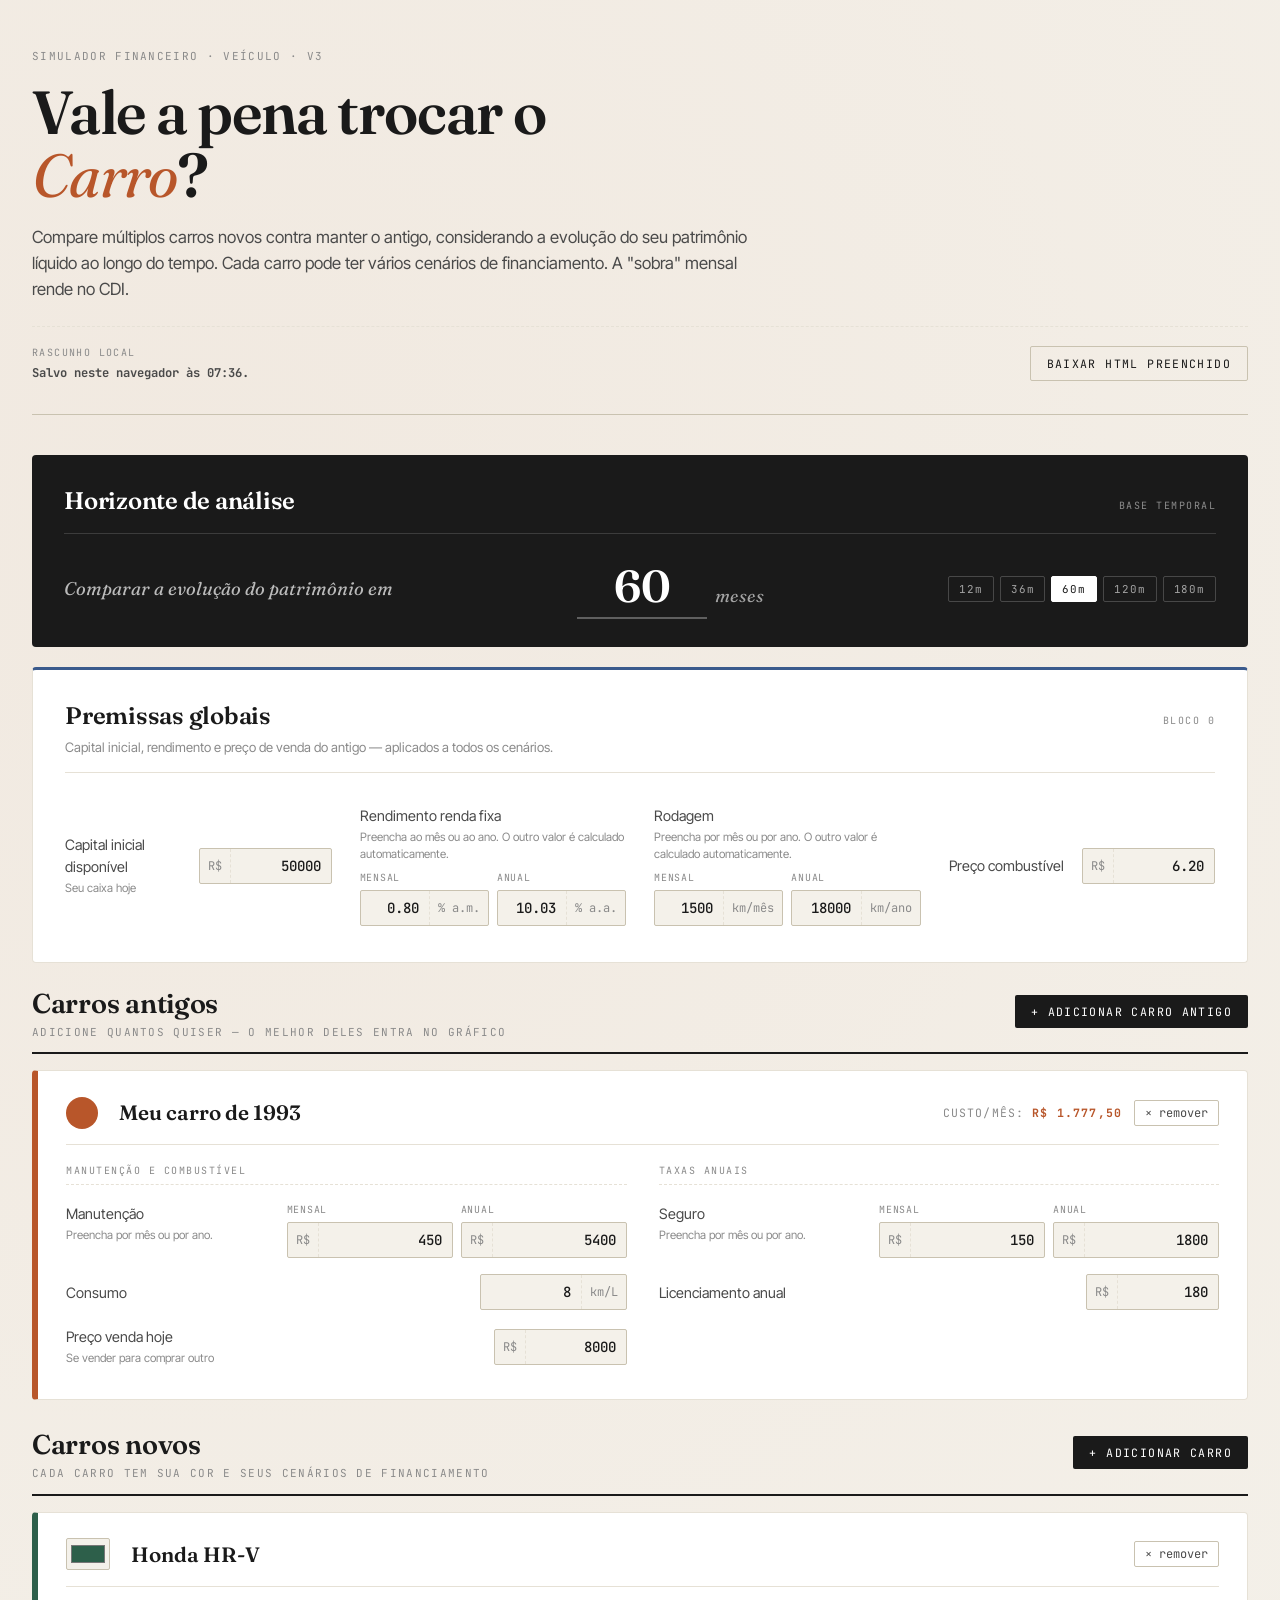
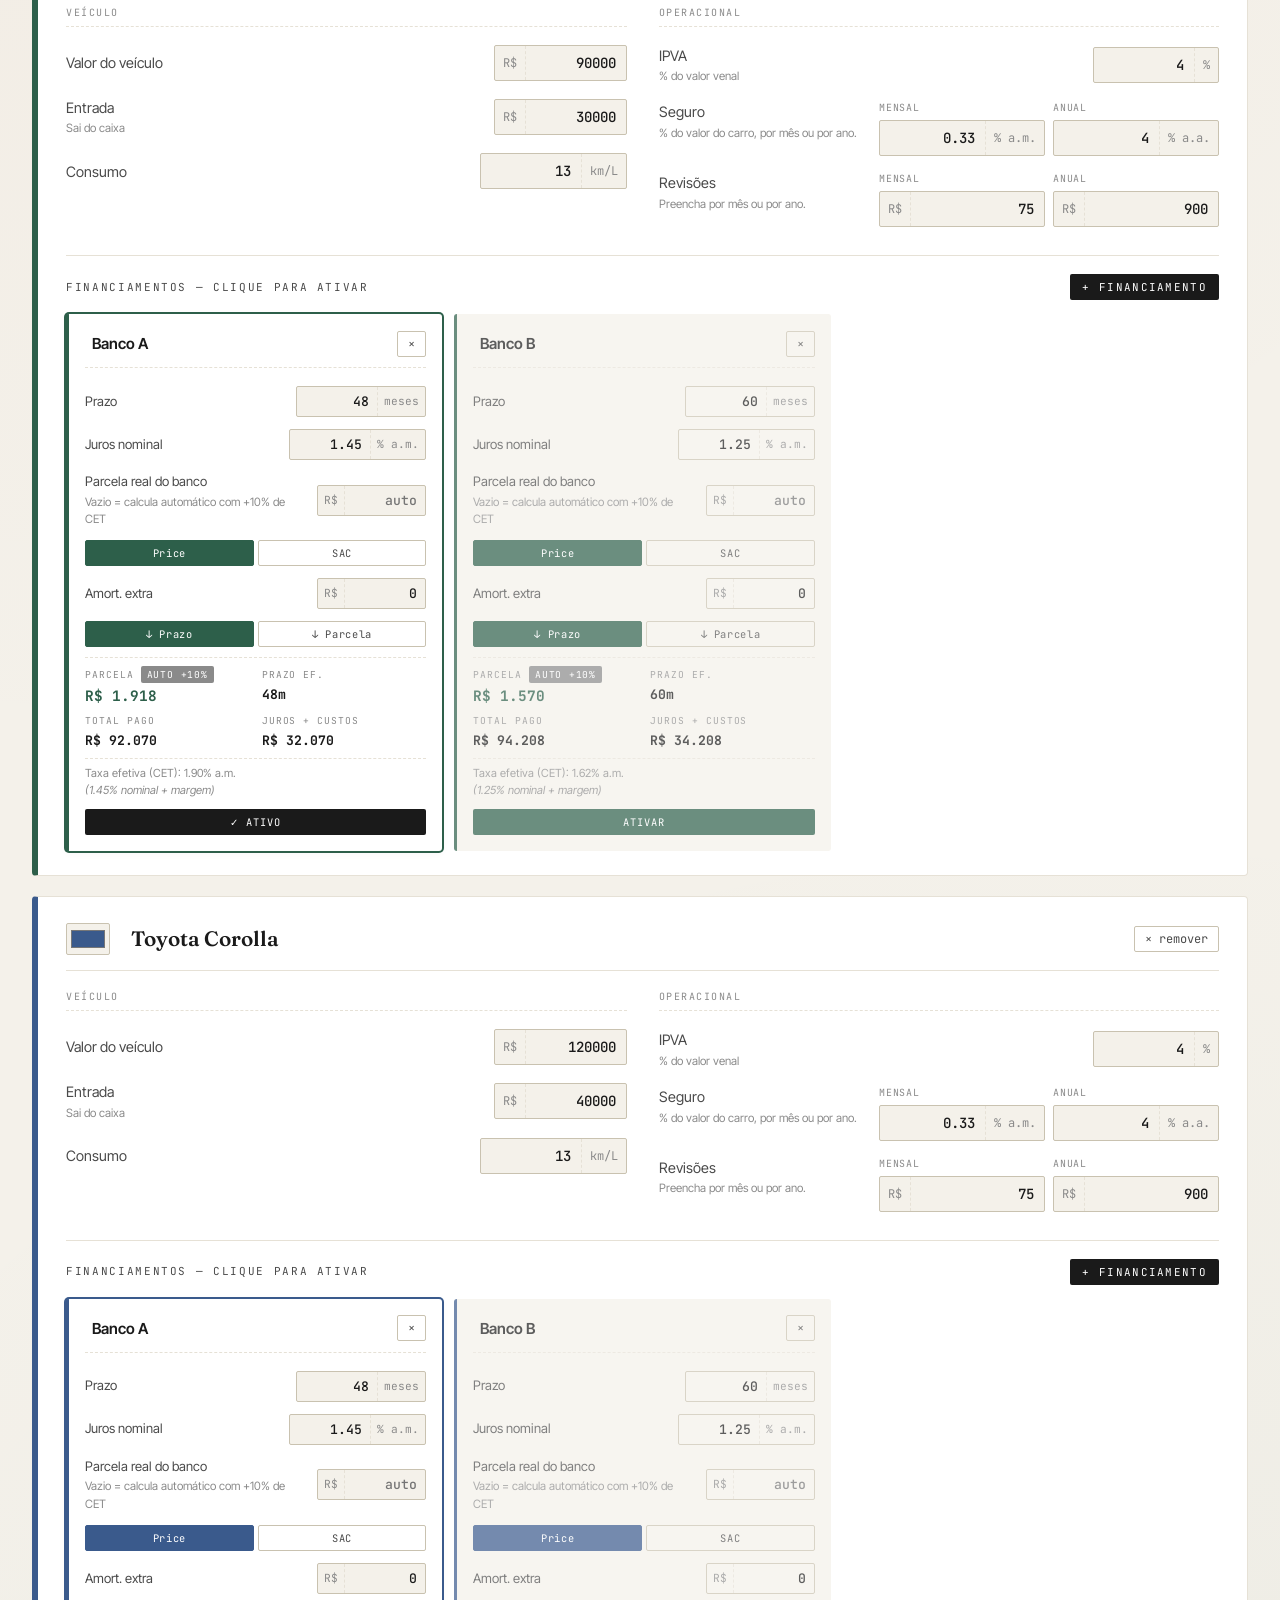
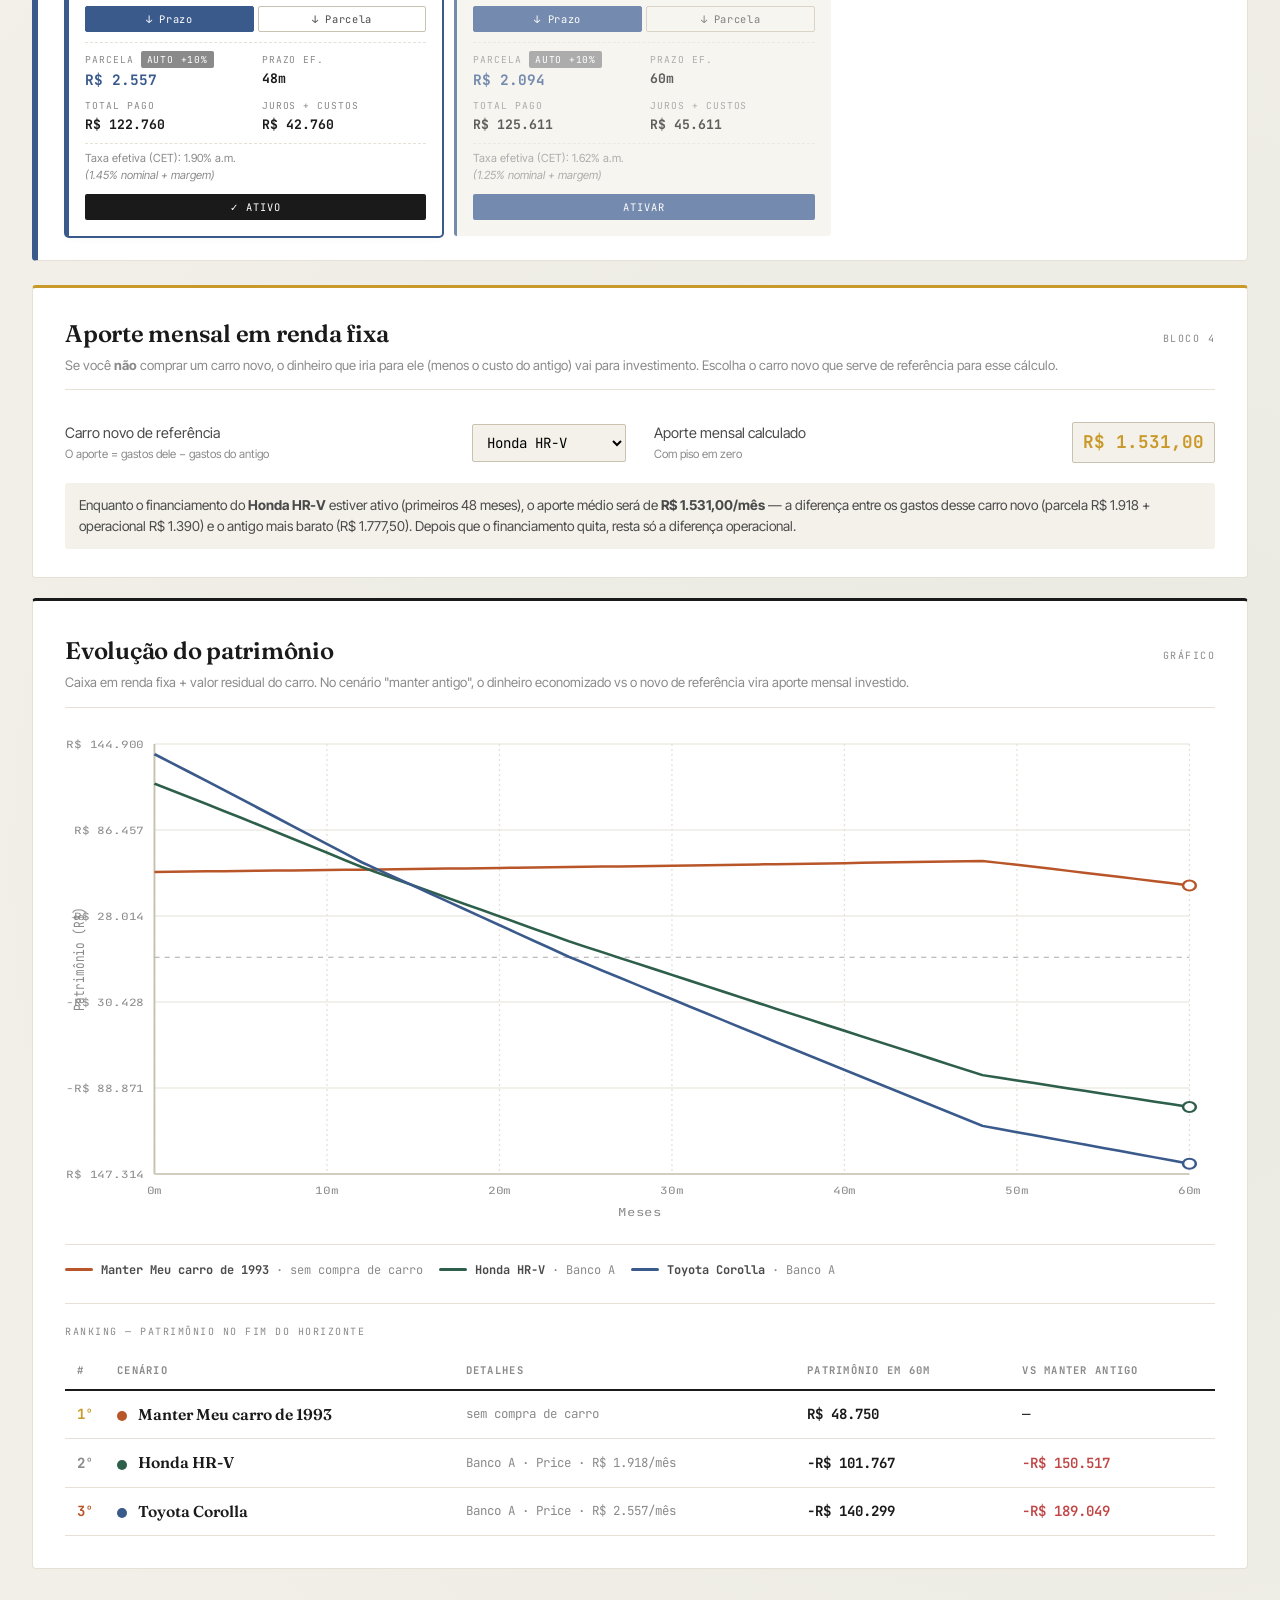
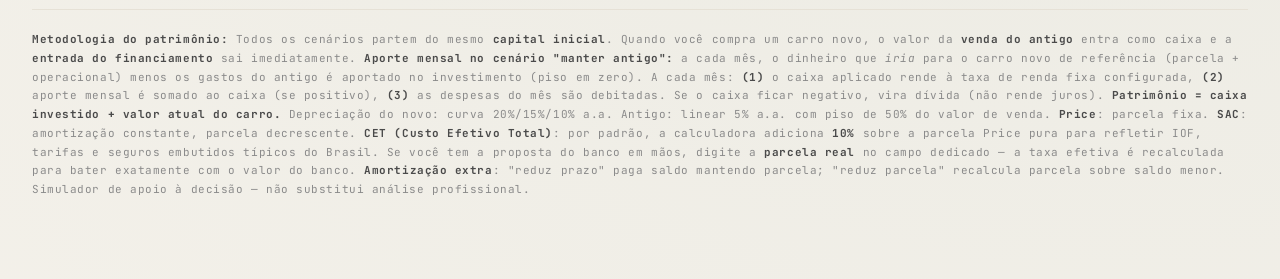
==== commit 7f10ba30: "Adiciona campos de entrada emparelhados para rendimento e rodagem, com suporte a cálculos mensais e " ====
--- a/calculadora-carro-antigo-vs-novo_1.html
+++ b/calculadora-carro-antigo-vs-novo_1.html
@@ -189,10 +189,58 @@
     gap: 12px;
     align-items: center;
     padding: 8px 0;
+    min-width: 0;
+  }
+
+  .field > * { min-width: 0; }
+
+  .field.paired-field {
+    grid-template-columns: 1fr minmax(240px, 340px);
+    align-items: start;
   }
 
   .field label { font-size: 0.9rem; color: var(--ink-soft); }
   .field label small { display: block; font-size: 0.72rem; color: var(--ink-mute); margin-top: 2px; }
+
+  .paired-inputs {
+    display: grid;
+    grid-template-columns: repeat(2, minmax(0, 1fr));
+    gap: 8px;
+    width: 100%;
+  }
+
+  .paired-slot {
+    display: flex;
+    flex-direction: column;
+    gap: 4px;
+    min-width: 0;
+  }
+
+  .paired-slot-label {
+    font-family: 'JetBrains Mono', monospace;
+    font-size: 0.62rem;
+    letter-spacing: 0.08em;
+    text-transform: uppercase;
+    color: var(--ink-mute);
+  }
+
+  .paired-inputs .input-wrap {
+    width: 100%;
+  }
+
+  .paired-inputs input[type="number"] {
+    width: 100%;
+  }
+
+  @media (max-width: 720px) {
+    .field.paired-field {
+      grid-template-columns: 1fr;
+    }
+
+    .paired-inputs {
+      grid-template-columns: 1fr;
+    }
+  }
 
   .input-wrap {
     display: inline-flex;
@@ -364,6 +412,21 @@
     gap: 16px 28px;
   }
 
+  .globals-grid .field.paired-field {
+    grid-template-columns: 1fr;
+    gap: 8px;
+  }
+
+  .globals-grid .paired-inputs {
+    grid-template-columns: repeat(2, minmax(0, 1fr));
+  }
+
+  @media (max-width: 980px) {
+    .globals-grid .paired-inputs {
+      grid-template-columns: 1fr;
+    }
+  }
+
   /* CARS SECTION */
   .cars-section {
     margin-bottom: 24px;
@@ -902,23 +965,47 @@
         </div>
       </div>
 
-      <div class="field">
+      <div class="field paired-field">
         <label>Rendimento renda fixa
-          <small>CDI ~10% a.a. ≈ 0,80% a.m.</small>
+          <small>Preencha ao mês ou ao ano. O outro valor é calculado automaticamente.</small>
         </label>
-        <div class="input-wrap">
-          <input type="number" id="rendimento_mes" value="0.80" min="0" step="0.01">
-          <span class="suffix">% a.m.</span>
+        <div class="paired-inputs">
+          <div class="paired-slot">
+            <span class="paired-slot-label">Mensal</span>
+            <div class="input-wrap">
+              <input type="number" id="rendimento_mes" value="0.80" min="0" step="0.01">
+              <span class="suffix">% a.m.</span>
+            </div>
+          </div>
+          <div class="paired-slot">
+            <span class="paired-slot-label">Anual</span>
+            <div class="input-wrap">
+              <input type="number" id="rendimento_ano" value="10.03" min="0" step="0.01">
+              <span class="suffix">% a.a.</span>
+            </div>
+          </div>
         </div>
       </div>
 
-      <div class="field">
-        <label>Km por mês
-          <small>Usado em todos os cenários</small>
+      <div class="field paired-field">
+        <label>Rodagem
+          <small>Preencha por mês ou por ano. O outro valor é calculado automaticamente.</small>
         </label>
-        <div class="input-wrap">
-          <input type="number" id="km_mes" value="1500" min="0" step="50">
-          <span class="suffix">km</span>
+        <div class="paired-inputs">
+          <div class="paired-slot">
+            <span class="paired-slot-label">Mensal</span>
+            <div class="input-wrap">
+              <input type="number" id="km_mes" value="1500" min="0" step="50">
+              <span class="suffix">km/mês</span>
+            </div>
+          </div>
+          <div class="paired-slot">
+            <span class="paired-slot-label">Anual</span>
+            <div class="input-wrap">
+              <input type="number" id="km_ano" value="18000" min="0" step="100">
+              <span class="suffix">km/ano</span>
+            </div>
+          </div>
         </div>
       </div>
 
@@ -1111,6 +1198,66 @@
     statusEl.dataset.state = state;
   }
 
+  function roundTo(value, decimals = 2) {
+    if (!Number.isFinite(value)) return 0;
+    const factor = 10 ** decimals;
+    return Math.round(value * factor) / factor;
+  }
+
+  function formatInputValue(value, decimals = 2) {
+    return String(roundTo(value, decimals));
+  }
+
+  function setPairedInputs(monthlyInput, annualInput, monthlyValue, monthlyDecimals = 2, annualDecimals = 2, monthlyToAnnual = v => v * 12) {
+    if (monthlyInput) monthlyInput.value = formatInputValue(monthlyValue, monthlyDecimals);
+    if (annualInput) annualInput.value = formatInputValue(monthlyToAnnual(monthlyValue), annualDecimals);
+  }
+
+  function monthlyPercentToAnnual(monthlyPct) {
+    const monthlyRate = Math.max(0, monthlyPct || 0) / 100;
+    return (Math.pow(1 + monthlyRate, 12) - 1) * 100;
+  }
+
+  function annualPercentToMonthly(annualPct) {
+    const annualRate = Math.max(0, annualPct || 0) / 100;
+    return (Math.pow(1 + annualRate, 1 / 12) - 1) * 100;
+  }
+
+  function monthlyToAnnualLinear(value) {
+    return (value || 0) * 12;
+  }
+
+  function annualToMonthlyLinear(value) {
+    return (value || 0) / 12;
+  }
+
+  function bindLinkedInputs({
+    monthlyInput,
+    annualInput,
+    monthlyToAnnual,
+    annualToMonthly,
+    onMonthlyChange,
+    monthlyDecimals = 2,
+    annualDecimals = 2,
+  }) {
+    if (!monthlyInput || !annualInput) return;
+
+    monthlyInput.addEventListener('input', () => {
+      const monthlyValue = parseFloat(monthlyInput.value) || 0;
+      if (typeof onMonthlyChange === 'function') onMonthlyChange(monthlyValue);
+      setPairedInputs(monthlyInput, annualInput, monthlyValue, monthlyDecimals, annualDecimals, monthlyToAnnual);
+      recalcular();
+    });
+
+    annualInput.addEventListener('input', () => {
+      const annualValue = parseFloat(annualInput.value) || 0;
+      const monthlyValue = annualToMonthly(annualValue);
+      if (typeof onMonthlyChange === 'function') onMonthlyChange(monthlyValue);
+      setPairedInputs(monthlyInput, annualInput, monthlyValue, monthlyDecimals, annualDecimals, monthlyToAnnual);
+      recalcular();
+    });
+  }
+
   function getGlobalsFromDOM() {
     return {
       horizonte: Math.max(1, parseInt($('horizonte')?.value) || 60),
@@ -1124,8 +1271,8 @@
   function applyGlobalsToDOM(globals = {}) {
     if ($('horizonte')) $('horizonte').value = Math.max(1, parseInt(globals.horizonte) || 60);
     if ($('capital_inicial')) $('capital_inicial').value = globals.capitalInicial ?? 50000;
-    if ($('rendimento_mes')) $('rendimento_mes').value = globals.rendimentoMes ?? 0.80;
-    if ($('km_mes')) $('km_mes').value = globals.kmMes ?? 1500;
+    setPairedInputs($('rendimento_mes'), $('rendimento_ano'), globals.rendimentoMes ?? 0.80, 2, 2, monthlyPercentToAnnual);
+    setPairedInputs($('km_mes'), $('km_ano'), globals.kmMes ?? 1500, 0, 0, monthlyToAnnualLinear);
     if ($('combustivel_preco')) $('combustivel_preco').value = globals.combustivelPreco ?? 6.20;
     syncQuickPicks();
   }
@@ -1521,13 +1668,25 @@
       <div class="car-body-grid">
         <div>
           <div class="section-label">Manutenção e combustível</div>
-          <div class="field">
-            <label>Manutenção mensal
-              <small>Média últimos 12 meses</small>
+          <div class="field paired-field">
+            <label>Manutenção
+              <small>Preencha por mês ou por ano.</small>
             </label>
-            <div class="input-wrap">
-              <span class="prefix">R$</span>
-              <input type="number" data-field="manutencao" value="${car.manutencao}" min="0" step="10">
+            <div class="paired-inputs">
+              <div class="paired-slot">
+                <span class="paired-slot-label">Mensal</span>
+                <div class="input-wrap">
+                  <span class="prefix">R$</span>
+                  <input type="number" data-field="manutencao" value="${roundTo(car.manutencao, 2)}" min="0" step="10">
+                </div>
+              </div>
+              <div class="paired-slot">
+                <span class="paired-slot-label">Anual</span>
+                <div class="input-wrap">
+                  <span class="prefix">R$</span>
+                  <input type="number" data-derived-field="manutencaoAnual" value="${roundTo(monthlyToAnnualLinear(car.manutencao), 2)}" min="0" step="100">
+                </div>
+              </div>
             </div>
           </div>
           <div class="field">
@@ -1550,11 +1709,25 @@
 
         <div>
           <div class="section-label">Taxas anuais</div>
-          <div class="field">
-            <label>Seguro anual</label>
-            <div class="input-wrap">
-              <span class="prefix">R$</span>
-              <input type="number" data-field="seguroAnual" value="${car.seguroAnual}" min="0" step="50">
+          <div class="field paired-field">
+            <label>Seguro
+              <small>Preencha por mês ou por ano.</small>
+            </label>
+            <div class="paired-inputs">
+              <div class="paired-slot">
+                <span class="paired-slot-label">Mensal</span>
+                <div class="input-wrap">
+                  <span class="prefix">R$</span>
+                  <input type="number" data-derived-field="seguroMensal" value="${roundTo(annualToMonthlyLinear(car.seguroAnual), 2)}" min="0" step="10">
+                </div>
+              </div>
+              <div class="paired-slot">
+                <span class="paired-slot-label">Anual</span>
+                <div class="input-wrap">
+                  <span class="prefix">R$</span>
+                  <input type="number" data-field="seguroAnual" value="${roundTo(car.seguroAnual, 2)}" min="0" step="50">
+                </div>
+              </div>
             </div>
           </div>
           <div class="field">
@@ -1568,11 +1741,33 @@
       </div>
     `;
 
-    card.querySelectorAll('input[data-field]').forEach(inp => {
+    const manutencaoMesInput = card.querySelector('[data-field="manutencao"]');
+    const manutencaoAnoInput = card.querySelector('[data-derived-field="manutencaoAnual"]');
+    const seguroMesInput = card.querySelector('[data-derived-field="seguroMensal"]');
+    const seguroAnoInput = card.querySelector('[data-field="seguroAnual"]');
+
+    card.querySelectorAll('input[data-field], input[data-derived-field]').forEach(inp => {
       inp.addEventListener('input', e => {
         const field = e.target.dataset.field;
-        if (field === 'name') car[field] = e.target.value;
-        else car[field] = parseFloat(e.target.value) || 0;
+        const derivedField = e.target.dataset.derivedField;
+
+        if (field === 'name') {
+          car.name = e.target.value;
+        } else if (field === 'manutencao') {
+          car.manutencao = parseFloat(e.target.value) || 0;
+          setPairedInputs(manutencaoMesInput, manutencaoAnoInput, car.manutencao, 2, 2, monthlyToAnnualLinear);
+        } else if (derivedField === 'manutencaoAnual') {
+          car.manutencao = annualToMonthlyLinear(parseFloat(e.target.value) || 0);
+          setPairedInputs(manutencaoMesInput, manutencaoAnoInput, car.manutencao, 2, 2, monthlyToAnnualLinear);
+        } else if (field === 'seguroAnual') {
+          car.seguroAnual = parseFloat(e.target.value) || 0;
+          setPairedInputs(seguroMesInput, seguroAnoInput, annualToMonthlyLinear(car.seguroAnual), 2, 2, monthlyToAnnualLinear);
+        } else if (derivedField === 'seguroMensal') {
+          car.seguroAnual = monthlyToAnnualLinear(parseFloat(e.target.value) || 0);
+          setPairedInputs(seguroMesInput, seguroAnoInput, annualToMonthlyLinear(car.seguroAnual), 2, 2, monthlyToAnnualLinear);
+        } else {
+          car[field] = parseFloat(e.target.value) || 0;
+        }
         recalcular();
       });
     });
@@ -1642,20 +1837,46 @@
               <span class="suffix">%</span>
             </div>
           </div>
-          <div class="field">
-            <label>Seguro anual
-              <small>% do valor</small>
+          <div class="field paired-field">
+            <label>Seguro
+              <small>% do valor do carro, por mês ou por ano.</small>
             </label>
-            <div class="input-wrap">
-              <input type="number" data-field="seguroPerc" value="${car.seguroPerc}" min="0" step="0.1">
-              <span class="suffix">%</span>
+            <div class="paired-inputs">
+              <div class="paired-slot">
+                <span class="paired-slot-label">Mensal</span>
+                <div class="input-wrap">
+                  <input type="number" data-derived-field="seguroPercMes" value="${roundTo(annualToMonthlyLinear(car.seguroPerc), 2)}" min="0" step="0.01">
+                  <span class="suffix">% a.m.</span>
+                </div>
+              </div>
+              <div class="paired-slot">
+                <span class="paired-slot-label">Anual</span>
+                <div class="input-wrap">
+                  <input type="number" data-field="seguroPerc" value="${roundTo(car.seguroPerc, 2)}" min="0" step="0.1">
+                  <span class="suffix">% a.a.</span>
+                </div>
+              </div>
             </div>
           </div>
-          <div class="field">
-            <label>Revisões anuais</label>
-            <div class="input-wrap">
-              <span class="prefix">R$</span>
-              <input type="number" data-field="revisao" value="${car.revisao}" min="0" step="50">
+          <div class="field paired-field">
+            <label>Revisões
+              <small>Preencha por mês ou por ano.</small>
+            </label>
+            <div class="paired-inputs">
+              <div class="paired-slot">
+                <span class="paired-slot-label">Mensal</span>
+                <div class="input-wrap">
+                  <span class="prefix">R$</span>
+                  <input type="number" data-derived-field="revisaoMensal" value="${roundTo(annualToMonthlyLinear(car.revisao), 2)}" min="0" step="10">
+                </div>
+              </div>
+              <div class="paired-slot">
+                <span class="paired-slot-label">Anual</span>
+                <div class="input-wrap">
+                  <span class="prefix">R$</span>
+                  <input type="number" data-field="revisao" value="${roundTo(car.revisao, 2)}" min="0" step="50">
+                </div>
+              </div>
             </div>
           </div>
         </div>
@@ -1671,15 +1892,33 @@
     `;
 
     // Bindings do carro
-    card.querySelectorAll('input[data-field]').forEach(inp => {
+    const seguroPercMesInput = card.querySelector('[data-derived-field="seguroPercMes"]');
+    const seguroPercAnoInput = card.querySelector('[data-field="seguroPerc"]');
+    const revisaoMesInput = card.querySelector('[data-derived-field="revisaoMensal"]');
+    const revisaoAnoInput = card.querySelector('[data-field="revisao"]');
+
+    card.querySelectorAll('input[data-field], input[data-derived-field]').forEach(inp => {
       inp.addEventListener('input', e => {
         const field = e.target.dataset.field;
+        const derivedField = e.target.dataset.derivedField;
+
         if (field === 'name' || field === 'color') {
           car[field] = e.target.value;
-          // Atualizar cor visualmente sem re-renderizar tudo
           if (field === 'color') {
             card.style.setProperty('--car-color', car.color);
           }
+        } else if (field === 'seguroPerc') {
+          car.seguroPerc = parseFloat(e.target.value) || 0;
+          setPairedInputs(seguroPercMesInput, seguroPercAnoInput, annualToMonthlyLinear(car.seguroPerc), 2, 2, monthlyToAnnualLinear);
+        } else if (derivedField === 'seguroPercMes') {
+          car.seguroPerc = monthlyToAnnualLinear(parseFloat(e.target.value) || 0);
+          setPairedInputs(seguroPercMesInput, seguroPercAnoInput, annualToMonthlyLinear(car.seguroPerc), 2, 2, monthlyToAnnualLinear);
+        } else if (field === 'revisao') {
+          car.revisao = parseFloat(e.target.value) || 0;
+          setPairedInputs(revisaoMesInput, revisaoAnoInput, annualToMonthlyLinear(car.revisao), 2, 2, monthlyToAnnualLinear);
+        } else if (derivedField === 'revisaoMensal') {
+          car.revisao = monthlyToAnnualLinear(parseFloat(e.target.value) || 0);
+          setPairedInputs(revisaoMesInput, revisaoAnoInput, annualToMonthlyLinear(car.revisao), 2, 2, monthlyToAnnualLinear);
         } else {
           car[field] = parseFloat(e.target.value) || 0;
         }
@@ -2253,9 +2492,32 @@
     renderAll();
   });
 
-  ['horizonte', 'capital_inicial', 'rendimento_mes',
-   'km_mes', 'combustivel_preco']
+  ['horizonte', 'capital_inicial', 'combustivel_preco']
     .forEach(id => $(id).addEventListener('input', recalcular));
+
+  bindLinkedInputs({
+    monthlyInput: $('rendimento_mes'),
+    annualInput: $('rendimento_ano'),
+    monthlyToAnnual: monthlyPercentToAnnual,
+    annualToMonthly: annualPercentToMonthly,
+    onMonthlyChange: value => {
+      if ($('rendimento_mes')) $('rendimento_mes').value = formatInputValue(value, 2);
+    },
+    monthlyDecimals: 2,
+    annualDecimals: 2,
+  });
+
+  bindLinkedInputs({
+    monthlyInput: $('km_mes'),
+    annualInput: $('km_ano'),
+    monthlyToAnnual: monthlyToAnnualLinear,
+    annualToMonthly: annualToMonthlyLinear,
+    onMonthlyChange: value => {
+      if ($('km_mes')) $('km_mes').value = formatInputValue(value, 0);
+    },
+    monthlyDecimals: 0,
+    annualDecimals: 0,
+  });
 
   $('download_filled_html').addEventListener('click', downloadFilledHTML);
 
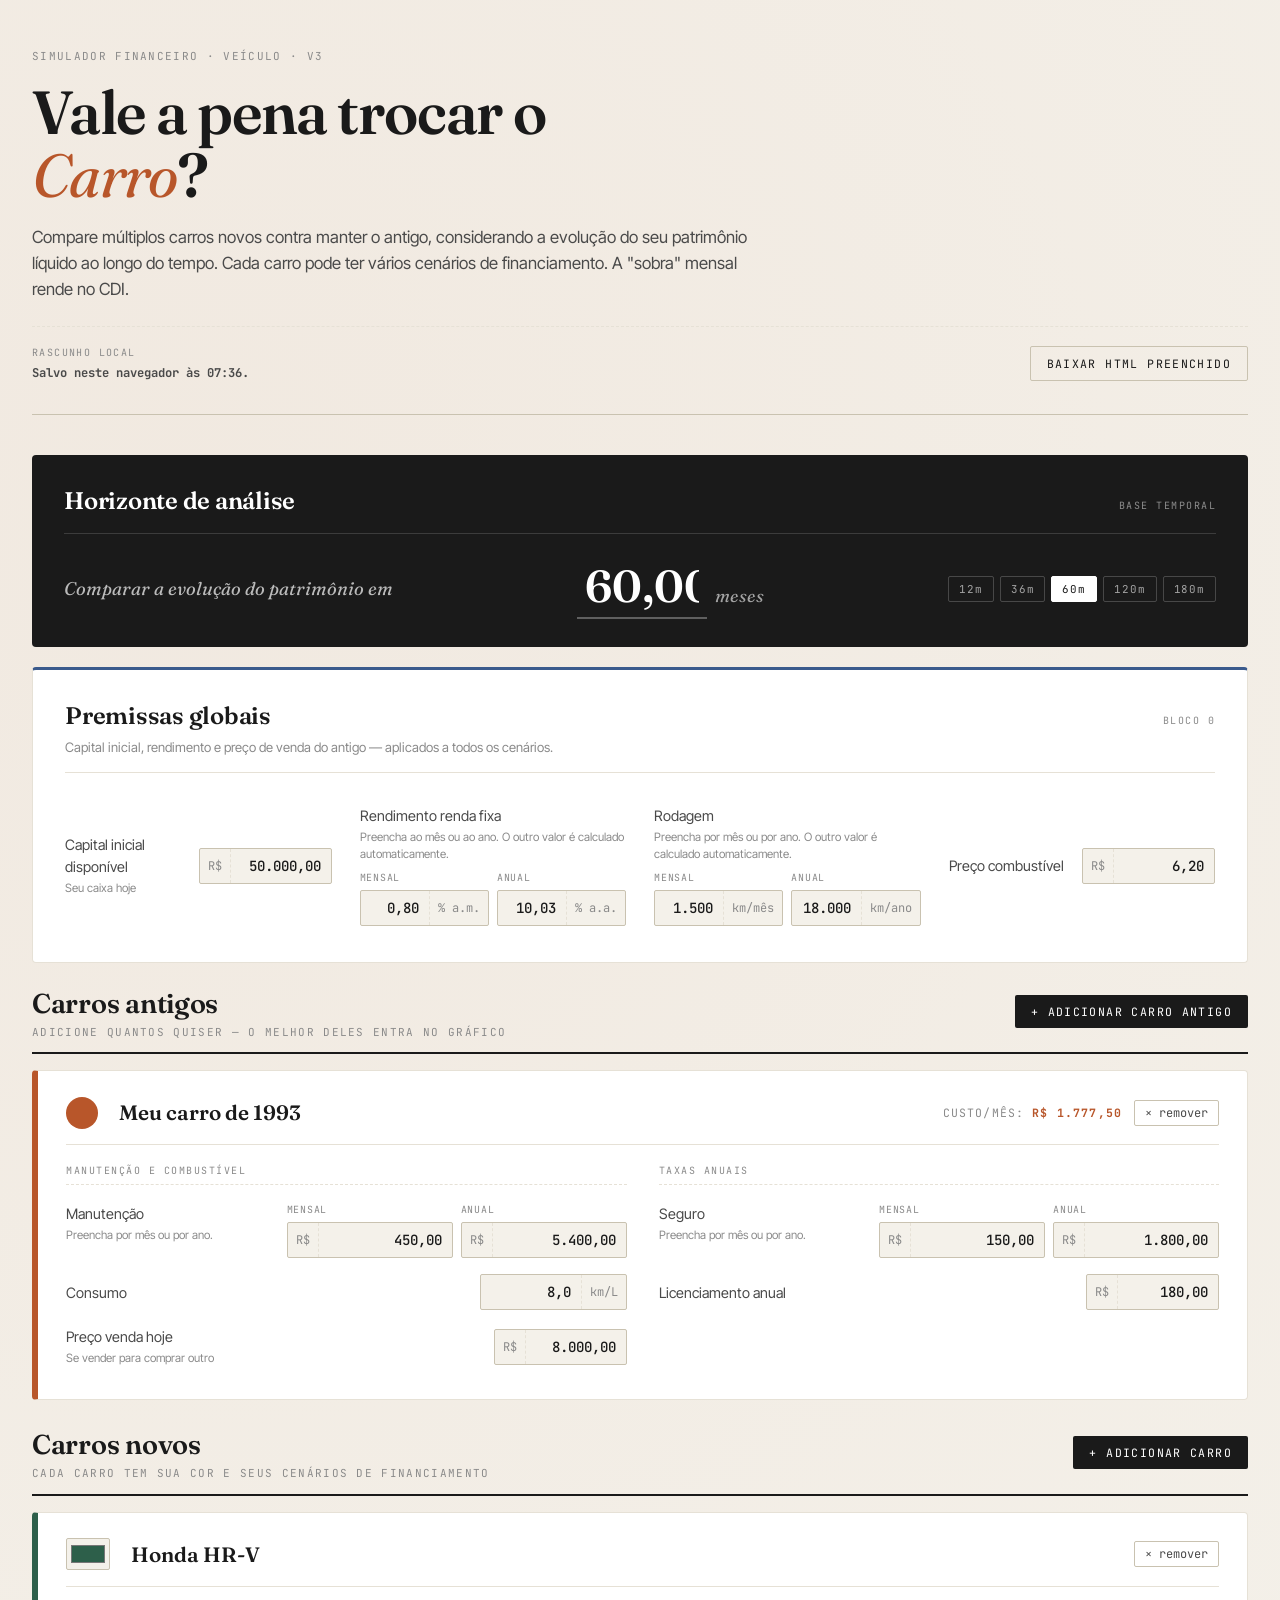
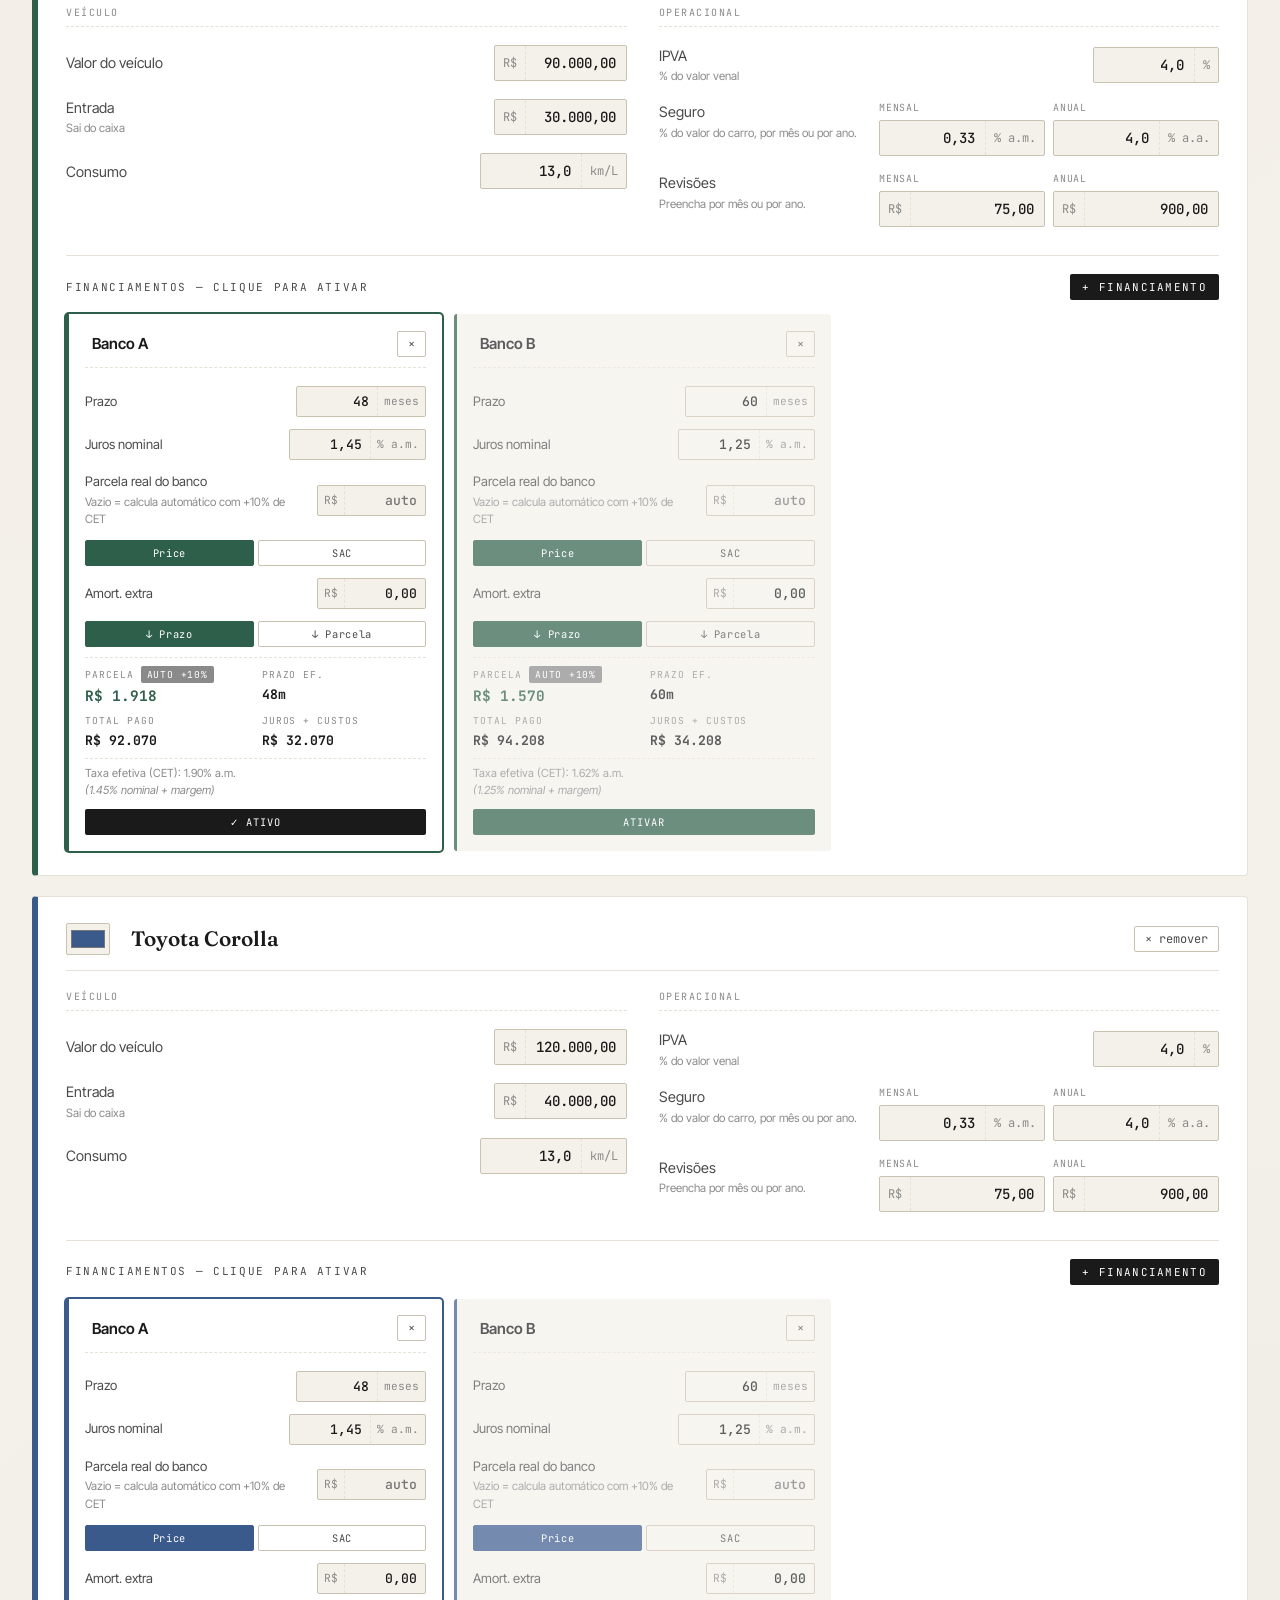
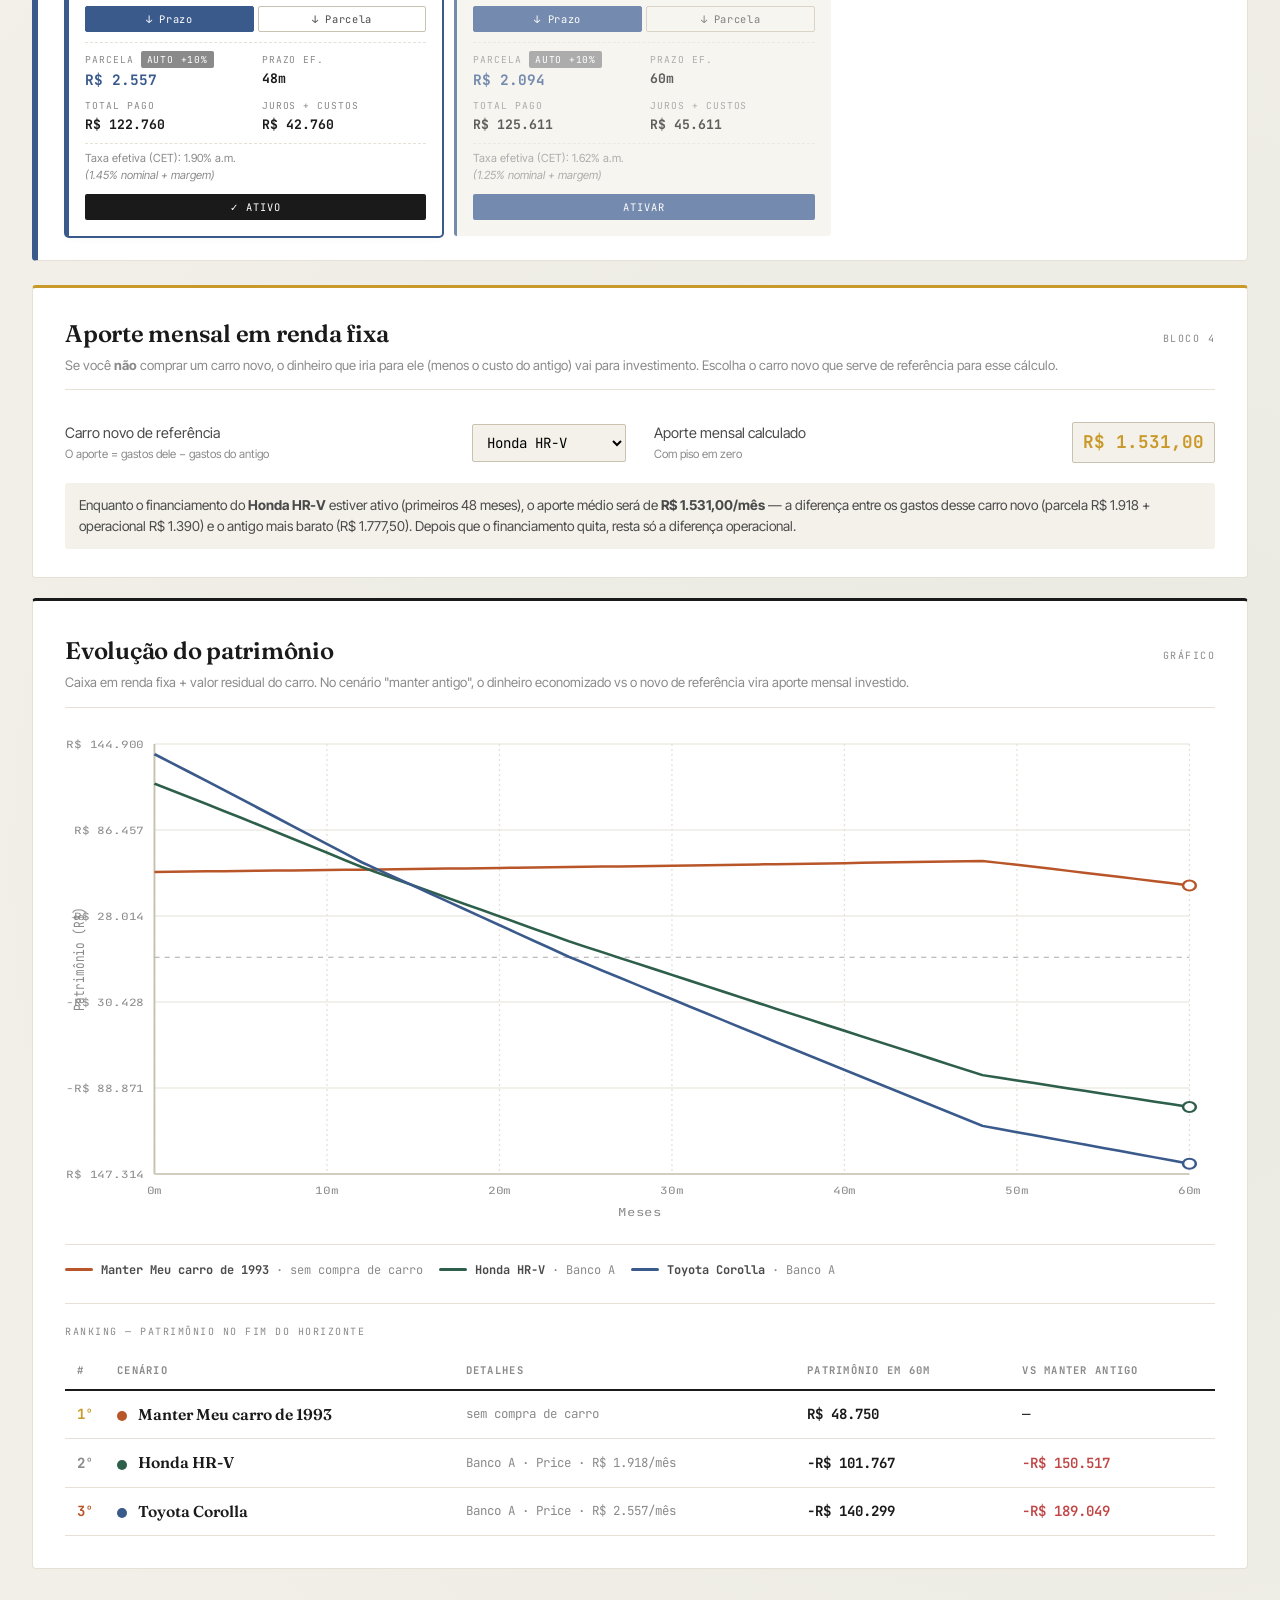
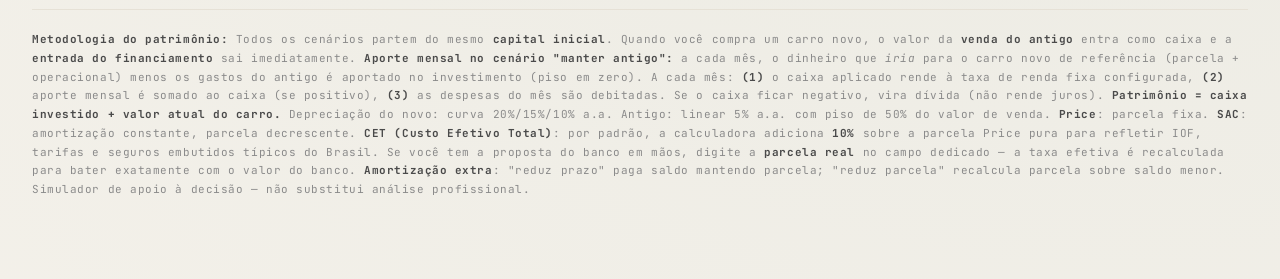
==== commit 6f9463a5: "refatoração: aprimorar manipulação de entradas numéricas e formatação" ====
--- a/calculadora-carro-antigo-vs-novo_1.html
+++ b/calculadora-carro-antigo-vs-novo_1.html
@@ -228,7 +228,8 @@
     width: 100%;
   }
 
-  .paired-inputs input[type="number"] {
+  .paired-inputs input[type="number"],
+  .paired-inputs input.numeric-input {
     width: 100%;
   }
 
@@ -313,9 +314,11 @@
   }
 
   .car-card input[type="number"]:focus,
+  .car-card input.numeric-input:focus,
   .car-card input[type="text"]:focus { border-color: var(--car-color, var(--accent-old)); }
 
   .fin-card input[type="number"]:focus,
+  .fin-card input.numeric-input:focus,
   .fin-card input[type="text"]:focus { border-color: var(--car-color, var(--accent-old)); }
 
   input[type="number"]::-webkit-outer-spin-button,
@@ -594,7 +597,8 @@
 
   .fin-card .field label { font-size: 0.82rem; }
   .fin-card .field { padding: 6px 0; }
-  .fin-card input[type="number"] { width: 80px; font-size: 0.82rem; padding: 6px 8px; }
+  .fin-card input[type="number"],
+  .fin-card input.numeric-input { width: 80px; font-size: 0.82rem; padding: 6px 8px; }
   .fin-card .input-wrap .prefix,
   .fin-card .input-wrap .suffix { font-size: 0.7rem; padding: 0 6px; }
 
@@ -961,7 +965,7 @@
         </label>
         <div class="input-wrap">
           <span class="prefix">R$</span>
-          <input type="number" id="capital_inicial" value="50000" min="0" step="1000">
+          <input type="number" id="capital_inicial" value="50000" min="0" step="0.01">
         </div>
       </div>
 
@@ -1185,7 +1189,7 @@
   let aporteRefCarId = null; // ID do carro novo usado como referência para calcular o aporte
 
   function syncQuickPicks() {
-    const horizonte = parseInt($('horizonte')?.value) || 0;
+    const horizonte = Math.round(readNumericValue($('horizonte')) || 0);
     document.querySelectorAll('.quick-pick').forEach(btn => {
       btn.classList.toggle('active', parseInt(btn.dataset.h) === horizonte);
     });
@@ -1204,8 +1208,89 @@
     return Math.round(value * factor) / factor;
   }
 
+  function parseLocaleNumber(raw) {
+    if (typeof raw === 'number') return Number.isFinite(raw) ? raw : 0;
+
+    const text = String(raw ?? '').trim();
+    if (!text) return 0;
+
+    const sanitized = text.replace(/\s+/g, '');
+
+    if (sanitized.includes(',') && sanitized.includes('.')) {
+      const normalized = sanitized.replace(/\./g, '').replace(',', '.');
+      return Number(normalized) || 0;
+    }
+
+    if (sanitized.includes(',')) {
+      return Number(sanitized.replace(/\./g, '').replace(',', '.')) || 0;
+    }
+
+    const dotCount = (sanitized.match(/\./g) || []).length;
+    if (dotCount > 1) {
+      return Number(sanitized.replace(/\./g, '')) || 0;
+    }
+
+    if (dotCount === 1) {
+      const [, fraction = ''] = sanitized.split('.');
+      if (fraction.length === 3) {
+        return Number(sanitized.replace('.', '')) || 0;
+      }
+    }
+
+    return Number(sanitized) || 0;
+  }
+
+  function readNumericValue(inputOrValue) {
+    const raw = typeof inputOrValue === 'object' && inputOrValue !== null && 'value' in inputOrValue
+      ? inputOrValue.value
+      : inputOrValue;
+    return parseLocaleNumber(raw);
+  }
+
+  function inferInputDecimals(input) {
+    const step = input?.getAttribute?.('step');
+    if (!step || step === 'any') return 2;
+    if (!step.includes('.')) return 0;
+    return step.split('.')[1].length;
+  }
+
   function formatInputValue(value, decimals = 2) {
-    return String(roundTo(value, decimals));
+    return roundTo(value, decimals).toLocaleString('pt-BR', {
+      minimumFractionDigits: decimals,
+      maximumFractionDigits: decimals,
+    });
+  }
+
+  function formatNumericInput(input) {
+    if (!input) return;
+    const raw = String(input.value ?? '').trim();
+    if (!raw) {
+      if (input.hasAttribute('placeholder')) {
+        input.value = '';
+        return;
+      }
+      input.value = formatInputValue(0, inferInputDecimals(input));
+      return;
+    }
+    input.value = formatInputValue(readNumericValue(raw), inferInputDecimals(input));
+  }
+
+  function normalizeNumericInputs(root = document) {
+    root.querySelectorAll('input[type="number"], input.numeric-input').forEach(input => {
+      if (input.type === 'color') return;
+
+      input.classList.add('numeric-input');
+      if (input.type === 'number') input.type = 'text';
+      input.inputMode = inferInputDecimals(input) > 0 ? 'decimal' : 'numeric';
+      input.autocomplete = 'off';
+
+      if (!input.dataset.numericFormatted) {
+        input.addEventListener('blur', () => formatNumericInput(input));
+        input.dataset.numericFormatted = 'true';
+      }
+
+      formatNumericInput(input);
+    });
   }
 
   function setPairedInputs(monthlyInput, annualInput, monthlyValue, monthlyDecimals = 2, annualDecimals = 2, monthlyToAnnual = v => v * 12) {
@@ -1236,44 +1321,41 @@
     annualInput,
     monthlyToAnnual,
     annualToMonthly,
-    onMonthlyChange,
     monthlyDecimals = 2,
     annualDecimals = 2,
   }) {
     if (!monthlyInput || !annualInput) return;
 
     monthlyInput.addEventListener('input', () => {
-      const monthlyValue = parseFloat(monthlyInput.value) || 0;
-      if (typeof onMonthlyChange === 'function') onMonthlyChange(monthlyValue);
-      setPairedInputs(monthlyInput, annualInput, monthlyValue, monthlyDecimals, annualDecimals, monthlyToAnnual);
+      const monthlyValue = readNumericValue(monthlyInput);
+      if (annualInput) annualInput.value = formatInputValue(monthlyToAnnual(monthlyValue), annualDecimals);
       recalcular();
     });
 
     annualInput.addEventListener('input', () => {
-      const annualValue = parseFloat(annualInput.value) || 0;
+      const annualValue = readNumericValue(annualInput);
       const monthlyValue = annualToMonthly(annualValue);
-      if (typeof onMonthlyChange === 'function') onMonthlyChange(monthlyValue);
-      setPairedInputs(monthlyInput, annualInput, monthlyValue, monthlyDecimals, annualDecimals, monthlyToAnnual);
+      if (monthlyInput) monthlyInput.value = formatInputValue(monthlyValue, monthlyDecimals);
       recalcular();
     });
   }
 
   function getGlobalsFromDOM() {
     return {
-      horizonte: Math.max(1, parseInt($('horizonte')?.value) || 60),
-      capitalInicial: parseFloat($('capital_inicial')?.value) || 0,
-      rendimentoMes: parseFloat($('rendimento_mes')?.value) || 0,
-      kmMes: parseFloat($('km_mes')?.value) || 0,
-      combustivelPreco: parseFloat($('combustivel_preco')?.value) || 0,
+      horizonte: Math.max(1, Math.round(readNumericValue($('horizonte')) || 60)),
+      capitalInicial: readNumericValue($('capital_inicial')) || 0,
+      rendimentoMes: readNumericValue($('rendimento_mes')) || 0,
+      kmMes: readNumericValue($('km_mes')) || 0,
+      combustivelPreco: readNumericValue($('combustivel_preco')) || 0,
     };
   }
 
   function applyGlobalsToDOM(globals = {}) {
-    if ($('horizonte')) $('horizonte').value = Math.max(1, parseInt(globals.horizonte) || 60);
-    if ($('capital_inicial')) $('capital_inicial').value = globals.capitalInicial ?? 50000;
+    if ($('horizonte')) $('horizonte').value = formatInputValue(Math.max(1, Math.round(globals.horizonte) || 60), 0);
+    if ($('capital_inicial')) $('capital_inicial').value = formatInputValue(globals.capitalInicial ?? 50000, inferInputDecimals($('capital_inicial')));
     setPairedInputs($('rendimento_mes'), $('rendimento_ano'), globals.rendimentoMes ?? 0.80, 2, 2, monthlyPercentToAnnual);
     setPairedInputs($('km_mes'), $('km_ano'), globals.kmMes ?? 1500, 0, 0, monthlyToAnnualLinear);
-    if ($('combustivel_preco')) $('combustivel_preco').value = globals.combustivelPreco ?? 6.20;
+    if ($('combustivel_preco')) $('combustivel_preco').value = formatInputValue(globals.combustivelPreco ?? 6.20, inferInputDecimals($('combustivel_preco')));
     syncQuickPicks();
   }
 
@@ -1677,14 +1759,14 @@
                 <span class="paired-slot-label">Mensal</span>
                 <div class="input-wrap">
                   <span class="prefix">R$</span>
-                  <input type="number" data-field="manutencao" value="${roundTo(car.manutencao, 2)}" min="0" step="10">
+                  <input type="number" data-field="manutencao" value="${roundTo(car.manutencao, 2)}" min="0" step="0.01">
                 </div>
               </div>
               <div class="paired-slot">
                 <span class="paired-slot-label">Anual</span>
                 <div class="input-wrap">
                   <span class="prefix">R$</span>
-                  <input type="number" data-derived-field="manutencaoAnual" value="${roundTo(monthlyToAnnualLinear(car.manutencao), 2)}" min="0" step="100">
+                  <input type="number" data-derived-field="manutencaoAnual" value="${roundTo(monthlyToAnnualLinear(car.manutencao), 2)}" min="0" step="0.01">
                 </div>
               </div>
             </div>
@@ -1702,7 +1784,7 @@
             </label>
             <div class="input-wrap">
               <span class="prefix">R$</span>
-              <input type="number" data-field="vendaAtual" value="${car.vendaAtual}" min="0" step="500">
+              <input type="number" data-field="vendaAtual" value="${car.vendaAtual}" min="0" step="0.01">
             </div>
           </div>
         </div>
@@ -1718,14 +1800,14 @@
                 <span class="paired-slot-label">Mensal</span>
                 <div class="input-wrap">
                   <span class="prefix">R$</span>
-                  <input type="number" data-derived-field="seguroMensal" value="${roundTo(annualToMonthlyLinear(car.seguroAnual), 2)}" min="0" step="10">
+                  <input type="number" data-derived-field="seguroMensal" value="${roundTo(annualToMonthlyLinear(car.seguroAnual), 2)}" min="0" step="0.01">
                 </div>
               </div>
               <div class="paired-slot">
                 <span class="paired-slot-label">Anual</span>
                 <div class="input-wrap">
                   <span class="prefix">R$</span>
-                  <input type="number" data-field="seguroAnual" value="${roundTo(car.seguroAnual, 2)}" min="0" step="50">
+                  <input type="number" data-field="seguroAnual" value="${roundTo(car.seguroAnual, 2)}" min="0" step="0.01">
                 </div>
               </div>
             </div>
@@ -1734,7 +1816,7 @@
             <label>Licenciamento anual</label>
             <div class="input-wrap">
               <span class="prefix">R$</span>
-              <input type="number" data-field="licenciamentoAnual" value="${car.licenciamentoAnual}" min="0" step="10">
+              <input type="number" data-field="licenciamentoAnual" value="${car.licenciamentoAnual}" min="0" step="0.01">
             </div>
           </div>
         </div>
@@ -1754,19 +1836,19 @@
         if (field === 'name') {
           car.name = e.target.value;
         } else if (field === 'manutencao') {
-          car.manutencao = parseFloat(e.target.value) || 0;
-          setPairedInputs(manutencaoMesInput, manutencaoAnoInput, car.manutencao, 2, 2, monthlyToAnnualLinear);
+          car.manutencao = readNumericValue(e.target);
+          if (manutencaoAnoInput) manutencaoAnoInput.value = formatInputValue(monthlyToAnnualLinear(car.manutencao), 2);
         } else if (derivedField === 'manutencaoAnual') {
-          car.manutencao = annualToMonthlyLinear(parseFloat(e.target.value) || 0);
-          setPairedInputs(manutencaoMesInput, manutencaoAnoInput, car.manutencao, 2, 2, monthlyToAnnualLinear);
+          car.manutencao = annualToMonthlyLinear(readNumericValue(e.target));
+          if (manutencaoMesInput) manutencaoMesInput.value = formatInputValue(car.manutencao, 2);
         } else if (field === 'seguroAnual') {
-          car.seguroAnual = parseFloat(e.target.value) || 0;
-          setPairedInputs(seguroMesInput, seguroAnoInput, annualToMonthlyLinear(car.seguroAnual), 2, 2, monthlyToAnnualLinear);
+          car.seguroAnual = readNumericValue(e.target);
+          if (seguroMesInput) seguroMesInput.value = formatInputValue(annualToMonthlyLinear(car.seguroAnual), 2);
         } else if (derivedField === 'seguroMensal') {
-          car.seguroAnual = monthlyToAnnualLinear(parseFloat(e.target.value) || 0);
-          setPairedInputs(seguroMesInput, seguroAnoInput, annualToMonthlyLinear(car.seguroAnual), 2, 2, monthlyToAnnualLinear);
+          car.seguroAnual = monthlyToAnnualLinear(readNumericValue(e.target));
+          if (seguroAnoInput) seguroAnoInput.value = formatInputValue(car.seguroAnual, 2);
         } else {
-          car[field] = parseFloat(e.target.value) || 0;
+          car[field] = readNumericValue(e.target);
         }
         recalcular();
       });
@@ -1805,7 +1887,7 @@
             <label>Valor do veículo</label>
             <div class="input-wrap">
               <span class="prefix">R$</span>
-              <input type="number" data-field="valor" value="${car.valor}" min="0" step="1000">
+              <input type="number" data-field="valor" value="${car.valor}" min="0" step="0.01">
             </div>
           </div>
           <div class="field">
@@ -1814,7 +1896,7 @@
             </label>
             <div class="input-wrap">
               <span class="prefix">R$</span>
-              <input type="number" data-field="entrada" value="${car.entrada}" min="0" step="1000">
+              <input type="number" data-field="entrada" value="${car.entrada}" min="0" step="0.01">
             </div>
           </div>
           <div class="field">
@@ -1867,14 +1949,14 @@
                 <span class="paired-slot-label">Mensal</span>
                 <div class="input-wrap">
                   <span class="prefix">R$</span>
-                  <input type="number" data-derived-field="revisaoMensal" value="${roundTo(annualToMonthlyLinear(car.revisao), 2)}" min="0" step="10">
+                  <input type="number" data-derived-field="revisaoMensal" value="${roundTo(annualToMonthlyLinear(car.revisao), 2)}" min="0" step="0.01">
                 </div>
               </div>
               <div class="paired-slot">
                 <span class="paired-slot-label">Anual</span>
                 <div class="input-wrap">
                   <span class="prefix">R$</span>
-                  <input type="number" data-field="revisao" value="${roundTo(car.revisao, 2)}" min="0" step="50">
+                  <input type="number" data-field="revisao" value="${roundTo(car.revisao, 2)}" min="0" step="0.01">
                 </div>
               </div>
             </div>
@@ -1908,19 +1990,19 @@
             card.style.setProperty('--car-color', car.color);
           }
         } else if (field === 'seguroPerc') {
-          car.seguroPerc = parseFloat(e.target.value) || 0;
-          setPairedInputs(seguroPercMesInput, seguroPercAnoInput, annualToMonthlyLinear(car.seguroPerc), 2, 2, monthlyToAnnualLinear);
+          car.seguroPerc = readNumericValue(e.target);
+          if (seguroPercMesInput) seguroPercMesInput.value = formatInputValue(annualToMonthlyLinear(car.seguroPerc), 2);
         } else if (derivedField === 'seguroPercMes') {
-          car.seguroPerc = monthlyToAnnualLinear(parseFloat(e.target.value) || 0);
-          setPairedInputs(seguroPercMesInput, seguroPercAnoInput, annualToMonthlyLinear(car.seguroPerc), 2, 2, monthlyToAnnualLinear);
+          car.seguroPerc = monthlyToAnnualLinear(readNumericValue(e.target));
+          if (seguroPercAnoInput) seguroPercAnoInput.value = formatInputValue(car.seguroPerc, 2);
         } else if (field === 'revisao') {
-          car.revisao = parseFloat(e.target.value) || 0;
-          setPairedInputs(revisaoMesInput, revisaoAnoInput, annualToMonthlyLinear(car.revisao), 2, 2, monthlyToAnnualLinear);
+          car.revisao = readNumericValue(e.target);
+          if (revisaoMesInput) revisaoMesInput.value = formatInputValue(annualToMonthlyLinear(car.revisao), 2);
         } else if (derivedField === 'revisaoMensal') {
-          car.revisao = monthlyToAnnualLinear(parseFloat(e.target.value) || 0);
-          setPairedInputs(revisaoMesInput, revisaoAnoInput, annualToMonthlyLinear(car.revisao), 2, 2, monthlyToAnnualLinear);
+          car.revisao = monthlyToAnnualLinear(readNumericValue(e.target));
+          if (revisaoAnoInput) revisaoAnoInput.value = formatInputValue(car.revisao, 2);
         } else {
-          car[field] = parseFloat(e.target.value) || 0;
+          car[field] = readNumericValue(e.target);
         }
         recalcular();
       });
@@ -1997,7 +2079,7 @@
         <label>Amort. extra</label>
         <div class="input-wrap">
           <span class="prefix">R$</span>
-          <input type="number" data-field="extraAmort" value="${fin.extraAmort}" min="0" step="50">
+          <input type="number" data-field="extraAmort" value="${fin.extraAmort}" min="0" step="0.01">
         </div>
       </div>
 
@@ -2017,7 +2099,7 @@
       inp.addEventListener('input', e => {
         const field = e.target.dataset.field;
         if (field === 'name') fin[field] = e.target.value;
-        else fin[field] = parseFloat(e.target.value) || 0;
+        else fin[field] = readNumericValue(e.target);
         recalcular();
       });
     });
@@ -2062,17 +2144,19 @@
     const container = $('cars_container');
     container.innerHTML = '';
     cars.forEach(car => container.appendChild(renderCar(car)));
+    normalizeNumericInputs(oldContainer);
+    normalizeNumericInputs(container);
     recalcular();
   }
 
   // ============ RECÁLCULO ============
   function recalcular() {
-    const H = Math.max(1, parseInt($('horizonte').value) || 60);
+    const H = Math.max(1, Math.round(readNumericValue($('horizonte')) || 60));
     const globals = {
-      capitalInicial: parseFloat($('capital_inicial').value) || 0,
-      rendMes: (parseFloat($('rendimento_mes').value) || 0) / 100,
-      kmMes: parseFloat($('km_mes').value) || 0,
-      precoComb: parseFloat($('combustivel_preco').value) || 0,
+      capitalInicial: readNumericValue($('capital_inicial')) || 0,
+      rendMes: (readNumericValue($('rendimento_mes')) || 0) / 100,
+      kmMes: readNumericValue($('km_mes')) || 0,
+      precoComb: readNumericValue($('combustivel_preco')) || 0,
     };
 
     // Atualizar dropdown de referência do aporte
@@ -2482,6 +2566,8 @@
     seedDefaultState();
   }
 
+  normalizeNumericInputs(document);
+
   $('add_old_car').addEventListener('click', () => {
     oldCars.push(createOldCar({}));
     renderAll();
@@ -2500,9 +2586,6 @@
     annualInput: $('rendimento_ano'),
     monthlyToAnnual: monthlyPercentToAnnual,
     annualToMonthly: annualPercentToMonthly,
-    onMonthlyChange: value => {
-      if ($('rendimento_mes')) $('rendimento_mes').value = formatInputValue(value, 2);
-    },
     monthlyDecimals: 2,
     annualDecimals: 2,
   });
@@ -2512,9 +2595,6 @@
     annualInput: $('km_ano'),
     monthlyToAnnual: monthlyToAnnualLinear,
     annualToMonthly: annualToMonthlyLinear,
-    onMonthlyChange: value => {
-      if ($('km_mes')) $('km_mes').value = formatInputValue(value, 0);
-    },
     monthlyDecimals: 0,
     annualDecimals: 0,
   });
@@ -2529,6 +2609,7 @@
   document.querySelectorAll('.quick-pick').forEach(btn => {
     btn.addEventListener('click', () => {
       $('horizonte').value = btn.dataset.h;
+      formatNumericInput($('horizonte'));
       syncQuickPicks();
       recalcular();
     });
